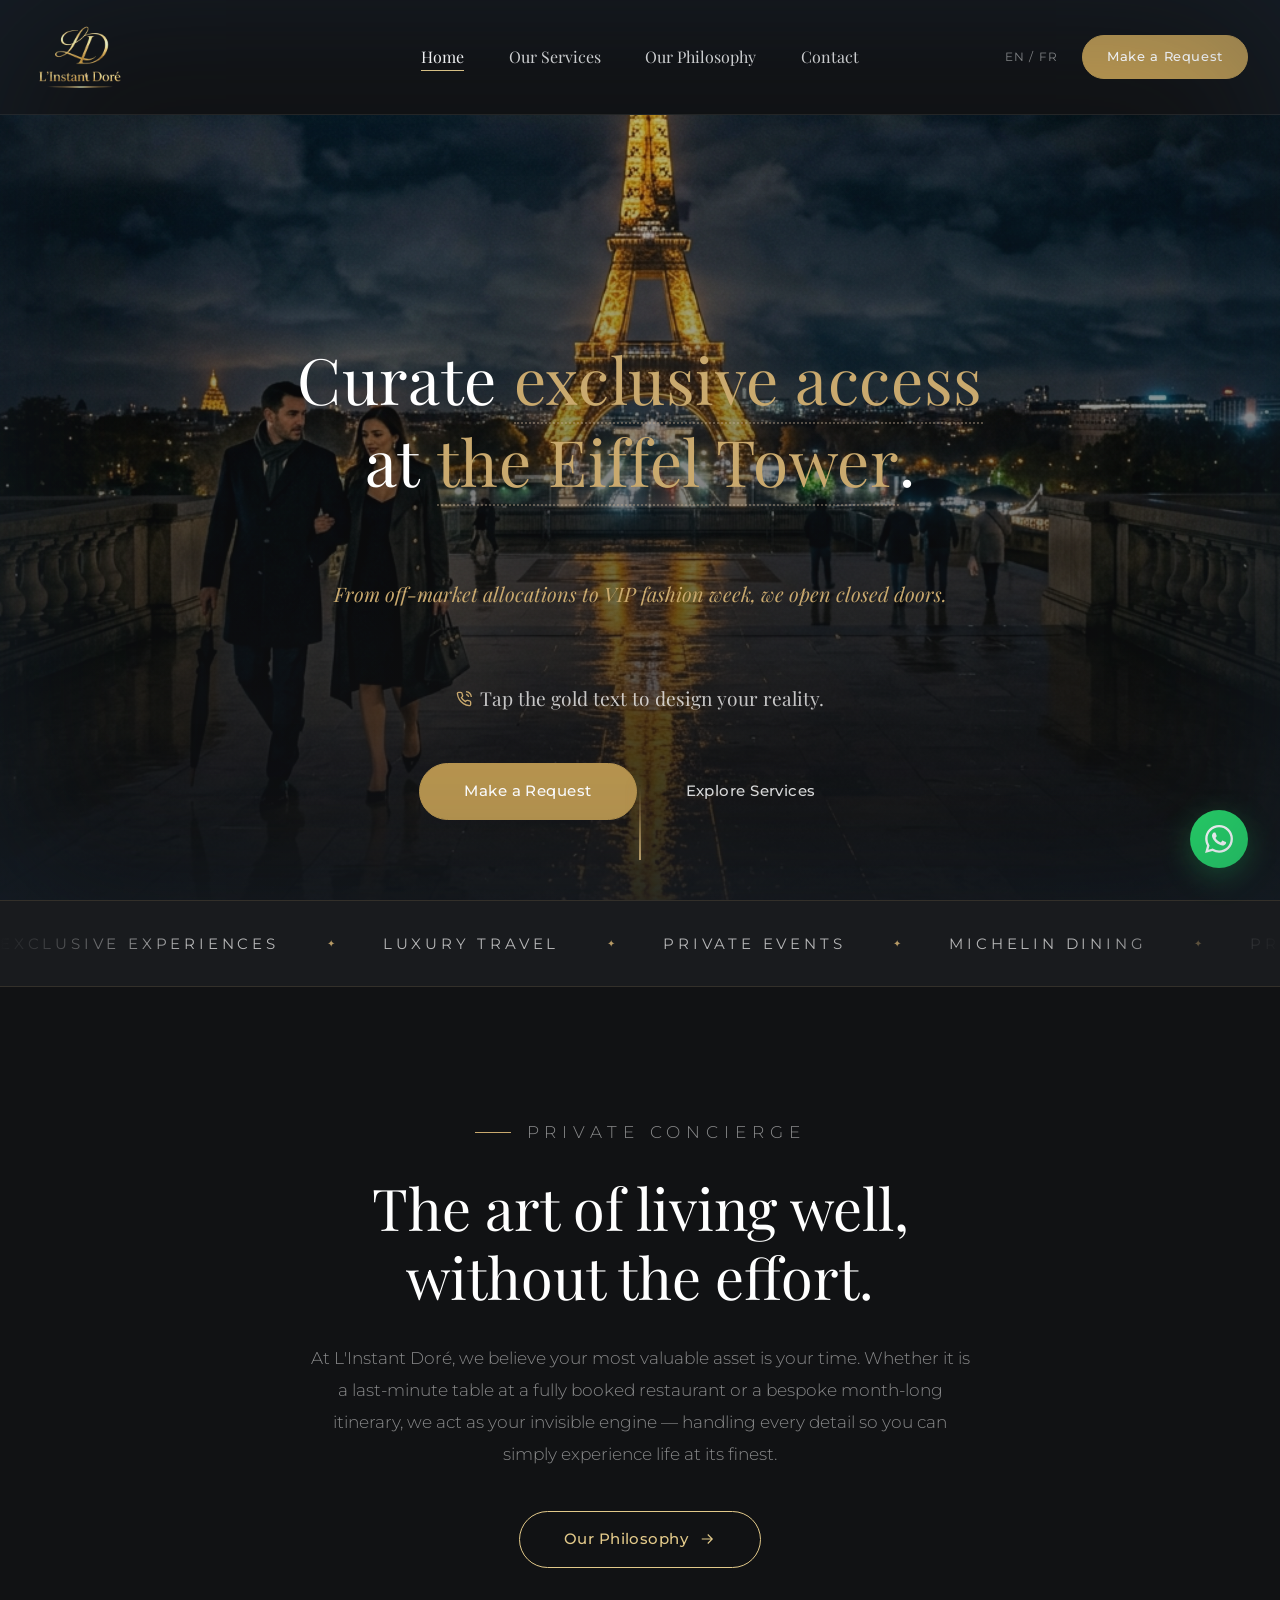
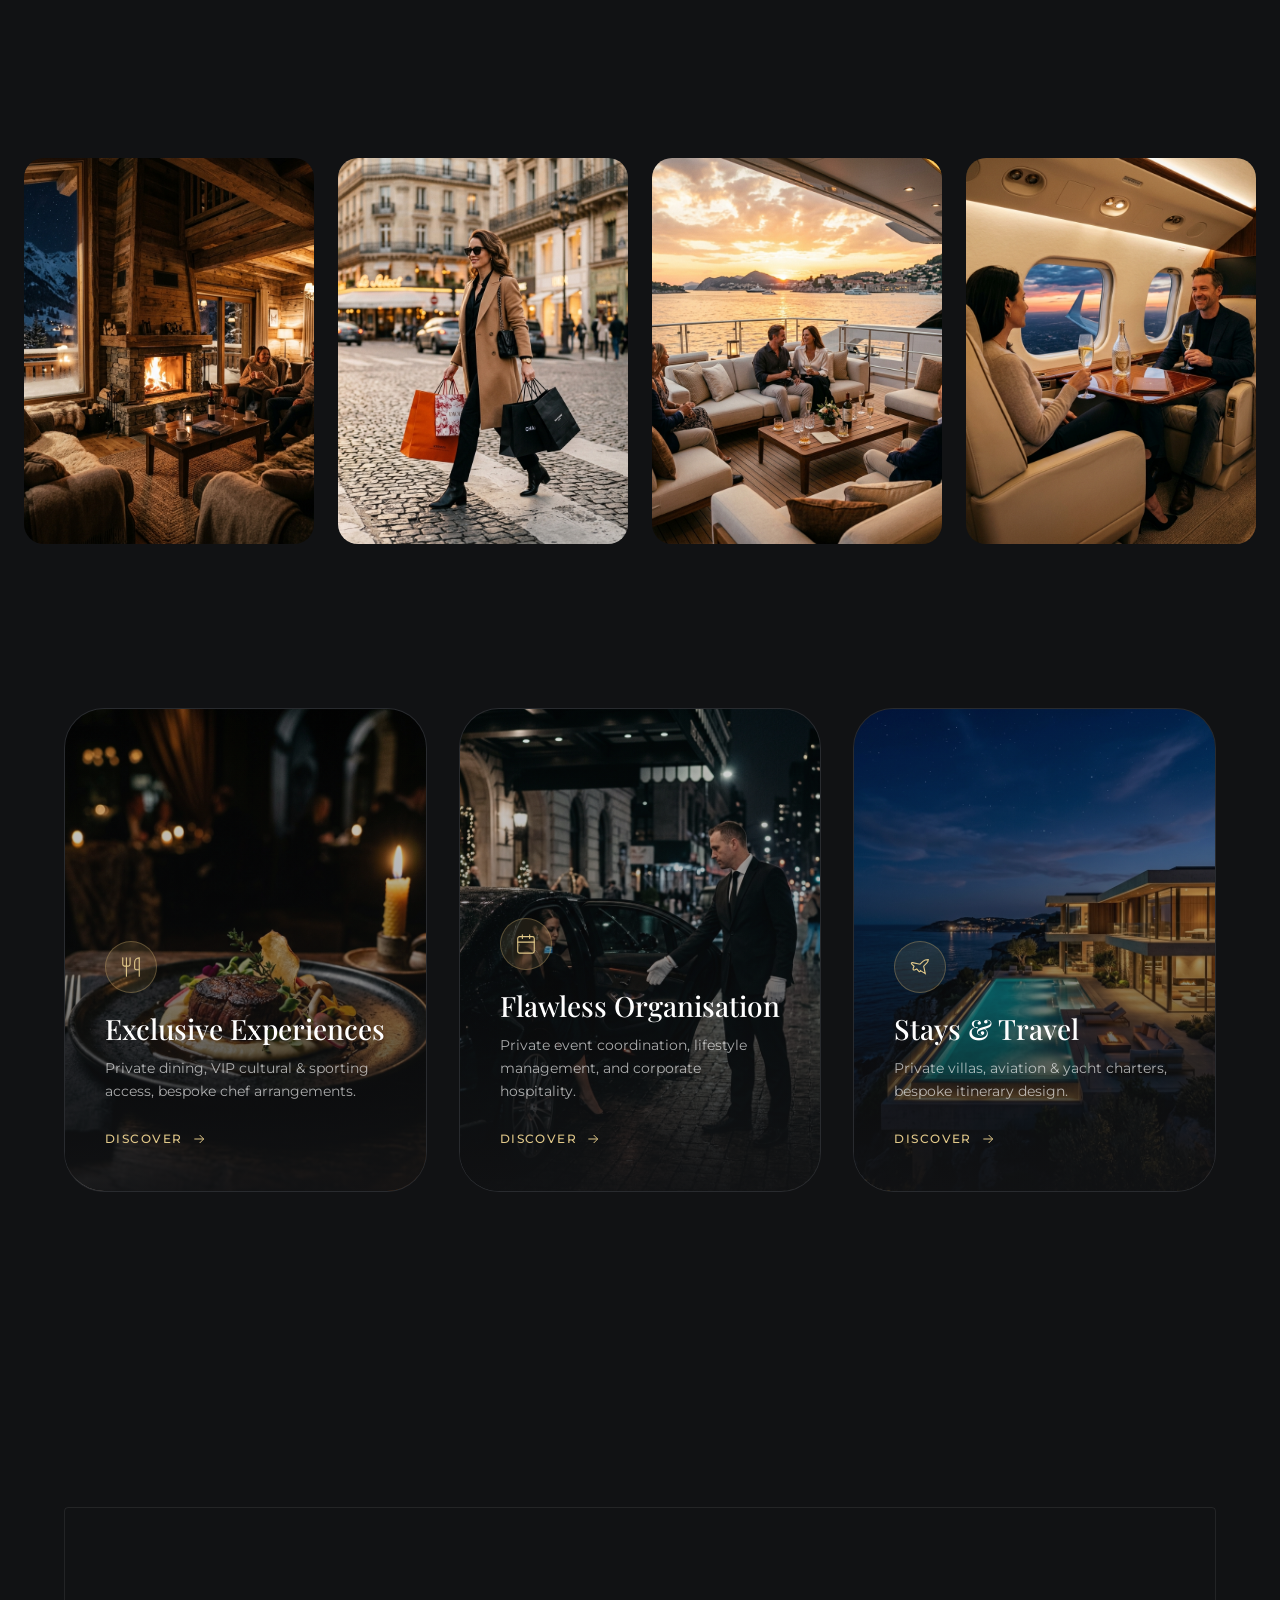
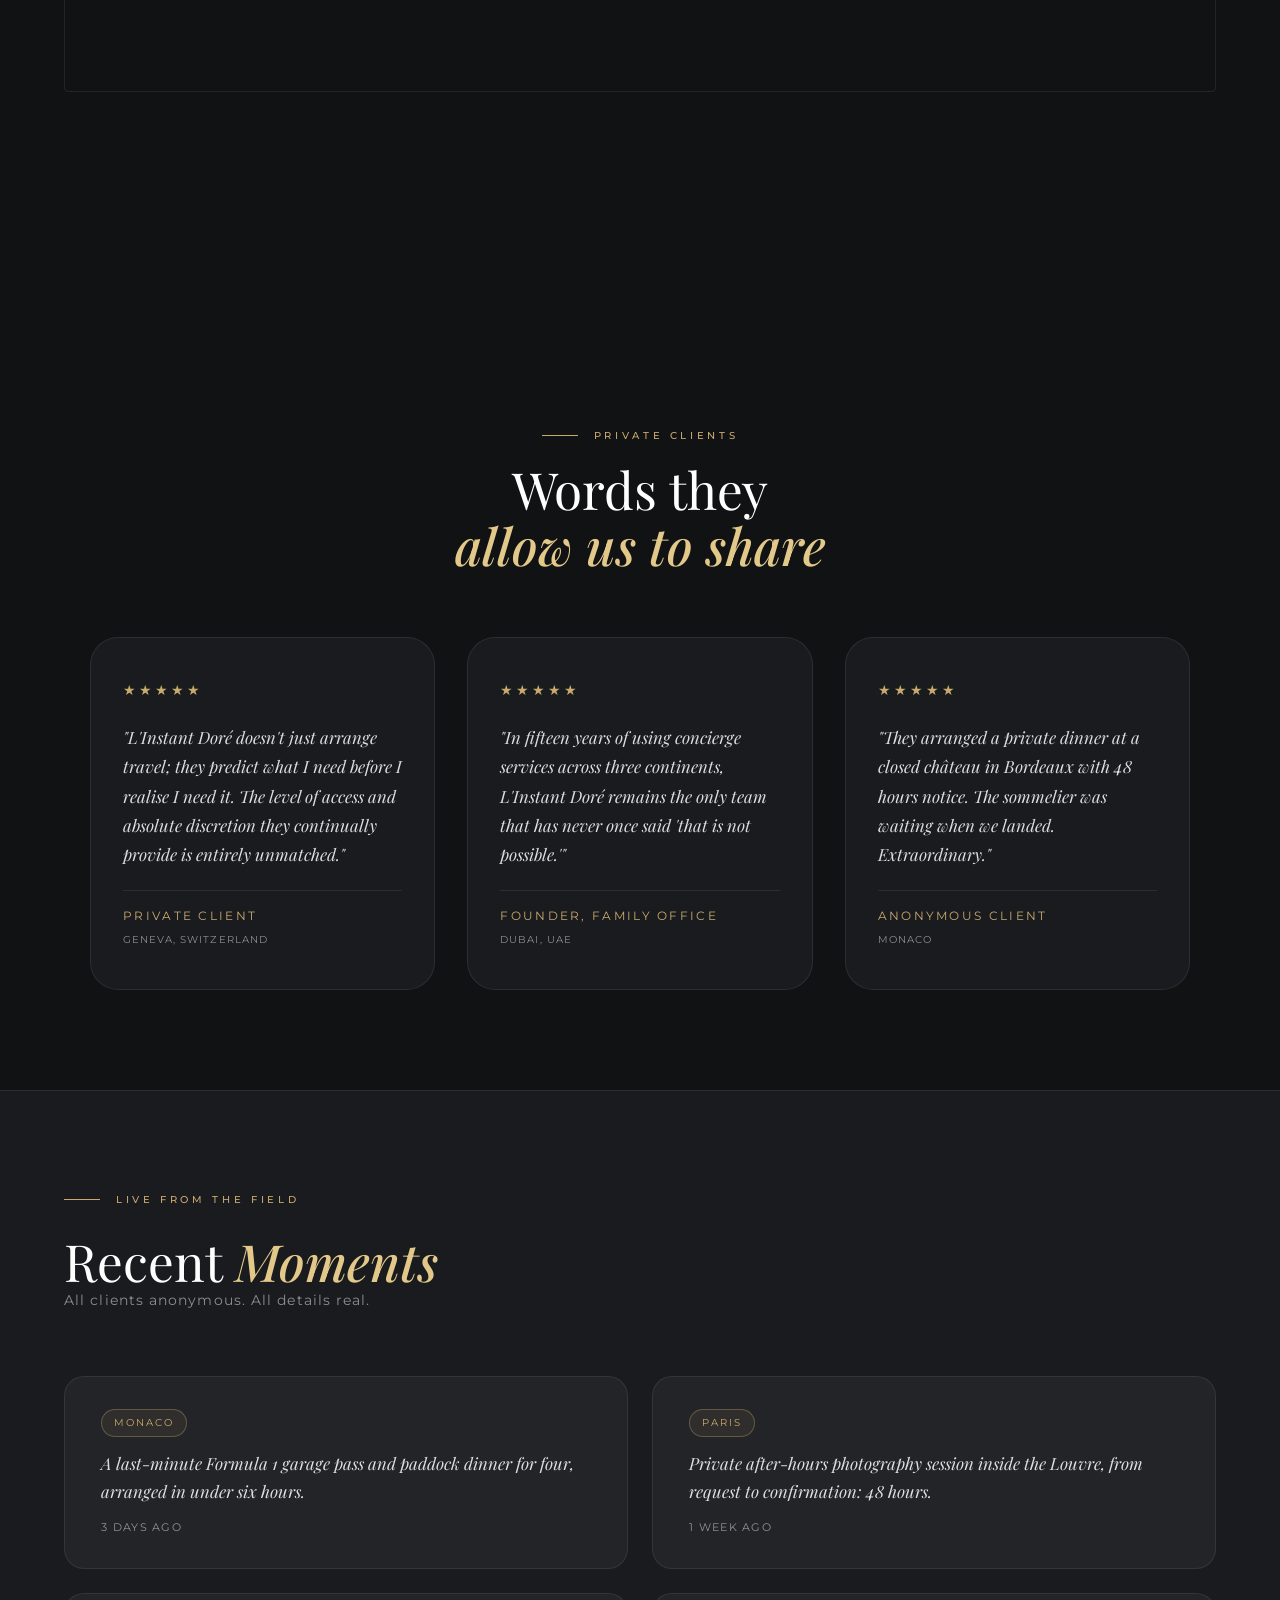
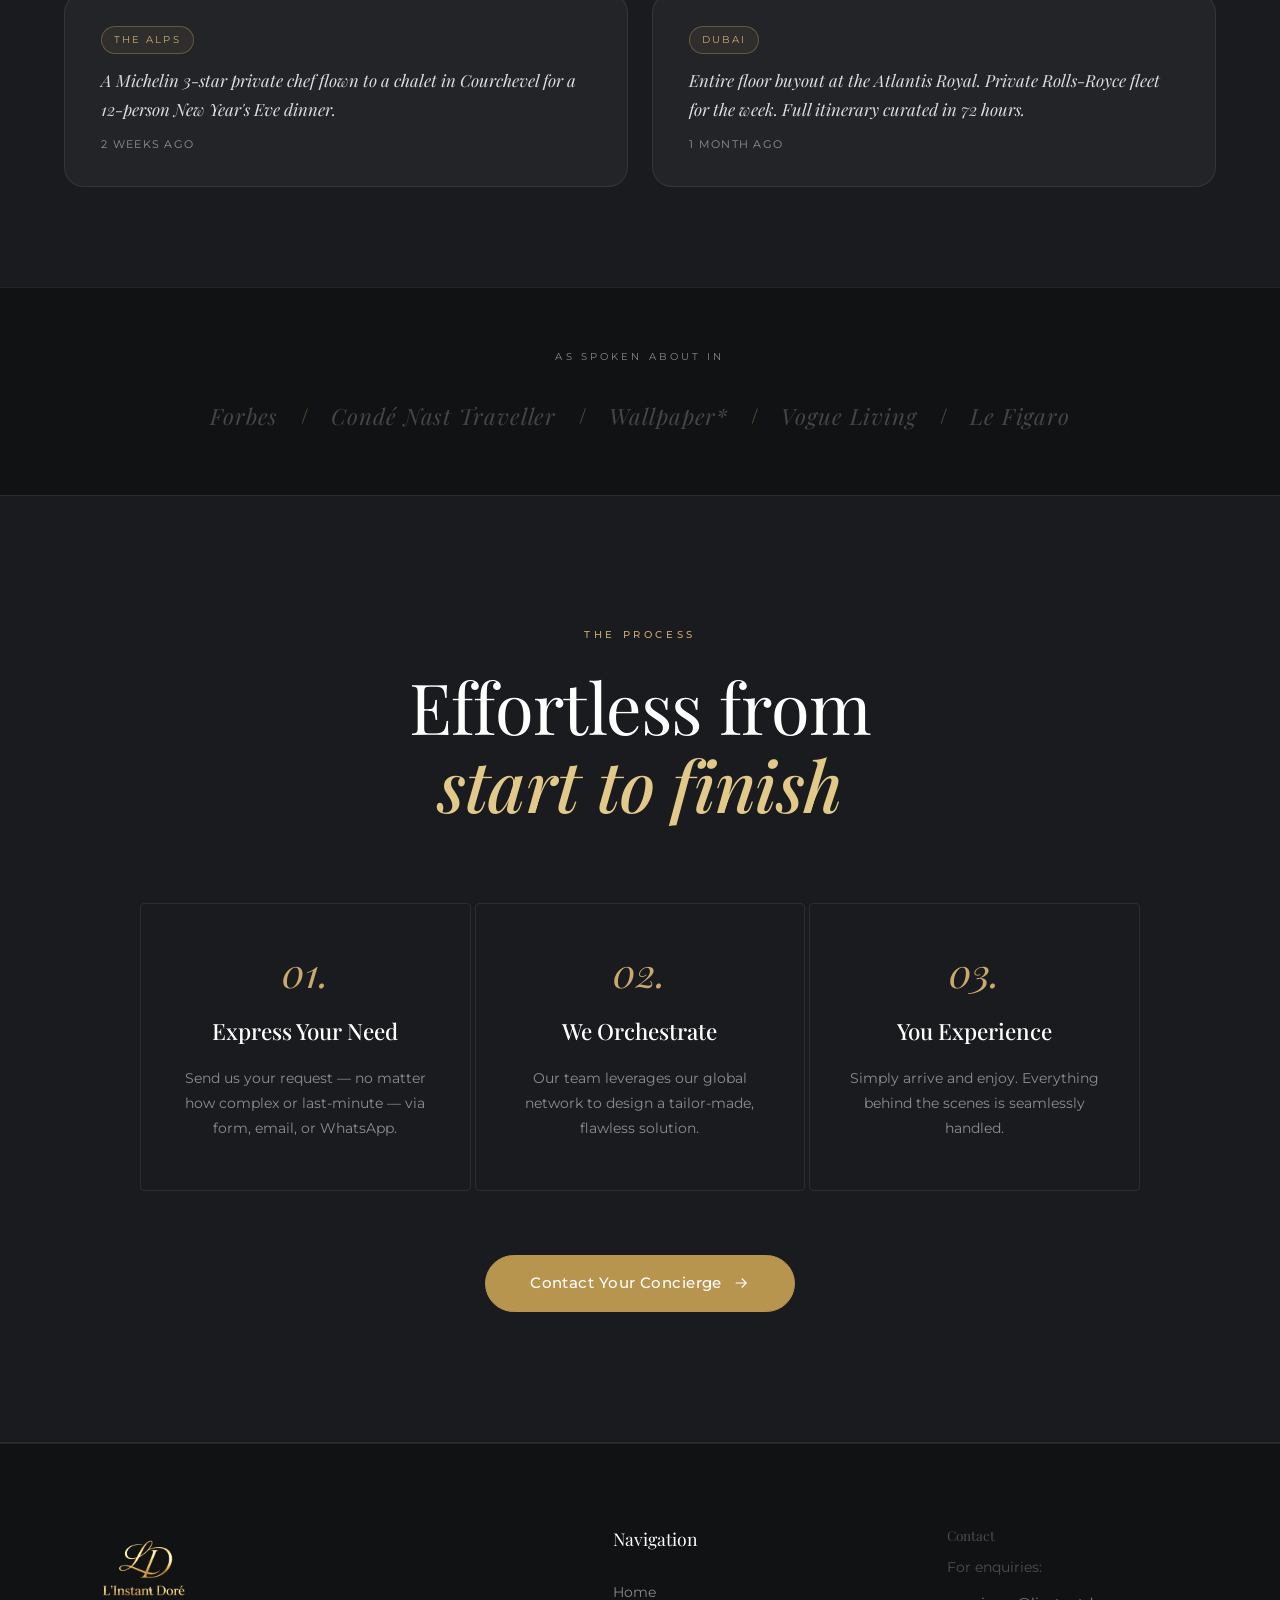
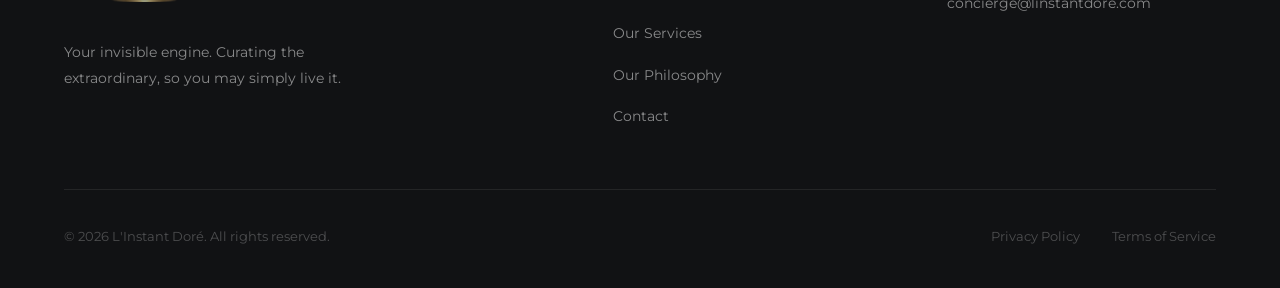
==== index.html @ 35e96eec "Refined L'Instant Dore project - Premium styling and stabilization" ====
<!DOCTYPE html>
<html lang="en">
<head>
  <meta charset="UTF-8"/>
  <meta name="viewport" content="width=device-width, initial-scale=1.0"/>
  <title>L'Instant Doré | Premium Lifestyle Concierge & Tailored Experiences</title>
  <meta name="description" content="Reclaim your time. L'Instant Doré is your private concierge for bespoke travel, exclusive events, and daily lifestyle management. Available 24/7."/>
  <meta name="robots" content="index, follow"/>
  <link rel="stylesheet" href="style.css"/>
  <link rel="stylesheet" href="home.css"/>
</head>
<body class="page-home">

<!-- ══ NAVIGATION ══════════════════════════════════════ -->
<nav class="nav " id="nav" aria-label="Main navigation">
  <div class="container nav__inner">
    <a href="index.html" class="nav__logo" aria-label="L'Instant Doré Home">
      <img src="images/logo.png" alt="L'Instant Doré" class="nav__logo-img">
    </a>
    <ul class="nav__links">
      <li><a href="index.html" class="active">Home</a></li>
      <li><a href="services.html">Our Services</a></li>
      <li><a href="philosophy.html">Our Philosophy</a></li>
      <li><a href="contact.html">Contact</a></li>
    </ul>
    <div class="nav__right">
      <a href="#" style="font-family:var(--font-sans);font-size:0.75rem;letter-spacing:0.1em;color:var(--muted);text-transform:uppercase;text-decoration:none;">EN / FR</a>
      <a href="contact.html" class="nav__cta">Make a Request</a>
    </div>
    <button class="nav__hamburger" id="hamburger" aria-label="Open menu" aria-expanded="false">
      <span></span><span></span><span></span>
    </button>
  </div>
</nav>

<!-- Mobile nav -->
<div class="nav__mobile" id="mobileNav" role="dialog" aria-label="Navigation menu">
  <a href="index.html">Home</a>
  <a href="services.html">Our Services</a>
  <a href="philosophy.html">Our Philosophy</a>
  <a href="contact.html">Contact</a>
  <a href="contact.html" class="nav__mobile-cta">Make a Request</a>
</div>

<!-- ══ HERO ══════════════════════════════════════════ -->
<header class="hero" id="home" aria-label="Introduction hero">
  <!-- Interactive Backgrounds — Paris only -->
  <div class="hero__media">
    <div class="hero-bg active" style="background-image: url('images/paris_eiffel_night.png');"></div>
    <div class="hero-bg" style="background-image: url('images/paris_marais.png');"></div>
    <div class="hero-bg" style="background-image: url('images/paris_saint_honore.png');"></div>
    <div class="hero-bg" style="background-image: url('images/paris_palace_hotel.png');"></div>
    <div class="hero__overlay"></div>
  </div>
  
  <div class="hero__content container text-center">
    <!-- The Interactive Mad-Lib Title -->
    <h1 class="hero__title hero-madlib">
      <span class="hero-static">Curate </span><br class="mobile-br">
      <span class="madlib-word" id="ml-action" data-idx="0">exclusive access</span><br class="desktop-br">
      <span class="hero-static">at </span><br class="mobile-br">
      <span class="hero-locale-wrap"><span class="madlib-word" id="ml-locale" data-idx="0">the Eiffel Tower</span>.</span>
    </h1>
    <p id="hero-explanation" style="font-family: var(--font-serif); font-size: 1.25rem; color: var(--gold); margin-bottom: 2.5rem; font-style: italic; min-height: 3.2em; max-width: 650px; margin-left: auto; margin-right: auto; line-height: 1.6;">
      From off-market allocations to VIP fashion week, we open closed doors.
    </p>
    <p class="hero__lead" style="display:flex; justify-content:center; align-items:center; gap:8px;">
      <svg width="16" height="16" viewBox="0 0 24 24" fill="none" stroke="var(--gold)" stroke-width="2"><path d="M15.05 5A5 5 0 0 1 19 8.95M15.05 1A9 9 0 0 1 23 8.94m-1 7.98v3a2 2 0 0 1-2.18 2 19.79 19.79 0 0 1-8.63-3.07 19.5 19.5 0 0 1-6-6 19.79 19.79 0 0 1-3.07-8.67A2 2 0 0 1 4.11 2h3a2 2 0 0 1 2 1.72 12.84 12.84 0 0 0 .7 2.81 2 2 0 0 1-.45 2.11L8.09 9.91a16 16 0 0 0 6 6l1.27-1.27a2 2 0 0 1 2.11-.45 12.84 12.84 0 0 0 2.81.7A2 2 0 0 1 22 16.92z"></path></svg>
      Tap the gold text to design your reality.
    </p>
    <div class="hero__actions" style="margin-top: 3rem;">
      <a href="contact.html" class="btn btn--gold">Make a Request</a>
      <a href="services.html" class="btn btn--outline">Explore Services</a>
    </div>
  </div>
  <div class="hero__scroll" aria-hidden="true">
    <div class="hero__scroll-line"></div>
  </div>
</header>

<!-- ══ MARQUEE STRIP ═══════════════════════════════════ -->
<div class="marquee-strip" aria-hidden="true">
  <div class="marquee-strip__track">
    <span>Exclusive Experiences</span><span class="dot">✦</span>
    <span>Luxury Travel</span><span class="dot">✦</span>
    <span>Private Events</span><span class="dot">✦</span>
    <span>Michelin Dining</span><span class="dot">✦</span>
    <span>Private Villas</span><span class="dot">✦</span>
    <span>24/7 Concierge</span><span class="dot">✦</span>
    <span>Exclusive Experiences</span><span class="dot">✦</span>
    <span>Luxury Travel</span><span class="dot">✦</span>
    <span>Private Events</span><span class="dot">✦</span>
    <span>Michelin Dining</span><span class="dot">✦</span>
    <span>Private Villas</span><span class="dot">✦</span>
    <span>24/7 Concierge</span><span class="dot">✦</span>
  </div>
</div>

<!-- ══ INTRO ═══════════════════════════════════════════ -->
<section class="intro-section" aria-label="Who we are">
  <div class="container intro-section__inner">
    <p class="section-eyebrow fade-up" style="justify-content:center; margin-bottom:1.5rem;">Private Concierge</p>
    <h2 class="fade-up delay-1">The art of living well,<br/>without the effort.</h2>
    <p class="fade-up delay-2">At L'Instant Doré, we believe your most valuable asset is your time. Whether it is a last-minute table at a fully booked restaurant or a bespoke month-long itinerary, we act as your invisible engine — handling every detail so you can simply experience life at its finest.</p>
    <a href="philosophy.html" class="btn btn--outline-gold fade-up delay-3" id="intro-philosophy-btn">
      Our Philosophy
      <svg class="btn-arrow" viewBox="0 0 24 24" fill="none" stroke="currentColor" stroke-width="1.5" aria-hidden="true"><path d="M5 12h14M13 6l6 6-6 6"/></svg>
    </a>
  </div>
</section>

<!-- ══ VISUAL ARCHIVE / GALLERY ════════════════════════ -->
<section class="visual-archive override-bg" aria-label="Visual Archive">
  <div class="archive-grid">
    <div class="archive-item fade-up">
      <img src="images/chalet_fire.png" loading="lazy" alt="Alpine Chalet">
    </div>
    <div class="archive-item fade-up delay-1">
      <img src="images/chic_shopping.png" loading="lazy" alt="Chic Shopping Paris">
    </div>
    <div class="archive-item fade-up delay-2">
      <img src="images/yacht_deck.png" loading="lazy" alt="Superyacht Deck">
    </div>
    <div class="archive-item fade-up delay-3">
      <img src="images/private_jet.png" loading="lazy" alt="Private Jet Interior">
    </div>
  </div>
</section>

<!-- ══ SERVICES GRID ════════════════════════════════════ -->
<section class="services-preview" aria-label="Our services">
  <div class="container">
    <div class="service-grid">
      <!-- Card 1 — Experiences -->
      <a href="services.html#experiences" class="service-card fade-up" id="home-experiences-card" aria-label="Exclusive Experiences">
        <div class="service-card__bg">
          <img src="images/dinner.png" alt="Michelin dining experience" loading="lazy"/>
        </div>
        <div class="service-card__content">
          <div class="service-card__icon">
            <svg viewBox="0 0 24 24" fill="none" stroke="currentColor" stroke-width="1.2" stroke-linecap="round"><path d="M3 2v7c0 1.1.9 2 2 2h4a2 2 0 0 0 2-2V2"/><path d="M7 2v20"/><path d="M21 15V2v0a5 5 0 0 0-5 5v6c0 1.1.9 2 2 2h3Zm0 0v7"/></svg>
          </div>
          <h3 class="service-card__title">Exclusive Experiences</h3>
          <p class="service-card__body">Private dining, VIP cultural & sporting access, bespoke chef arrangements.</p>
          <span class="service-card__link">
            Discover
            <svg viewBox="0 0 24 24" fill="none" stroke="currentColor" stroke-width="1.5"><path d="M5 12h14M13 6l6 6-6 6"/></svg>
          </span>
        </div>
      </a>

      <!-- Card 2 — Organisation -->
      <a href="services.html#organisation" class="service-card fade-up delay-1" id="home-organisation-card" aria-label="Flawless Organisation">
        <div class="service-card__bg">
          <img src="images/car.png" alt="Private chauffeur" loading="lazy"/>
        </div>
        <div class="service-card__content">
          <div class="service-card__icon">
            <svg viewBox="0 0 24 24" fill="none" stroke="currentColor" stroke-width="1.2" stroke-linecap="round"><rect x="3" y="4" width="18" height="18" rx="2" ry="2"></rect><line x1="16" y1="2" x2="16" y2="6"/><line x1="8" y1="2" x2="8" y2="6"/><line x1="3" y1="10" x2="21" y2="10"/></svg>
          </div>
          <h3 class="service-card__title">Flawless Organisation</h3>
          <p class="service-card__body">Private event coordination, lifestyle management, and corporate hospitality.</p>
          <span class="service-card__link">
            Discover
            <svg viewBox="0 0 24 24" fill="none" stroke="currentColor" stroke-width="1.5"><path d="M5 12h14M13 6l6 6-6 6"/></svg>
          </span>
        </div>
      </a>

      <!-- Card 3 — Stays -->
      <a href="services.html#stays" class="service-card fade-up delay-2" id="home-stays-card" aria-label="Luxury Stays and Travel">
        <div class="service-card__bg">
          <img src="images/villa.png" alt="Luxury villa pool" loading="lazy"/>
        </div>
        <div class="service-card__content">
          <div class="service-card__icon">
            <svg viewBox="0 0 24 24" fill="none" stroke="currentColor" stroke-width="1.2" stroke-linecap="round"><path d="M17.8 19.2 16 11l3.5-3.5C21 6 21 4 21 4c-2 0-4 0-5.5 1.5L12 9 3.8 7.2c-.5-.1-.9.1-1.1.5-.2.4-.1.9.3 1.2l2.5 2.3-1 2.5c-.2.5-.1 1 .2 1.3.3.3.8.4 1.3.2l2.5-1 2.3 2.5c.3.4.8.4 1.2.3.4-.2.6-.6.5-1.1z"/></svg>
          </div>
          <h3 class="service-card__title">Stays & Travel</h3>
          <p class="service-card__body">Private villas, aviation & yacht charters, bespoke itinerary design.</p>
          <span class="service-card__link">
            Discover
            <svg viewBox="0 0 24 24" fill="none" stroke="currentColor" stroke-width="1.5"><path d="M5 12h14M13 6l6 6-6 6"/></svg>
          </span>
        </div>
      </a>
    </div>

    <div class="section-cta fade-up">
      <a href="services.html" class="btn btn--outline-white" id="home-all-services-btn">
        View All Services
        <svg class="btn-arrow" viewBox="0 0 24 24" fill="none" stroke="currentColor" stroke-width="1.5" aria-hidden="true"><path d="M5 12h14M13 6l6 6-6 6"/></svg>
      </a>
    </div>
  </div>
</section>

<!-- ══ STATS ═══════════════════════════════════════════ -->
<section class="stats-row" aria-label="Our credentials">
  <div class="container">
    <div class="stats-row__inner">
      <div class="stat-item fade-up">
        <span class="stat-item__num">10+</span>
        <span class="stat-item__label">Years of Excellence</span>
      </div>
      <div class="stat-item fade-up delay-1">
        <span class="stat-item__num">500+</span>
        <span class="stat-item__label">Global Partners</span>
      </div>
      <div class="stat-item fade-up delay-2">
        <span class="stat-item__num">24/7</span>
        <span class="stat-item__label">At Your Service</span>
      </div>
    </div>
  </div>
</section>

<!-- ══ TRUST PARTNERS ══════════════════════════════════ -->
<section class="trust-row fade-up" aria-label="Our partners">
  <div class="container">
    <div class="trust-row__inner">
      <span class="trust-partner">Ritz Paris</span>
      <span class="trust-partner">Baccarat</span>
      <span class="trust-partner">Louis Vuitton</span>
      <span class="trust-partner">Péninsula</span>
      <span class="trust-partner">Rolex</span>
    </div>
  </div>
</section>

<section class="testimonials fade-up" aria-label="Client Testimonials">
  <div class="container testimonials__inner">
    <p class="section-eyebrow" style="justify-content:center; margin-bottom:1rem;">Private Clients</p>
    <h2 class="section-title section-title--md" style="text-align:center; margin-bottom:4rem;">Words they<br><em>allow us to share</em></h2>
    <div class="testimonials-grid">
      <div class="testimonial-card fade-up delay-1">
        <div class="testimonial-stars">★★★★★</div>
        <p class="testimonial-quote">"L'Instant Doré doesn't just arrange travel; they predict what I need before I realise I need it. The level of access and absolute discretion they continually provide is entirely unmatched."</p>
        <div class="testimonial-author">
          Private Client
          <span>Geneva, Switzerland</span>
        </div>
      </div>
      <div class="testimonial-card fade-up delay-2">
        <div class="testimonial-stars">★★★★★</div>
        <p class="testimonial-quote">"In fifteen years of using concierge services across three continents, L'Instant Doré remains the only team that has never once said 'that is not possible.'"</p>
        <div class="testimonial-author">
          Founder, Family Office
          <span>Dubai, UAE</span>
        </div>
      </div>
      <div class="testimonial-card fade-up delay-3">
        <div class="testimonial-stars">★★★★★</div>
        <p class="testimonial-quote">"They arranged a private dinner at a closed château in Bordeaux with 48 hours notice. The sommelier was waiting when we landed. Extraordinary."</p>
        <div class="testimonial-author">
          Anonymous Client
          <span>Monaco</span>
        </div>
      </div>
    </div>
  </div>
</section>

<!-- ══ RECENT MOMENTS ══════════════════════════════════════ -->
<section class="recent-moments" aria-label="Recent Moments">
  <div class="container">
    <div class="recent-moments__header fade-up">
      <p class="section-eyebrow">Live from the field</p>
      <h2 class="section-title section-title--md">Recent <em>Moments</em></h2>
      <p style="color:var(--muted); font-size:0.85rem; letter-spacing:0.08em;">All clients anonymous. All details real.</p>
    </div>
    <div class="moments-grid">
      <div class="moment-item fade-up">
        <span class="moment-tag">Monaco</span>
        <p class="moment-text">A last-minute Formula 1 garage pass and paddock dinner for four, arranged in under six hours.</p>
        <span class="moment-date">3 days ago</span>
      </div>
      <div class="moment-item fade-up delay-1">
        <span class="moment-tag">Paris</span>
        <p class="moment-text">Private after-hours photography session inside the Louvre, from request to confirmation: 48 hours.</p>
        <span class="moment-date">1 week ago</span>
      </div>
      <div class="moment-item fade-up delay-2">
        <span class="moment-tag">The Alps</span>
        <p class="moment-text">A Michelin 3-star private chef flown to a chalet in Courchevel for a 12-person New Year's Eve dinner.</p>
        <span class="moment-date">2 weeks ago</span>
      </div>
      <div class="moment-item fade-up delay-3">
        <span class="moment-tag">Dubai</span>
        <p class="moment-text">Entire floor buyout at the Atlantis Royal. Private Rolls-Royce fleet for the week. Full itinerary curated in 72 hours.</p>
        <span class="moment-date">1 month ago</span>
      </div>
    </div>
  </div>
</section>

<!-- ══ AS FEATURED IN ════════════════════════════════════════ -->
<section class="press-bar fade-up" aria-label="Press mentions">
  <div class="container">
    <p class="press-bar__label">As spoken about in</p>
    <div class="press-bar__logos">
      <span class="press-name">Forbes</span>
      <span class="press-sep">/</span>
      <span class="press-name">Condé Nast Traveller</span>
      <span class="press-sep">/</span>
      <span class="press-name">Wallpaper*</span>
      <span class="press-sep">/</span>
      <span class="press-name">Vogue Living</span>
      <span class="press-sep">/</span>
      <span class="press-name">Le Figaro</span>
    </div>
  </div>
</section>

<!-- ══ HOW IT WORKS ═════════════════════════════════════ -->
<section class="how-it-works" aria-label="How it works">
  <div class="container">
    <div class="how-it-works__header fade-up">
      <p class="section-eyebrow">The Process</p>
      <h2 class="section-title section-title--lg">Effortless from<br/><em>start to finish</em></h2>
    </div>
    <div class="steps-grid">
      <div class="step fade-up delay-1">
        <span class="step__num">01.</span>
        <h3 class="step__title">Express Your Need</h3>
        <p class="step__body">Send us your request — no matter how complex or last-minute — via form, email, or WhatsApp.</p>
      </div>
      <div class="step fade-up delay-2">
        <span class="step__num">02.</span>
        <h3 class="step__title">We Orchestrate</h3>
        <p class="step__body">Our team leverages our global network to design a tailor-made, flawless solution.</p>
      </div>
      <div class="step fade-up delay-3">
        <span class="step__num">03.</span>
        <h3 class="step__title">You Experience</h3>
        <p class="step__body">Simply arrive and enjoy. Everything behind the scenes is seamlessly handled.</p>
      </div>
    </div>
    <div class="how-it-works__cta fade-up">
      <a href="contact.html" class="btn btn--gold" id="hiw-contact-btn">
        Contact Your Concierge
        <svg class="btn-arrow" viewBox="0 0 24 24" fill="none" stroke="currentColor" stroke-width="1.5" aria-hidden="true"><path d="M5 12h14M13 6l6 6-6 6"/></svg>
      </a>
    </div>
  </div>
</section>

<!-- ══ FOOTER ══════════════════════════════════════════ -->
<footer class="footer" aria-label="Site footer">
  <div class="container">
    <div class="footer__inner">
      <div class="footer__brand">
        <a href="index.html" class="nav__logo" style="margin-bottom:1rem;">
          <img src="images/logo.png" alt="L'Instant Doré" class="nav__logo-img">
        </a>
        <p class="footer__tagline">Your invisible engine. Curating the extraordinary, so you may simply live it.</p>
      </div>
      <div>
        <p class="footer__col-title">Navigation</p>
        <ul class="footer__links">
          <li><a href="index.html">Home</a></li>
          <li><a href="services.html">Our Services</a></li>
          <li><a href="philosophy.html">Our Philosophy</a></li>
          <li><a href="contact.html">Contact</a></li>
        </ul>
      </div>
      <div class="footer__contact">
        <p class="footer__col-title">Contact</p>
        <p>For enquiries:</p>
        <a href="mailto:concierge@linstantdore.com">concierge@linstantdore.com</a>
      </div>
    </div>
    <div class="footer__bottom">
      <p class="footer__copy">© 2026 L'Instant Doré. All rights reserved.</p>
      <div class="footer__legal">
        <a href="#">Privacy Policy</a>
        <a href="#">Terms of Service</a>
      </div>
    </div>
  </div>
</footer>

<!-- WhatsApp FAB (desktop) -->
<a href="https://wa.me/1234567890" class="whatsapp-fab" target="_blank" rel="noopener noreferrer" aria-label="Chat on WhatsApp">
  <svg viewBox="0 0 24 24" fill="white" xmlns="http://www.w3.org/2000/svg" aria-hidden="true">
    <path d="M17.472 14.382c-.297-.149-1.758-.867-2.03-.967-.273-.099-.471-.148-.67.15-.197.297-.767.966-.94 1.164-.173.199-.347.223-.644.075-.297-.15-1.255-.463-2.39-1.475-.883-.788-1.48-1.761-1.653-2.059-.173-.297-.018-.458.13-.606.134-.133.298-.347.446-.52.149-.174.198-.298.298-.497.099-.198.05-.371-.025-.52-.075-.149-.669-1.612-.916-2.207-.242-.579-.487-.5-.669-.51-.173-.008-.371-.01-.57-.01-.198 0-.52.074-.792.372-.272.297-1.04 1.016-1.04 2.479 0 1.462 1.065 2.875 1.213 3.074.149.198 2.096 3.2 5.077 4.487.709.306 1.262.489 1.694.625.712.227 1.36.195 1.871.118.571-.085 1.758-.719 2.006-1.413.248-.694.248-1.289.173-1.413-.074-.124-.272-.198-.57-.347m-5.421 7.403h-.004a9.87 9.87 0 0 1-5.031-1.378l-.361-.214-3.741.982.998-3.648-.235-.374a9.86 9.86 0 0 1-1.51-5.26c.001-5.45 4.436-9.884 9.888-9.884 2.64 0 5.122 1.03 6.988 2.898a9.825 9.825 0 0 1 2.893 6.994c-.003 5.45-4.437 9.884-9.885 9.884m8.413-18.297A11.815 11.815 0 0 0 12.05 0C5.495 0 .16 5.335.157 11.892c0 2.096.547 4.142 1.588 5.945L.057 24l6.305-1.654a11.882 11.882 0 0 0 5.683 1.448h.005c6.554 0 11.89-5.335 11.893-11.893a11.821 11.821 0 0 0-3.48-8.413z"/>
  </svg>
</a>

<!-- Mobile sticky bar -->
<div class="mobile-bar" role="navigation" aria-label="Quick actions">
  <a href="contact.html" class="mobile-bar__request" id="mobile-request-btn">Make a Request</a>
  <a href="https://wa.me/1234567890" class="mobile-bar__whatsapp" target="_blank" rel="noopener noreferrer" id="mobile-whatsapp-btn">WhatsApp</a>
</div>

<script src="app.js"></script>
</body>
</html>
---- style.css ----
/* =====================================================
   MAISON ÉLITE — Global Design System
   Dark Luxury / Paris-VIP inspired
   ===================================================== */

@import url('https://fonts.googleapis.com/css2?family=Playfair+Display:ital,wght@0,400;0,500;0,600;0,700;1,400;1,500&family=Montserrat:wght@300;400;500;600&display=swap');

/* ── Variables ─────────────────────────────────────── */
:root {
  --bg:           #111214;
  --bg-2:         #191B1E;
  --bg-3:         #222428;
  --white:        #FFFFFF;
  --off-white:    rgba(255,255,255,0.85);
  --muted:        rgba(255,255,255,0.50);
  --faint:        rgba(255,255,255,0.25);

  --gold:         #C9A96E;    /* true champagne gold */
  --gold-light:   #E2C98A;    /* highlight shimmer */
  --gold-dark:    #9A7A4A;    /* shadow depth */
  --gold-btn:     #B8954F;    /* pill button fill */
  --gold-grad:    linear-gradient(135deg, #C9A96E 0%, #E2C98A 50%, #C9A96E 100%);

  --border:       rgba(255,255,255,0.08);
  --border-gold:  rgba(201,169,110,0.35);

  --font-serif:   'Playfair Display', Georgia, serif;
  --font-sans:    'Montserrat', sans-serif;
  --ease:         cubic-bezier(0.25, 0.46, 0.45, 0.94);
  --ease-out:     cubic-bezier(0.16, 1, 0.3, 1);

  --nav-h: 115px; /* Taller, more luxurious header */
}

/* ── Reset ──────────────────────────────────────────── */
*, *::before, *::after { box-sizing: border-box; margin: 0; padding: 0; }
html { scroll-behavior: smooth; font-size: 16px; }
body {
  font-family: var(--font-sans);
  background: var(--bg);
  color: var(--off-white);
  line-height: 1.7;
  -webkit-font-smoothing: antialiased;
  overflow-x: hidden;
}

/* Paris-VIP Aura Effect */
body::after {
  content: '';
  position: fixed;
  inset: 0;
  pointer-events: none;
  z-index: 9000;
  box-shadow: inset 0 0 160px rgba(32, 54, 76, 0.35);
}

img { display: block; max-width: 100%; }
a { text-decoration: none; color: inherit; }
ul { list-style: none; }
button { cursor: pointer; border: none; background: none; font-family: inherit; }

/* ── Containers ─────────────────────────────────────── */
.container { width: 90%; max-width: 1240px; margin: 0 auto; }
.mt-lg { margin-top: 2.5rem; }

/* ══════════════════════════════════════════════════════
   NAVIGATION  (dark bar = matches Paris VIP exactly)
══════════════════════════════════════════════════════ */
.nav {
  position: fixed;
  top: 0; left: 0; right: 0;
  height: var(--nav-h);
  z-index: 1000;
  background: var(--bg);
  border-bottom: 1px solid var(--border);
  display: flex;
  align-items: center;
  transition: height 0.3s var(--ease), background 0.3s var(--ease);
}
.nav.scrolled {
  height: 85px; /* Stay slightly taller than before */
  background: rgba(17,18,20,0.97);
  backdrop-filter: blur(12px);
  -webkit-backdrop-filter: blur(12px);
}
.nav__inner {
  display: grid;
  grid-template-columns: 1fr auto 1fr;
  align-items: center;
  width: 100%;
  max-width: 1400px; /* Allow nav to stretch wider than default container */
  margin: 0 auto;
}
.nav__right {
  display: flex;
  align-items: center;
  gap: 1.5rem;
  justify-self: end;
  margin-right: 2rem; /* Balance the left margin */
}

/* Logo — Simple serif text + monogram circle */
.nav__logo {
  font-family: var(--font-serif);
  font-size: 1.35rem;
  font-weight: 500;
  color: var(--white);
  display: flex;
  align-items: center;
  gap: 12px;
  letter-spacing: 0.05em;
  flex-shrink: 0;
  justify-self: start;
  margin-left: 2rem; /* Add generous space from the left side */
}
.nav__logo-mark {
  width: 36px; height: 36px;
  border: 1px solid rgba(255,255,255,0.5);
  border-radius: 50%;
  display: flex; align-items: center; justify-content: center;
}
.nav__logo-mark span {
  font-family: var(--font-serif);
  font-size: 1rem;
  color: var(--white);
  line-height: 1;
}

/* Nav links — serif, medium size, matching Paris VIP */
.nav__links {
  display: flex;
  align-items: center;
  gap: 2.8rem;
  justify-self: center;
}
.nav__links a {
  font-family: var(--font-serif);
  font-size: 1rem;
  font-weight: 400;
  color: var(--off-white);
  position: relative;
  padding-bottom: 4px;
  transition: color 0.25s;
}
.nav__links a::after {
  content: '';
  position: absolute; bottom: 0; left: 0; width: 0;
  height: 1px;
  background: var(--gold-light);
  transition: width 0.3s var(--ease);
}
.nav__links a:hover,
.nav__links a.active { color: var(--white); }
.nav__links a:hover::after,
.nav__links a.active::after { width: 100%; }

/* Right-side CTA button */
.nav__cta {
  font-family: var(--font-sans);
  font-size: 0.8rem;
  font-weight: 500;
  letter-spacing: 0.05em;
  padding: 10px 24px;
  border-radius: 40px;
  background: var(--gold-btn);
  color: var(--white);
  border: 1px solid var(--gold-btn);
  transition: background 0.25s, color 0.25s;
  white-space: nowrap;
}
.nav__cta:hover { background: transparent; color: var(--gold-light); }

/* Hamburger */
.nav__hamburger {
  display: none;
  flex-direction: column;
  gap: 5px;
  padding: 8px;
}
.nav__hamburger span {
  display: block; width: 26px; height: 1.5px;
  background: var(--white);
  transition: transform 0.3s var(--ease), opacity 0.3s var(--ease);
}

/* Full-screen mobile nav */
.nav__mobile {
  display: none;
  position: fixed; inset: 0;
  background: var(--bg);
  z-index: 999;
  flex-direction: column; align-items: center; justify-content: center;
  gap: 2.5rem;
  opacity: 0; pointer-events: none;
  transition: opacity 0.35s var(--ease);
}
.nav__mobile.open { pointer-events: all; opacity: 1; }
.nav__mobile a {
  font-family: var(--font-serif);
  font-size: 2.4rem;
  font-weight: 400;
  color: var(--white);
  transition: color 0.25s;
}
.nav__mobile a:hover { color: var(--gold-light); }
.nav__mobile-cta {
  font-family: var(--font-sans) !important;
  font-size: 0.9rem !important;
  text-transform: uppercase;
  letter-spacing: 0.08em;
  padding: 14px 36px;
  border-radius: 40px;
  background: var(--gold-btn);
  color: var(--white) !important;
  margin-top: 1rem;
}

.nav.menu-open .nav__hamburger span:nth-child(1) { transform: translateY(6.5px) rotate(45deg); }
.nav.menu-open .nav__hamburger span:nth-child(2) { opacity: 0; }
.nav.menu-open .nav__hamburger span:nth-child(3) { transform: translateY(-6.5px) rotate(-45deg); }


/* ══════════════════════════════════════════════════════
   BUTTONS  (pill-shaped like Paris VIP)
══════════════════════════════════════════════════════ */
.btn {
  display: inline-flex;
  align-items: center;
  justify-content: center;
  gap: 10px;
  font-family: var(--font-sans);
  font-size: 0.92rem;
  font-weight: 500;
  letter-spacing: 0.03em;
  padding: 15px 44px;
  border-radius: 50px;
  transition: all 0.3s var(--ease);
  cursor: pointer;
  border: 1px solid transparent;
}
.btn--gold {
  background: var(--gold-btn);
  color: var(--white);
  border-color: var(--gold-btn);
}
.btn--gold:hover {
  background: transparent;
  color: var(--gold-light);
  border-color: var(--gold-light);
}
.btn--outline-white {
  background: transparent;
  color: var(--white);
  border-color: rgba(255,255,255,0.4);
}
.btn--outline-white:hover { background: var(--white); color: var(--bg); }
.btn--outline-gold {
  background: transparent;
  color: var(--gold-light);
  border-color: var(--gold-light);
}
.btn--outline-gold:hover { background: var(--gold-btn); color: var(--white); border-color: var(--gold-btn); }
.btn--dark {
  background: var(--bg-2);
  color: var(--white);
  border-color: var(--border);
}
.btn--dark:hover { background: var(--bg-3); }

.btn-arrow {
  width: 18px; height: 18px;
  stroke: currentColor;
  transition: transform 0.3s var(--ease);
  flex-shrink: 0;
}
.btn:hover .btn-arrow { transform: translateX(5px); }


/* ══════════════════════════════════════════════════════
   TYPOGRAPHY HELPERS
══════════════════════════════════════════════════════ */
.section-eyebrow {
  font-family: var(--font-sans);
  font-size: 0.65rem;
  font-weight: 500;
  letter-spacing: 0.35em;
  text-transform: uppercase;
  color: var(--gold);
  display: flex;
  align-items: center;
  gap: 16px;
  margin-bottom: 1.5rem;
}
.section-eyebrow::before {
  content: '';
  width: 36px; height: 1px;
  background: var(--gold);
  flex-shrink: 0;
}

.section-title {
  font-family: var(--font-serif);
  line-height: 1.1;
  font-weight: 400; /* Made slightly lighter for elegance */
  color: var(--white);
}
.section-title--xl  { font-size: clamp(3rem, 7vw, 6.5rem); letter-spacing: -0.02em; }
.section-title--lg  { font-size: clamp(2.5rem, 5.5vw, 4.5rem); letter-spacing: -0.01em; }
.section-title--md  { font-size: clamp(1.8rem, 4vw, 3.5rem); }
.section-title em   { font-style: italic; color: var(--gold-light); font-weight: 500; }

.section-lead {
  font-size: clamp(0.95rem, 1.3vw, 1.1rem);
  font-weight: 300;
  color: var(--muted);
  max-width: 680px;
  line-height: 2;
}
.section-lead--center { text-align: center; margin: 0 auto; }

.gold-rule {
  width: 48px; height: 1px;
  background: var(--gold);
  margin: 1.5rem 0;
}
.gold-rule--center { margin: 1.5rem auto; }

/* ══════════════════════════════════════════════════════
   PAGE HERO  (shared — used by services, philosophy, contact)
══════════════════════════════════════════════════════ */
.page-hero {
  padding: calc(var(--nav-h) + 100px) 0 100px;
  background: var(--bg-2);
  position: relative;
  overflow: hidden;
}
.page-hero::before {
  content: '';
  position: absolute;
  top: -40px; right: -80px;
  width: 600px; height: 600px;
  border-radius: 50%;
  background: radial-gradient(closest-side, rgba(158,140,119,0.05), transparent);
  pointer-events: none;
}
.page-hero::after {
  content: '';
  position: absolute;
  bottom: 0; left: 0; right: 0;
  height: 1px;
  background: var(--border);
}
.page-hero__inner { max-width: 780px; }
.page-hero__title { color: var(--white); margin-bottom: 1.5rem; }
.page-hero__title em { font-style: italic; color: var(--gold-light); }
.page-hero .section-lead { color: var(--muted); }


/* ══════════════════════════════════════════════════════
   FOOTER
══════════════════════════════════════════════════════ */
.footer {
  background: var(--bg);
  padding: 80px 0 40px;
  border-top: 1px solid var(--border);
}
.footer__inner {
  display: grid;
  grid-template-columns: 1.8fr 1fr 1fr;
  gap: 4rem;
  padding-bottom: 60px;
  border-bottom: 1px solid var(--border);
  margin-bottom: 36px;
}
.footer__tagline {
  font-size: 0.9rem;
  color: var(--muted);
  line-height: 1.85;
  max-width: 300px;
  margin-top: 1.25rem;
}
.footer__col-title {
  font-family: var(--font-serif);
  font-size: 1.1rem;
  color: var(--white);
  margin-bottom: 1.5rem;
}
.footer__links { display: flex; flex-direction: column; gap: 0.9rem; }
.footer__links a { font-size: 0.9rem; color: var(--muted); transition: color 0.25s; }
.footer__links a:hover { color: var(--gold-light); }
.footer__contact a { font-size: 0.9rem; color: var(--muted); transition: color 0.25s; }
.footer__contact a:hover { color: var(--gold-light); }
.footer__contact p { font-size: 0.85rem; color: var(--faint); margin-bottom: 0.6rem; }
.footer__bottom {
  display: flex; align-items: center; justify-content: space-between; flex-wrap: wrap; gap: 1rem;
}
.footer__copy { font-size: 0.8rem; color: var(--faint); }
.footer__legal { display: flex; gap: 2rem; }
.footer__legal a { font-size: 0.8rem; color: var(--faint); transition: color 0.25s; }
.footer__legal a:hover { color: var(--white); }

/* ══════════════════════════════════════════════════════
   WHATSAPP FAB
══════════════════════════════════════════════════════ */
.whatsapp-fab {
  position: fixed; bottom: 32px; right: 32px; z-index: 900;
  width: 58px; height: 58px; background: #25D366; border-radius: 50%;
  display: flex; align-items: center; justify-content: center;
  box-shadow: 0 8px 30px rgba(37,211,102,0.3);
  transition: transform 0.3s, box-shadow 0.3s;
}
.whatsapp-fab:hover { transform: scale(1.1); box-shadow: 0 12px 40px rgba(37,211,102,0.45); }
.whatsapp-fab svg { width: 28px; height: 28px; }

/* ══════════════════════════════════════════════════════
   STICKY MOBILE BAR
══════════════════════════════════════════════════════ */
.mobile-bar {
  display: none;
  position: fixed; bottom: 0; left: 0; right: 0;
  background: rgba(17,18,20,0.97);
  backdrop-filter: blur(16px);
  border-top: 1px solid var(--border);
  z-index: 900; padding: 12px 16px; gap: 10px;
}
.mobile-bar a {
  flex: 1; text-align: center;
  font-size: 0.72rem; font-weight: 500;
  text-transform: uppercase; letter-spacing: 0.1em;
  padding: 14px 8px; border-radius: 30px;
  transition: all 0.25s;
}
.mobile-bar__request { background: var(--gold-btn); color: var(--white) !important; }
.mobile-bar__whatsapp { border: 1px solid #25D366; color: #25D366 !important; }

/* ══════════════════════════════════════════════════════
   SCROLL ANIMATIONS
══════════════════════════════════════════════════════ */
.fade-up {
  opacity: 0; transform: translateY(36px);
  transition: opacity 0.9s var(--ease-out), transform 0.9s var(--ease-out);
}
.fade-up.visible { opacity: 1; transform: translateY(0); }
.fade-up.delay-1 { transition-delay: 0.12s; }
.fade-up.delay-2 { transition-delay: 0.24s; }
.fade-up.delay-3 { transition-delay: 0.36s; }
.fade-up.delay-4 { transition-delay: 0.48s; }

/* ══════════════════════════════════════════════════════
   KEYFRAMES
══════════════════════════════════════════════════════ */
@keyframes fadeUp {
  from { opacity: 0; transform: translateY(30px); }
  to   { opacity: 1; transform: translateY(0); }
}
@keyframes fadeIn {
  from { opacity: 0; }
  to   { opacity: 1; }
}

/* ══════════════════════════════════════════════════════
   RESPONSIVE
══════════════════════════════════════════════════════ */
@media (max-width: 940px) {
  .nav__links, .nav__right, .nav__cta { display: none; }
  .nav__inner { display: flex; justify-content: space-between; }
  .nav__hamburger { display: flex; }
  .nav__mobile { display: flex; }
  .footer__inner { grid-template-columns: 1fr 1fr; }
  .footer__brand { grid-column: 1/-1; }
  .whatsapp-fab { display: none; }
  .mobile-bar { display: flex; }
  body { padding-bottom: 80px; }
}
@media (max-width: 600px) {
  :root { --nav-h: 80px; }
  .footer__inner { grid-template-columns: 1fr; }
  .footer__legal { flex-direction: column; gap: 0.75rem; }
}

.nav__logo-img {
  height: 95px; /* Vastly bigger native size */
  width: auto;
  object-fit: contain;
  transition: transform 0.4s var(--ease), height 0.4s var(--ease), opacity 0.3s var(--ease);
  display: block;
  mix-blend-mode: lighten;
  filter: brightness(1.15); /* Make it pop */
}
.nav.scrolled .nav__logo-img {
  height: 62px; /* Scales down elegantly when scrolling */
}
.nav__logo:hover .nav__logo-img {
  transform: scale(1.04);
  opacity: 0.85;
}
@media (max-width: 600px) {
  .nav__logo-img { height: 60px; }
}
---- home.css ----
/* =====================================================
   HOME PAGE — Paris-VIP Inspired
   ===================================================== */

/* ══════════════════════════════════════════════════════
   HERO  (full viewport, centered, cinematic)
══════════════════════════════════════════════════════ */
.hero {
  position: relative;
  height: 100vh;
  min-height: 680px;
  display: flex;
  align-items: flex-end; /* Text sits low like Paris VIP */
  justify-content: center;
  overflow: hidden;
  text-align: center;
  padding-bottom: 80px;
}

.hero__media {
  position: absolute; inset: 0; z-index: 0;
  background: var(--bg);
}
.hero-bg {
  position: absolute; inset: 0;
  background-size: cover;
  background-position: center;
  opacity: 0;
  visibility: hidden;
  transition: opacity 1.5s var(--ease-out), visibility 1.5s;
  transform: scale(1.06);
}
.hero-bg.active {
  opacity: 1;
  visibility: visible;
  animation: heroZoom 18s ease-out forwards;
}
@keyframes heroZoom {
  from { transform: scale(1.06); }
  to   { transform: scale(1.0); }
}
.hero__overlay {
  position: absolute; inset: 0;
  background: linear-gradient(
    to top,
    rgba(17,18,20,0.88) 0%,
    rgba(17,18,20,0.45) 55%,
    rgba(17,18,20,0.20) 100%
  );
}

.hero__content {
  position: relative; z-index: 1;
  max-width: 1100px;
  padding: 0 2rem;
  animation: fadeUp 1s var(--ease) 0.2s both;
}
.hero__title {
  font-family: var(--font-serif);
  font-size: clamp(2.2rem, 5vw, 4.5rem);
  font-weight: 400; /* refined elegance */
  color: var(--white);
  line-height: 1.15;
  margin-bottom: 2rem;
  letter-spacing: 0.01em;
  /* Reserve enough height so that wrapping into three lines doesn't push down the content below */
  min-height: 3.2em; 
}
.mobile-br { display: none; }

/* ── Interactive Mad-Libs ────────────── */
.madlib-word {
  color: var(--gold);
  border-bottom: 2px dotted rgba(197, 175, 150, 0.4);
  cursor: pointer;
  position: relative;
  transition: color 0.3s var(--ease), border-color 0.3s var(--ease);
  display: inline-block;
  padding-bottom: 0.1em;
}
.madlib-word:hover {
  color: var(--white);
  border-bottom-color: var(--white);
}
.hero__lead {
  font-family: var(--font-serif);
  font-size: clamp(1rem, 1.5vw, 1.2rem);
  font-weight: 400;
  color: rgba(255,255,255,0.75);
  line-height: 1.7;
  margin-bottom: 2.5rem;
  max-width: 620px;
  margin-left: auto;
  margin-right: auto;
}

/* Scroll indicator */
.hero__scroll {
  position: absolute;
  bottom: 40px; left: 50%;
  transform: translateX(-50%);
  z-index: 1;
  display: flex; flex-direction: column; align-items: center; gap: 8px;
  animation: fadeIn 1s var(--ease) 1.8s both;
}
.hero__scroll-line {
  width: 2px; height: 75px;
  background: linear-gradient(to bottom, transparent, var(--gold));
  animation: scrollPulse 2.5s cubic-bezier(0.4, 0, 0.2, 1) infinite;
  box-shadow: 0 0 12px rgba(201,169,110,0.5); /* Premium liquid gold glow */
}
@keyframes scrollPulse {
  0%, 100% { opacity: 0.2; transform: scaleY(0.7) translateY(-20%); }
  50% { opacity: 1; transform: scaleY(1) translateY(0); }
}


/* ══════════════════════════════════════════════════════
   MARQUEE STRIP  (services ticker between hero and content)
══════════════════════════════════════════════════════ */
.marquee-strip {
  background: var(--bg-2);
  border-top: 1px solid rgba(201,169,110,0.15); /* Crisp faint gold */
  border-bottom: 1px solid rgba(201,169,110,0.15);
  padding: 1.8rem 0;
  overflow: hidden;
  white-space: nowrap;
  position: relative;
}
/* Beautiful seamless fade effects on the left and right edges */
.marquee-strip::before,
.marquee-strip::after {
  content: '';
  position: absolute;
  top: 0; bottom: 0;
  width: 15vw;
  z-index: 2;
  pointer-events: none;
}
.marquee-strip::before { left: 0; background: linear-gradient(to right, var(--bg-2) 0%, transparent 100%); }
.marquee-strip::after { right: 0; background: linear-gradient(to left, var(--bg-2) 0%, transparent 100%); }

.marquee-strip__track {
  display: inline-flex;
  gap: 3rem;
  align-items: center;
  animation: marquee 35s linear infinite;
}
.marquee-strip__track span {
  font-family: var(--font-sans);
  font-size: 0.95rem;
  font-style: normal;
  text-transform: uppercase;
  color: var(--off-white);
  letter-spacing: 0.25em; /* Extreme luxury tracking */
  opacity: 0.8;
  transition: color 0.5s var(--ease), text-shadow 0.5s var(--ease);
}
.marquee-strip:hover .marquee-strip__track span {
  color: var(--gold-light);
  text-shadow: 0 0 15px rgba(226,201,138,0.4);
}
.marquee-strip__track span.dot {
  color: var(--gold);
  font-size: 0.65rem;
  opacity: 0.9;
  letter-spacing: 0;
}
@keyframes marquee {
  from { transform: translateX(0); }
  to   { transform: translateX(-50%); }
}


/* ══════════════════════════════════════════════════════
   INTRO STATEMENT  (Big headline + body text)
══════════════════════════════════════════════════════ */
.intro-section {
  padding: 130px 0;
  background: var(--bg);
  text-align: center;
}
.intro-section__inner {
  max-width: 860px;
  margin: 0 auto;
}
.intro-section h2 {
  font-family: var(--font-serif);
  font-size: clamp(2.2rem, 4.5vw, 4rem);
  font-weight: 400;
  color: var(--white);
  line-height: 1.2;
  margin-bottom: 2rem;
}
.intro-section p {
  font-size: 1.05rem;
  font-weight: 300;
  color: var(--muted);
  line-height: 1.9;
  max-width: 660px;
  margin: 0 auto 2.5rem;
}


/* ══════════════════════════════════════════════════════
   SERVICES GRID  (Rounded image cards like Paris VIP)
══════════════════════════════════════════════════════ */
.services-preview {
  padding: 0 0 130px;
  background: var(--bg);
}

.service-grid {
  display: grid;
  grid-template-columns: repeat(3, 1fr);
  gap: 2rem;
  margin-top: 4rem;
}

/* ══════════════════════════════════════════════════════
   VISUAL ARCHIVE  (Photo Gallery)
══════════════════════════════════════════════════════ */
.visual-archive {
  padding: 60px 0 100px;
  width: 100%;
}
.archive-grid {
  display: grid;
  grid-template-columns: repeat(4, 1fr);
  gap: 1.5rem;
  padding: 0 1.5rem;
}
.archive-item {
  position: relative;
  overflow: hidden;
  border-radius: 20px;
  aspect-ratio: 3/4;
}
.archive-item img {
  width: 100%; height: 100%;
  object-fit: cover;
  transition: transform 1.2s var(--ease);
}
.archive-item:hover img {
  transform: scale(1.05);
}

/* Card */
.service-card {
  position: relative;
  border-radius: 40px; /* Massive border radius like Paris-VIP */
  overflow: hidden;
  aspect-ratio: 3/4;
  display: block;
  text-decoration: none;
  background: var(--bg-3);
  cursor: pointer;
  border: 1px solid rgba(255,255,255,0.03);
  transition: transform 0.4s var(--ease), box-shadow 0.4s var(--ease);
}
.service-card:hover { 
  transform: translateY(-5px); 
  box-shadow: 0 20px 40px rgba(0,0,0,0.4);
}
.service-card__bg {
  position: absolute; inset: 0; z-index: 0;
}
.service-card__bg img {
  width: 100%; height: 100%;
  object-fit: cover;
  transition: transform 1.2s var(--ease), filter 1.2s var(--ease);
  display: block;
}
/* Gradient overlay from bottom */
.service-card__bg::after {
  content: '';
  position: absolute; inset: 0;
  background: linear-gradient(
    to top,
    rgba(17,18,20,0.95) 0%,
    rgba(17,18,20,0.4) 50%,
    rgba(17,18,20,0.1) 100%
  );
  transition: opacity 0.6s var(--ease);
}
.service-card:hover .service-card__bg img { 
  transform: scale(1.08); 
  filter: brightness(1.1);
}
.service-card:hover .service-card__bg::after {
  opacity: 0.8;
}

.service-card__content {
  position: absolute; bottom: 0; left: 0; right: 0;
  z-index: 1;
  padding: 2.5rem;
}
.service-card__num {
  display: block;
  font-family: var(--font-serif);
  font-style: italic;
  font-size: 1rem;
  color: var(--gold);
  margin-bottom: 0.6rem;
}

/* Premium SVG Icon Badge on Cards */
.service-card__icon {
  display: inline-flex;
  align-items: center;
  justify-content: center;
  width: 52px;
  height: 52px;
  border-radius: 50%;
  background: rgba(201, 169, 110, 0.12);
  border: 1px solid rgba(201, 169, 110, 0.35);
  margin-bottom: 1.25rem;
  transition: background 0.4s var(--ease), transform 0.4s var(--ease);
}
.service-card:hover .service-card__icon {
  background: rgba(201, 169, 110, 0.25);
  transform: scale(1.1);
}
.service-card__icon svg {
  width: 22px;
  height: 22px;
  stroke: var(--gold-light);
}
.service-card__title {
  font-family: var(--font-serif);
  font-size: 1.75rem;
  font-weight: 500;
  color: var(--white);
  line-height: 1.15;
  margin-bottom: 0.75rem;
}
.service-card__body {
  font-size: 0.88rem;
  color: rgba(255,255,255,0.65);
  line-height: 1.65;
  margin-bottom: 1.25rem;
}
.service-card__link {
  display: inline-flex;
  align-items: center;
  gap: 8px;
  font-family: var(--font-sans);
  font-size: 0.75rem;
  font-weight: 500;
  letter-spacing: 0.12em;
  text-transform: uppercase;
  color: var(--gold-light);
  transition: gap 0.3s var(--ease);
}
.service-card:hover .service-card__link { gap: 14px; }
.service-card__link svg { width: 16px; height: 16px; stroke: currentColor; }

.section-cta { text-align: center; margin-top: 3rem; }


/* ══════════════════════════════════════════════════════
   TESTIMONIALS (Private Clients)
══════════════════════════════════════════════════════ */
.testimonials {
  padding: 100px 0;
  background: var(--bg);
}
.testimonials__inner {
  max-width: 1100px;
  margin: 0 auto;
  text-align: center;
}
.testimonials-grid {
  display: grid;
  grid-template-columns: repeat(3, 1fr);
  gap: 2rem;
  text-align: left;
}
.testimonial-card {
  background: var(--bg-2);
  border: 1px solid var(--border);
  border-radius: 28px;
  padding: 2.5rem 2rem;
  display: flex;
  flex-direction: column;
  gap: 1.25rem;
  transition: border-color 0.4s var(--ease), transform 0.4s var(--ease);
}
.testimonial-card:hover {
  border-color: var(--border-gold);
  transform: translateY(-4px);
}
.testimonial-stars {
  color: var(--gold);
  font-size: 0.9rem;
  letter-spacing: 3px;
}
.testimonial-quote {
  font-family: var(--font-serif);
  font-size: 1.05rem;
  font-style: italic;
  color: var(--off-white);
  line-height: 1.75;
  flex: 1;
}
.testimonial-author {
  display: block;
  font-family: var(--font-sans);
  font-size: 0.72rem;
  letter-spacing: 0.2em;
  text-transform: uppercase;
  color: var(--gold);
  padding-top: 1rem;
  border-top: 1px solid var(--border);
}
.testimonial-author span {
  display: block;
  font-size: 0.65rem;
  color: var(--muted);
  margin-top: 5px;
  letter-spacing: 0.1em;
}
@media (max-width: 800px) {
  .testimonials-grid { grid-template-columns: 1fr; }
}

/* ══════════════════════════════════════════════════════
   RECENT MOMENTS  (anonymized activity feed)
══════════════════════════════════════════════════════ */
.recent-moments {
  padding: 100px 0;
  background: var(--bg-2);
  border-top: 1px solid var(--border);
}
.recent-moments__header {
  margin-bottom: 4rem;
}
.moments-grid {
  display: grid;
  grid-template-columns: repeat(2, 1fr);
  gap: 1.5rem;
}
.moment-item {
  background: var(--bg-3);
  border: 1px solid var(--border);
  border-radius: 20px;
  padding: 2rem 2.25rem;
  display: flex;
  flex-direction: column;
  gap: 0.75rem;
  position: relative;
  overflow: hidden;
  transition: border-color 0.4s var(--ease);
}
.moment-item::before {
  content: '';
  position: absolute;
  top: 0; left: 0;
  width: 3px; height: 100%;
  background: var(--gold-grad);
  opacity: 0;
  transition: opacity 0.4s var(--ease);
}
.moment-item:hover {
  border-color: var(--border-gold);
}
.moment-item:hover::before {
  opacity: 1;
}
.moment-tag {
  font-family: var(--font-sans);
  font-size: 0.65rem;
  letter-spacing: 0.2em;
  text-transform: uppercase;
  color: var(--gold);
  background: rgba(201,169,110,0.08);
  border: 1px solid var(--border-gold);
  padding: 4px 12px;
  border-radius: 100px;
  width: fit-content;
}
.moment-text {
  font-family: var(--font-serif);
  font-size: 1.05rem;
  color: var(--off-white);
  line-height: 1.7;
  font-style: italic;
}
.moment-date {
  font-family: var(--font-sans);
  font-size: 0.68rem;
  letter-spacing: 0.12em;
  color: var(--muted);
  text-transform: uppercase;
}
@media (max-width: 700px) {
  .moments-grid { grid-template-columns: 1fr; }
}

/* ══════════════════════════════════════════════════════
   PRESS BAR  (editorial credibility)
══════════════════════════════════════════════════════ */
.press-bar {
  padding: 60px 0;
  border-top: 1px solid var(--border);
  text-align: center;
}
.press-bar__label {
  font-family: var(--font-sans);
  font-size: 0.65rem;
  letter-spacing: 0.3em;
  text-transform: uppercase;
  color: var(--muted);
  margin-bottom: 2rem;
}
.press-bar__logos {
  display: flex;
  justify-content: center;
  align-items: center;
  gap: 1.5rem;
  flex-wrap: wrap;
}
.press-name {
  font-family: 'Playfair Display', serif;
  font-size: 1.4rem;
  font-style: italic;
  color: rgba(255,255,255,0.22);
  letter-spacing: 0.04em;
  transition: color 0.4s var(--ease);
}
.press-name:hover {
  color: rgba(201,169,110,0.7);
}
.press-sep {
  color: var(--border-gold);
  font-size: 1rem;
}

/* ══════════════════════════════════════════════════════
   HOW IT WORKS  (3 steps, minimal, dark panel)
══════════════════════════════════════════════════════ */
.how-it-works {
  padding: 130px 0;
  background: var(--bg-2);
  border-top: 1px solid var(--border);
  border-bottom: 1px solid var(--border);
}
.how-it-works__header {
  text-align: center;
  margin-bottom: 5rem;
}
.how-it-works__header .section-eyebrow { justify-content: center; }
.how-it-works__header .section-eyebrow::before { display: none; }

.steps-grid {
  display: grid;
  grid-template-columns: repeat(3, 1fr);
  gap: 4px;
  max-width: 1000px;
  margin: 0 auto;
}
.step {
  text-align: center;
  padding: 3rem 2rem;
  border: 1px solid var(--border);
  border-radius: 4px;
  transition: border-color 0.3s;
}
.step:hover { border-color: var(--border-gold); }
.step__num {
  display: block;
  font-family: var(--font-serif);
  font-style: italic;
  font-size: 2.5rem;
  color: var(--gold);
  margin-bottom: 1.25rem;
  line-height: 1;
}
.step__title {
  font-family: var(--font-serif);
  font-size: 1.4rem;
  font-weight: 500;
  color: var(--white);
  margin-bottom: 1rem;
}
.step__body {
  font-size: 0.9rem;
  color: var(--muted);
  line-height: 1.75;
}
.how-it-works__cta {
  text-align: center;
  margin-top: 4rem;
}

/* ══════════════════════════════════════════════════════
   STAT ROW  (trust signals — numbers)
══════════════════════════════════════════════════════ */
.stats-row {
  padding: 80px 0;
  background: var(--bg);
}
.stats-row__inner {
  display: grid;
  grid-template-columns: repeat(3, 1fr);
  gap: 2px;
  border: 1px solid var(--border);
  border-radius: 4px;
  overflow: hidden;
}
.stat-item {
  padding: 3rem 2rem;
  text-align: center;
  background: var(--bg-2);
  border-right: 1px solid var(--border);
  transition: background 0.3s;
}
.stat-item:last-child { border-right: none; }
.stat-item:hover { background: var(--bg-3); }
.stat-item__num {
  display: block;
  font-family: var(--font-serif);
  font-size: 3rem;
  font-weight: 500;
  color: var(--white);
  line-height: 1;
  margin-bottom: 0.75rem;
}
.stat-item__label {
  font-size: 0.75rem;
  font-weight: 500;
  letter-spacing: 0.14em;
  text-transform: uppercase;
  color: var(--gold);
}

/* ══════════════════════════════════════════════════════
   TRUST PARTNERS
══════════════════════════════════════════════════════ */
.trust-row {
  padding: 60px 0;
  background: var(--bg);
  border-top: 1px solid var(--border);
  text-align: center;
}
.trust-row__inner {
  display: flex;
  align-items: center;
  justify-content: space-around;
  flex-wrap: wrap;
  gap: 2rem;
  opacity: 0.4;
  filter: grayscale(100%);
  transition: opacity 0.5s var(--ease);
}
.trust-row:hover .trust-row__inner { opacity: 0.7; }
.trust-partner {
  font-family: var(--font-sans);
  font-size: 1.25rem;
  font-weight: 300;
  letter-spacing: 0.15em;
  color: var(--white);
  text-transform: uppercase;
}

/* ══════════════════════════════════════════════════════
   RESPONSIVE
══════════════════════════════════════════════════════ */
@media (max-width: 900px) {
  .service-grid { grid-template-columns: 1fr 1fr; gap: 16px; }
  .archive-grid { grid-template-columns: repeat(2, 1fr); gap: 1.5rem; }
  .steps-grid { grid-template-columns: 1fr; }
  .stats-row__inner { grid-template-columns: 1fr; }
  .stat-item { border-right: none; border-bottom: 1px solid var(--border); }
  .stat-item:last-child { border-bottom: none; }
}
@media (max-width: 600px) {
  .service-grid { grid-template-columns: 1fr; }
  .service-card { aspect-ratio: 4/5; }
  .hero { 
    height: auto; 
    min-height: 100vh;
    padding-top: 130px; 
    padding-bottom: 50px; 
    justify-content: center;
  }
  .hero__title { font-size: 2.1rem; display: block; }
  .desktop-br { display: none; }
  .mobile-br { display: block; content: ""; }
  .hero-locale-wrap { display: inline; }
  .intro-section { padding: 80px 0; }
  .services-preview { padding: 0 0 80px; }
  .how-it-works { padding: 80px 0; }
}
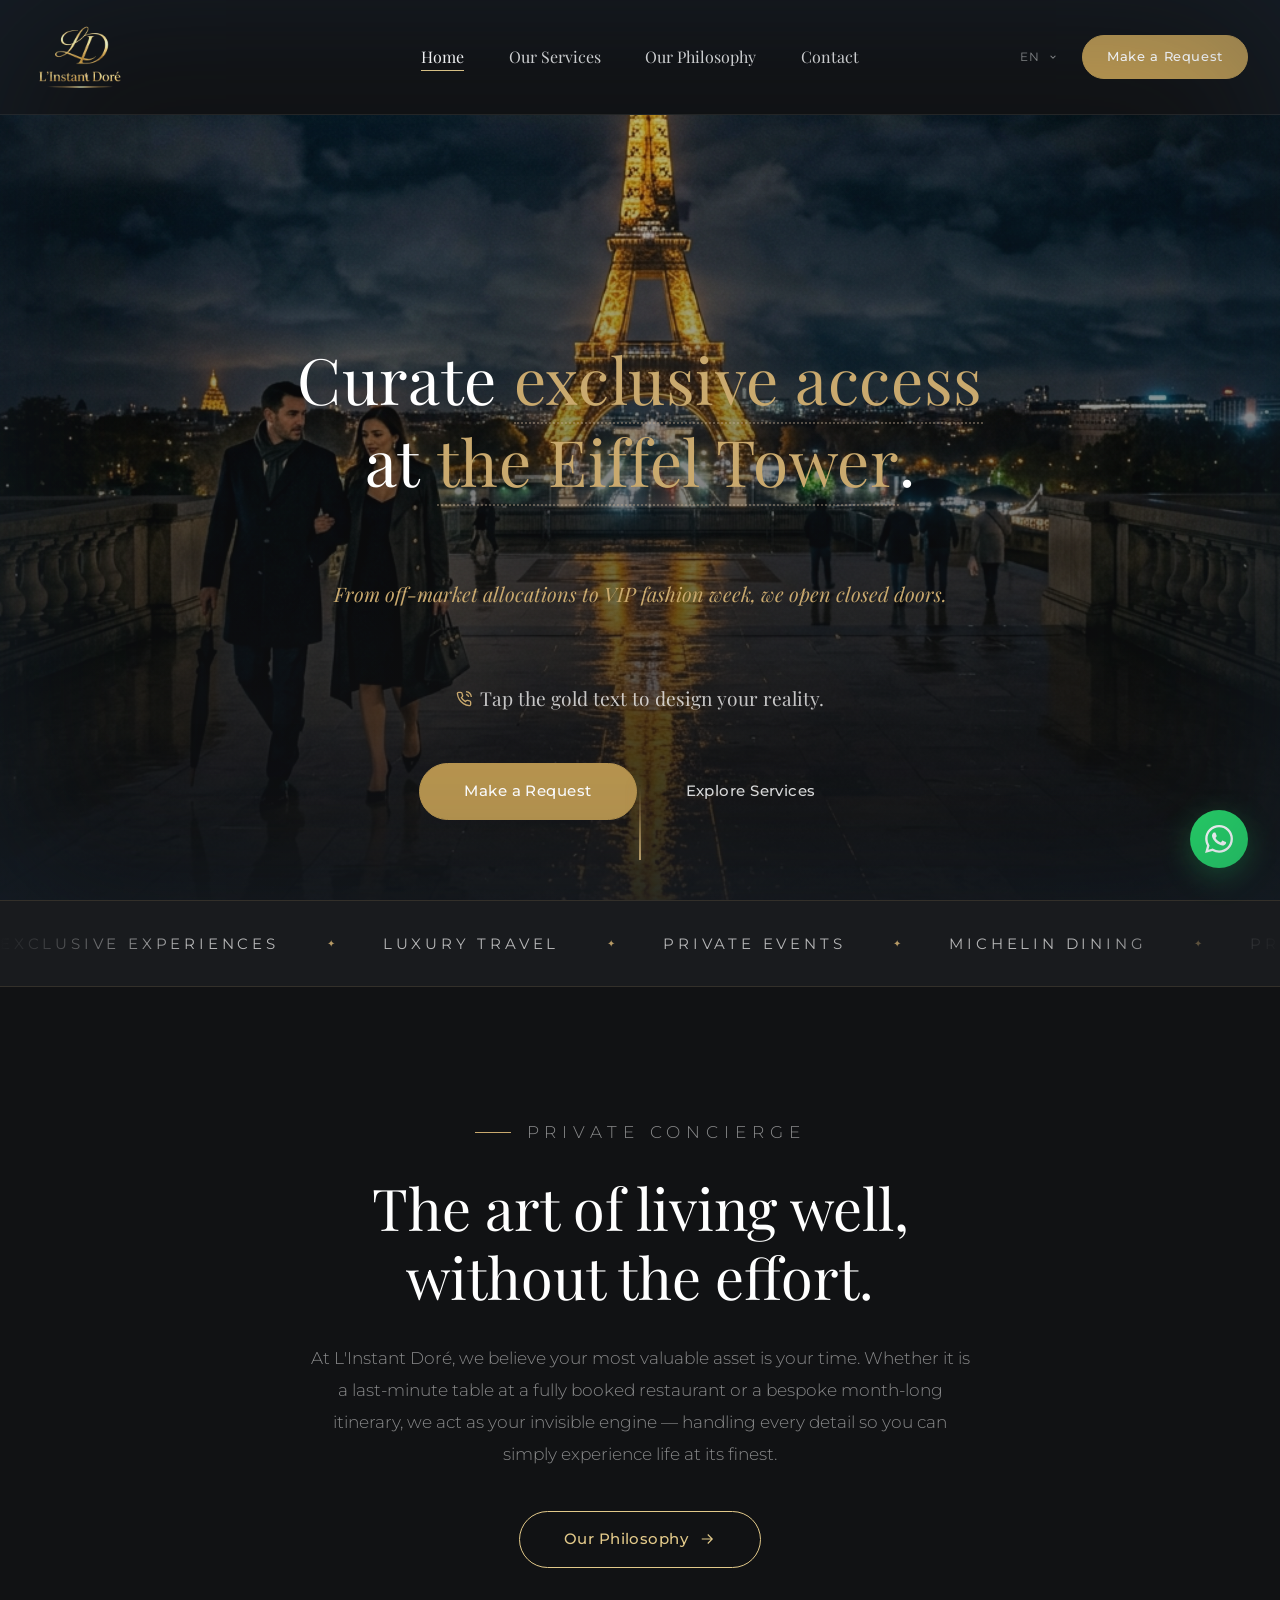
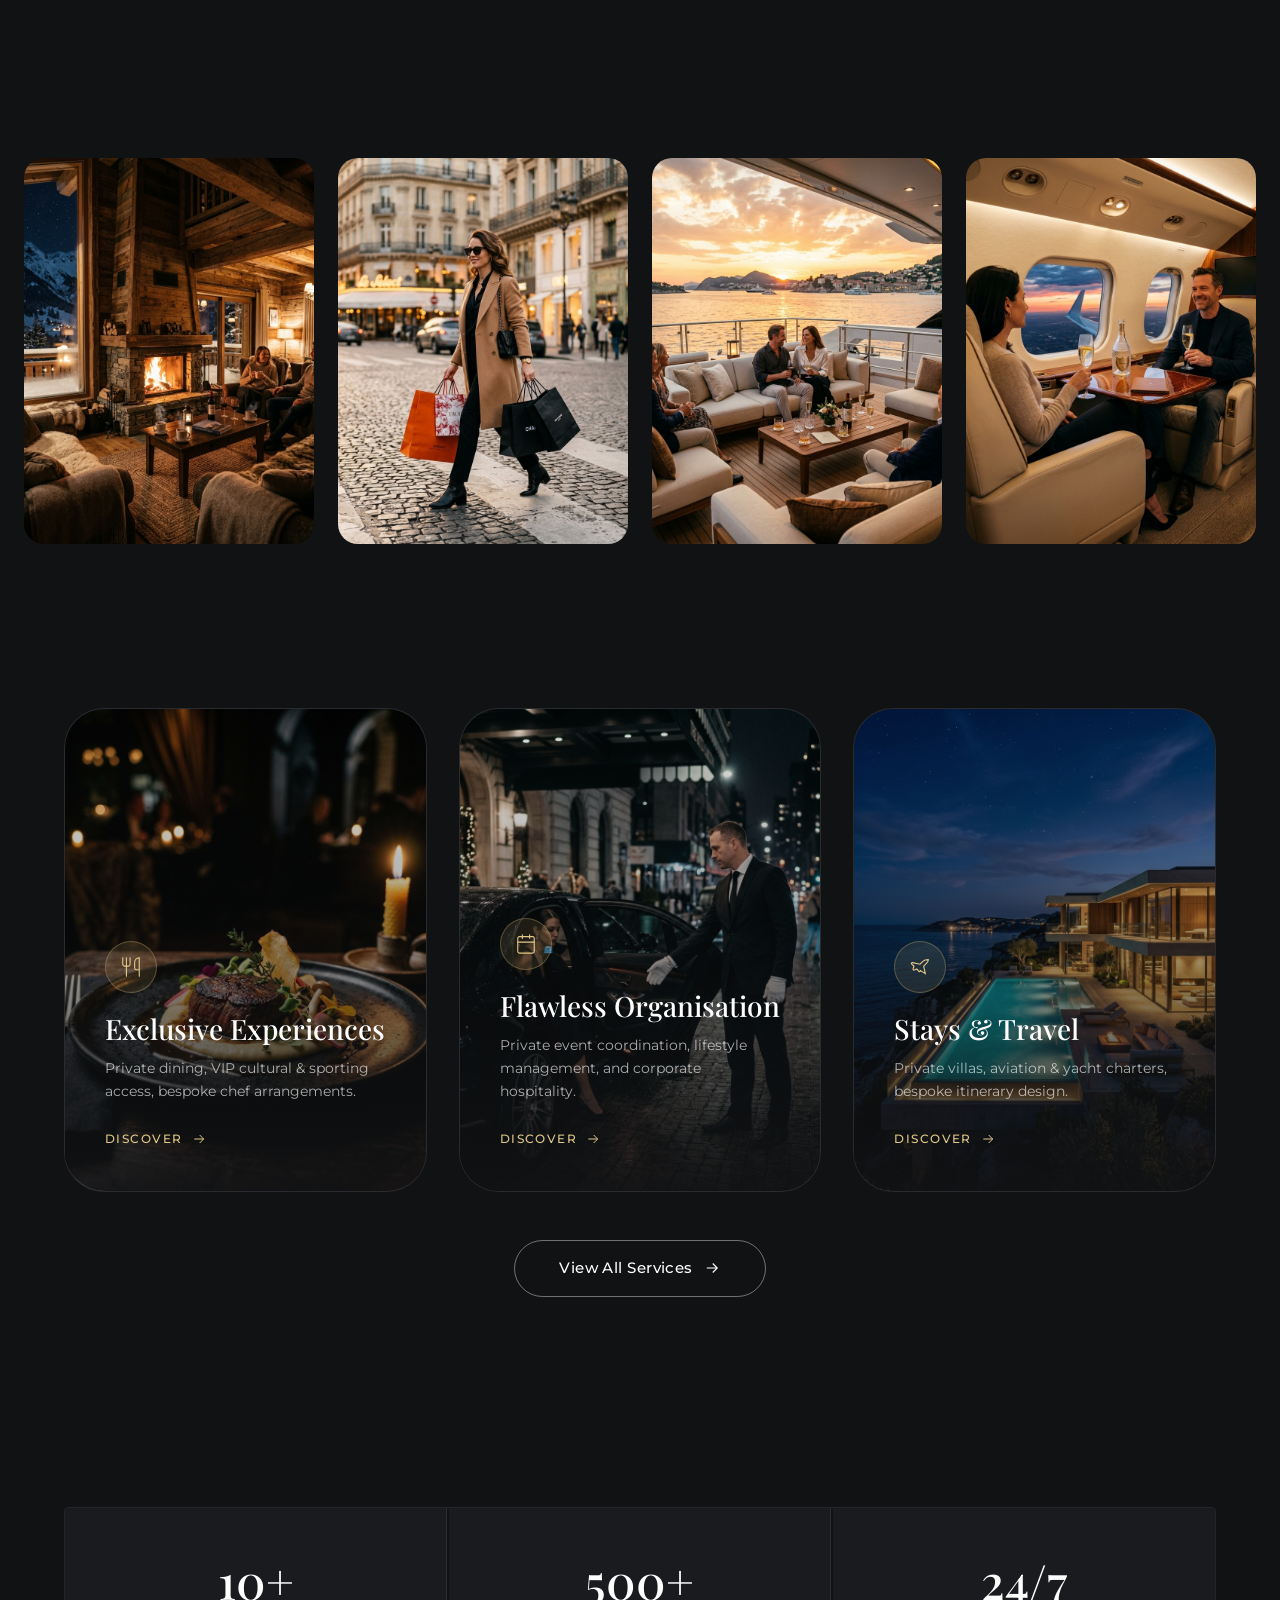
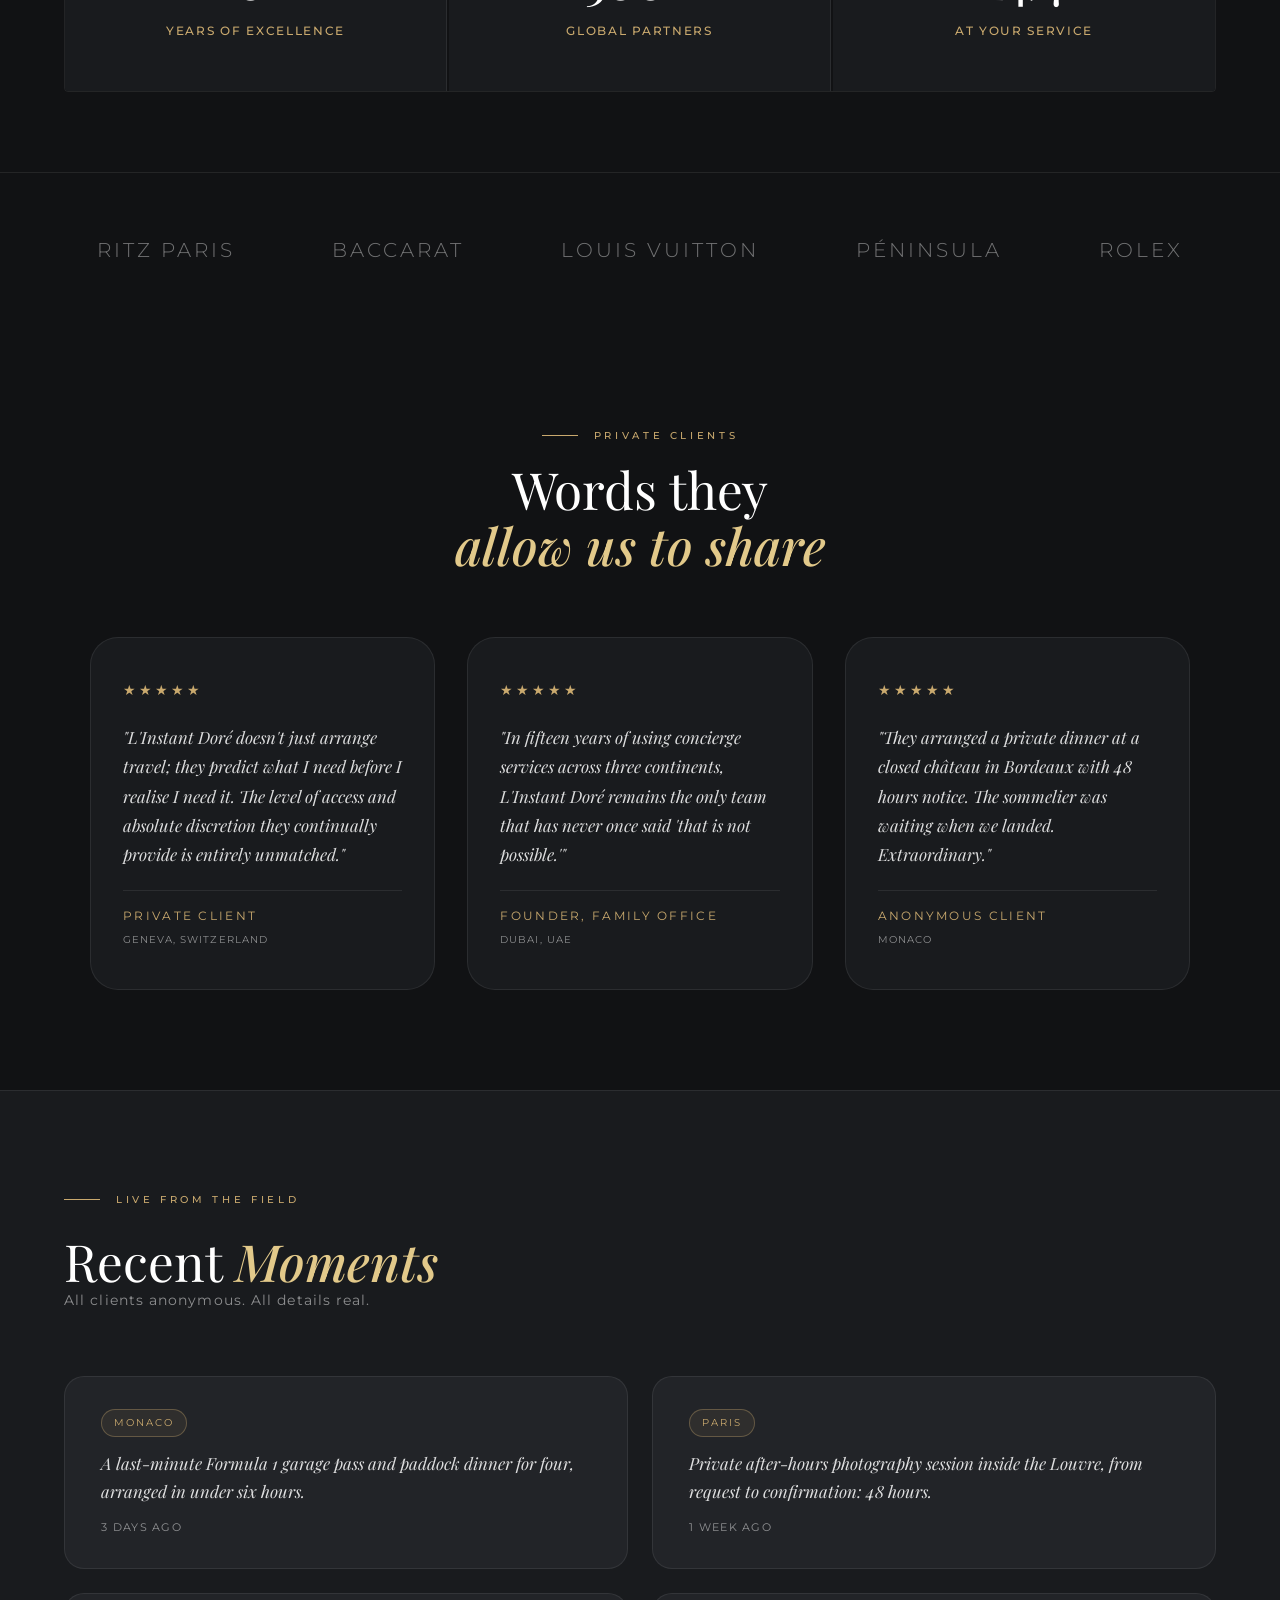
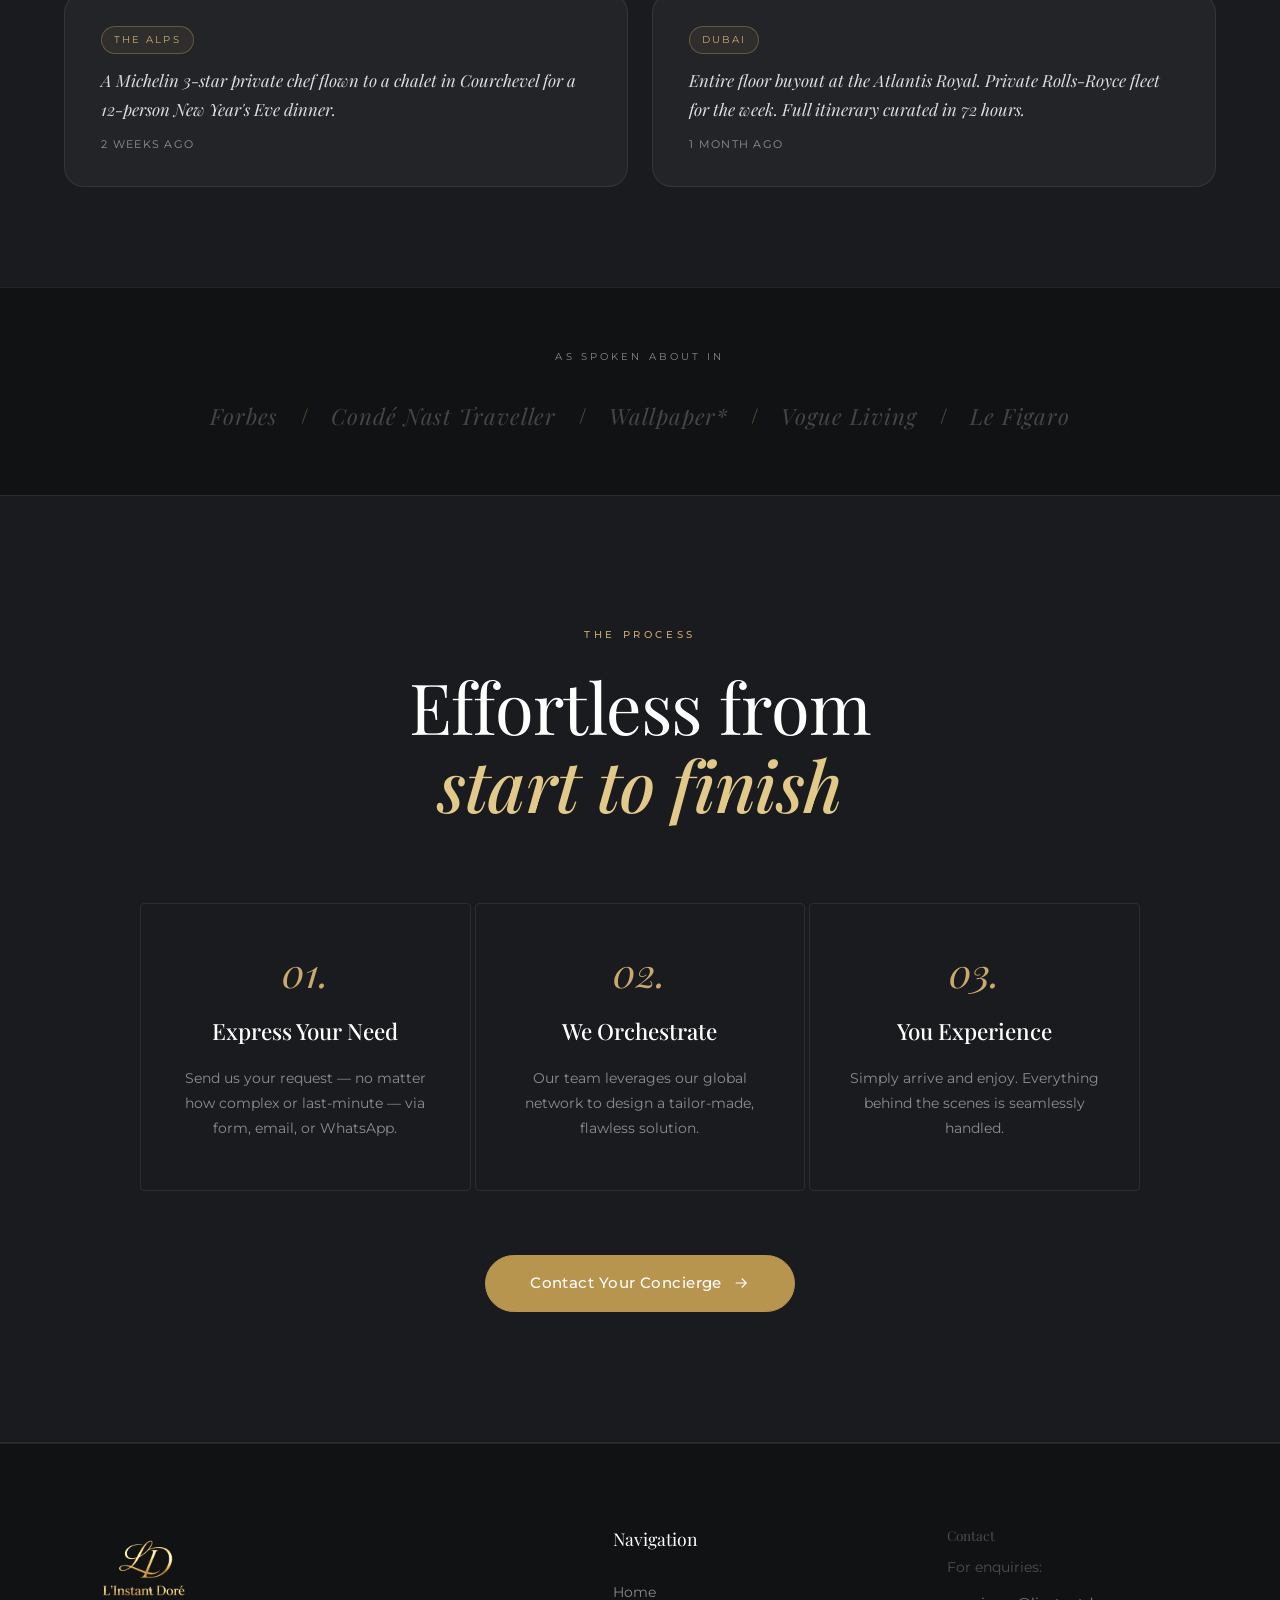
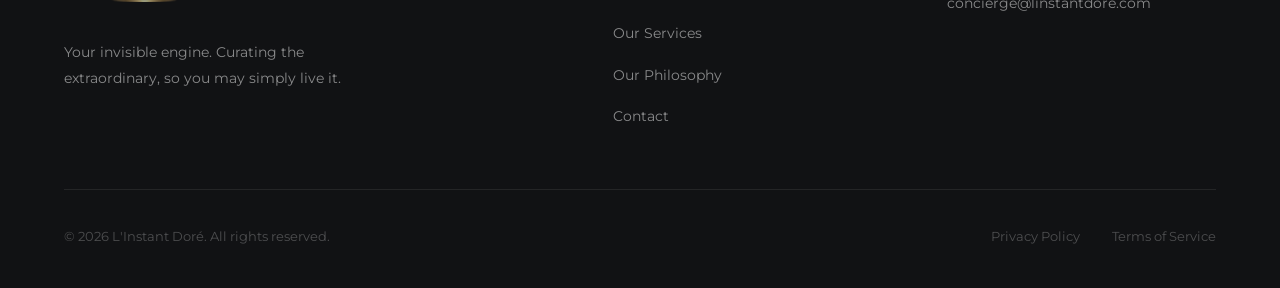
==== commit 237b894e: "Implement premium language dropdown" ====
--- a/index.html
+++ b/index.html
@@ -24,7 +24,16 @@
       <li><a href="contact.html">Contact</a></li>
     </ul>
     <div class="nav__right">
-      <a href="#" style="font-family:var(--font-sans);font-size:0.75rem;letter-spacing:0.1em;color:var(--muted);text-transform:uppercase;text-decoration:none;">EN / FR</a>
+      <div class="nav__lang-dropdown">
+      <div class="nav__lang-trigger">
+        <span>EN</span>
+        <svg viewBox="0 0 24 24"><path d="M7 10l5 5 5-5" stroke-linecap="round" stroke-linejoin="round"/></svg>
+      </div>
+      <div class="nav__lang-menu">
+        <a href="#" class="active">English</a>
+        <a href="#">Français</a>
+      </div>
+    </div>
       <a href="contact.html" class="nav__cta">Make a Request</a>
     </div>
     <button class="nav__hamburger" id="hamburger" aria-label="Open menu" aria-expanded="false">
@@ -39,6 +48,7 @@
   <a href="services.html">Our Services</a>
   <a href="philosophy.html">Our Philosophy</a>
   <a href="contact.html">Contact</a>
+  <div class="nav__mobile-lang"><a href="#" class="active">English</a><span class="nav__mobile-lang-sep">/</span><a href="#">Français</a></div>
   <a href="contact.html" class="nav__mobile-cta">Make a Request</a>
 </div>
 
--- a/style.css
+++ b/style.css
@@ -34,7 +34,7 @@
 
 /* ── Reset ──────────────────────────────────────────── */
 *, *::before, *::after { box-sizing: border-box; margin: 0; padding: 0; }
-html { scroll-behavior: smooth; font-size: 16px; }
+html { scroll-behavior: smooth; font-size: 16px; overflow-x: hidden; }
 body {
   font-family: var(--font-sans);
   background: var(--bg);
@@ -79,9 +79,10 @@
 }
 .nav.scrolled {
   height: 85px; /* Stay slightly taller than before */
-  background: rgba(17,18,20,0.97);
-  backdrop-filter: blur(12px);
-  -webkit-backdrop-filter: blur(12px);
+  background: var(--bg);
+  box-shadow: 0 15px 40px rgba(0,0,0,0.6); /* Cast a deep luxury shadow to separate from content */
+  transform: translateZ(0); /* Hardware acceleration to prevent iOS fixed-position rendering glitches */
+  -webkit-transform: translateZ(0);
 }
 .nav__inner {
   display: grid;
@@ -97,6 +98,89 @@
   gap: 1.5rem;
   justify-self: end;
   margin-right: 2rem; /* Balance the left margin */
+}
+
+/* Language Dropdown */
+.nav__lang-dropdown {
+  position: relative;
+  font-family: var(--font-sans);
+  font-size: 0.75rem;
+  letter-spacing: 0.1em;
+  text-transform: uppercase;
+  height: 100%;
+  display: flex;
+  align-items: center;
+}
+
+.nav__lang-trigger {
+  display: flex;
+  align-items: center;
+  gap: 8px;
+  color: var(--muted);
+  transition: color 0.3s;
+  cursor: pointer;
+}
+
+.nav__lang-trigger:hover {
+  color: var(--white);
+}
+
+.nav__lang-trigger svg {
+  width: 10px;
+  height: 10px;
+  stroke: currentColor;
+  stroke-width: 2.5;
+  fill: none;
+  transition: transform 0.3s;
+}
+
+.nav__lang-menu {
+  position: absolute;
+  top: calc(100% - 20px);
+  right: -10px;
+  background: var(--bg-2);
+  border: 1px solid var(--border);
+  padding: 0.75rem 0;
+  min-width: 140px;
+  opacity: 0;
+  visibility: hidden;
+  transform: translateY(10px);
+  transition: all 0.3s var(--ease);
+  z-index: 100;
+  box-shadow: 0 15px 40px rgba(0,0,0,0.6);
+  border-radius: 8px;
+}
+
+.nav__lang-dropdown:hover .nav__lang-menu,
+.nav__lang-dropdown.active .nav__lang-menu {
+  opacity: 1;
+  visibility: visible;
+  transform: translateY(0);
+}
+
+.nav__lang-dropdown:hover .nav__lang-trigger svg,
+.nav__lang-dropdown.active .nav__lang-trigger svg {
+  transform: rotate(180deg);
+}
+
+.nav__lang-menu a {
+  display: flex;
+  justify-content: space-between;
+  align-items: center;
+  padding: 0.7rem 1.25rem;
+  color: var(--muted);
+  font-size: 0.7rem;
+  transition: all 0.3s;
+}
+
+.nav__lang-menu a:hover {
+  color: var(--white);
+  background: rgba(255,255,255,0.03);
+}
+
+.nav__lang-menu a.active {
+  color: var(--gold);
+  pointer-events: none;
 }
 
 /* Logo — Simple serif text + monogram circle */
@@ -174,12 +258,18 @@
 .nav__hamburger {
   display: none;
   flex-direction: column;
-  gap: 5px;
-  padding: 8px;
+  gap: 6px; /* Slightly more gap for elegance */
+  padding: 10px; /* Bigger touch target */
+  margin-right: 1.5rem; /* Space it safely away from the right edge */
+  border-radius: 50%;
+  transition: background 0.3s var(--ease);
+}
+.nav__hamburger:hover {
+  background: rgba(255,255,255,0.05); /* Slight luxury hover on the icon */
 }
 .nav__hamburger span {
-  display: block; width: 26px; height: 1.5px;
-  background: var(--white);
+  display: block; width: 28px; height: 1.5px;
+  background: var(--gold); /* Change from white to gold for a premium touch */
   transition: transform 0.3s var(--ease), opacity 0.3s var(--ease);
 }
 
@@ -208,11 +298,38 @@
   font-size: 0.9rem !important;
   text-transform: uppercase;
   letter-spacing: 0.08em;
-  padding: 14px 36px;
+  padding: 16px 40px !important;
+  background: var(--gold-btn) !important;
+  color: var(--white) !important;
   border-radius: 40px;
-  background: var(--gold-btn);
+  margin-top: 1rem;
+}
+
+.nav__mobile-lang {
+  display: flex;
+  align-items: center;
+  gap: 1.5rem;
+  margin-top: 2rem;
+  font-family: var(--font-sans);
+  font-size: 0.85rem;
+  letter-spacing: 0.15em;
+  text-transform: uppercase;
+}
+
+.nav__mobile-lang a {
+  color: var(--muted) !important;
+  font-size: 0.85rem !important;
+  font-family: var(--font-sans) !important;
+}
+
+.nav__mobile-lang a.active {
   color: var(--white) !important;
-  margin-top: 1rem;
+  font-weight: 600;
+}
+
+.nav__mobile-lang-sep {
+  color: rgba(255,255,255,0.1);
+  font-size: 1rem;
 }
 
 .nav.menu-open .nav__hamburger span:nth-child(1) { transform: translateY(6.5px) rotate(45deg); }
@@ -418,9 +535,11 @@
 .mobile-bar {
   display: none;
   position: fixed; bottom: 0; left: 0; right: 0;
-  background: rgba(17,18,20,0.97);
-  backdrop-filter: blur(16px);
+  background: var(--bg);
   border-top: 1px solid var(--border);
+  box-shadow: 0 -10px 40px rgba(0,0,0,0.8);
+  transform: translateZ(0);
+  -webkit-transform: translateZ(0);
   z-index: 900; padding: 12px 16px; gap: 10px;
 }
 .mobile-bar a {
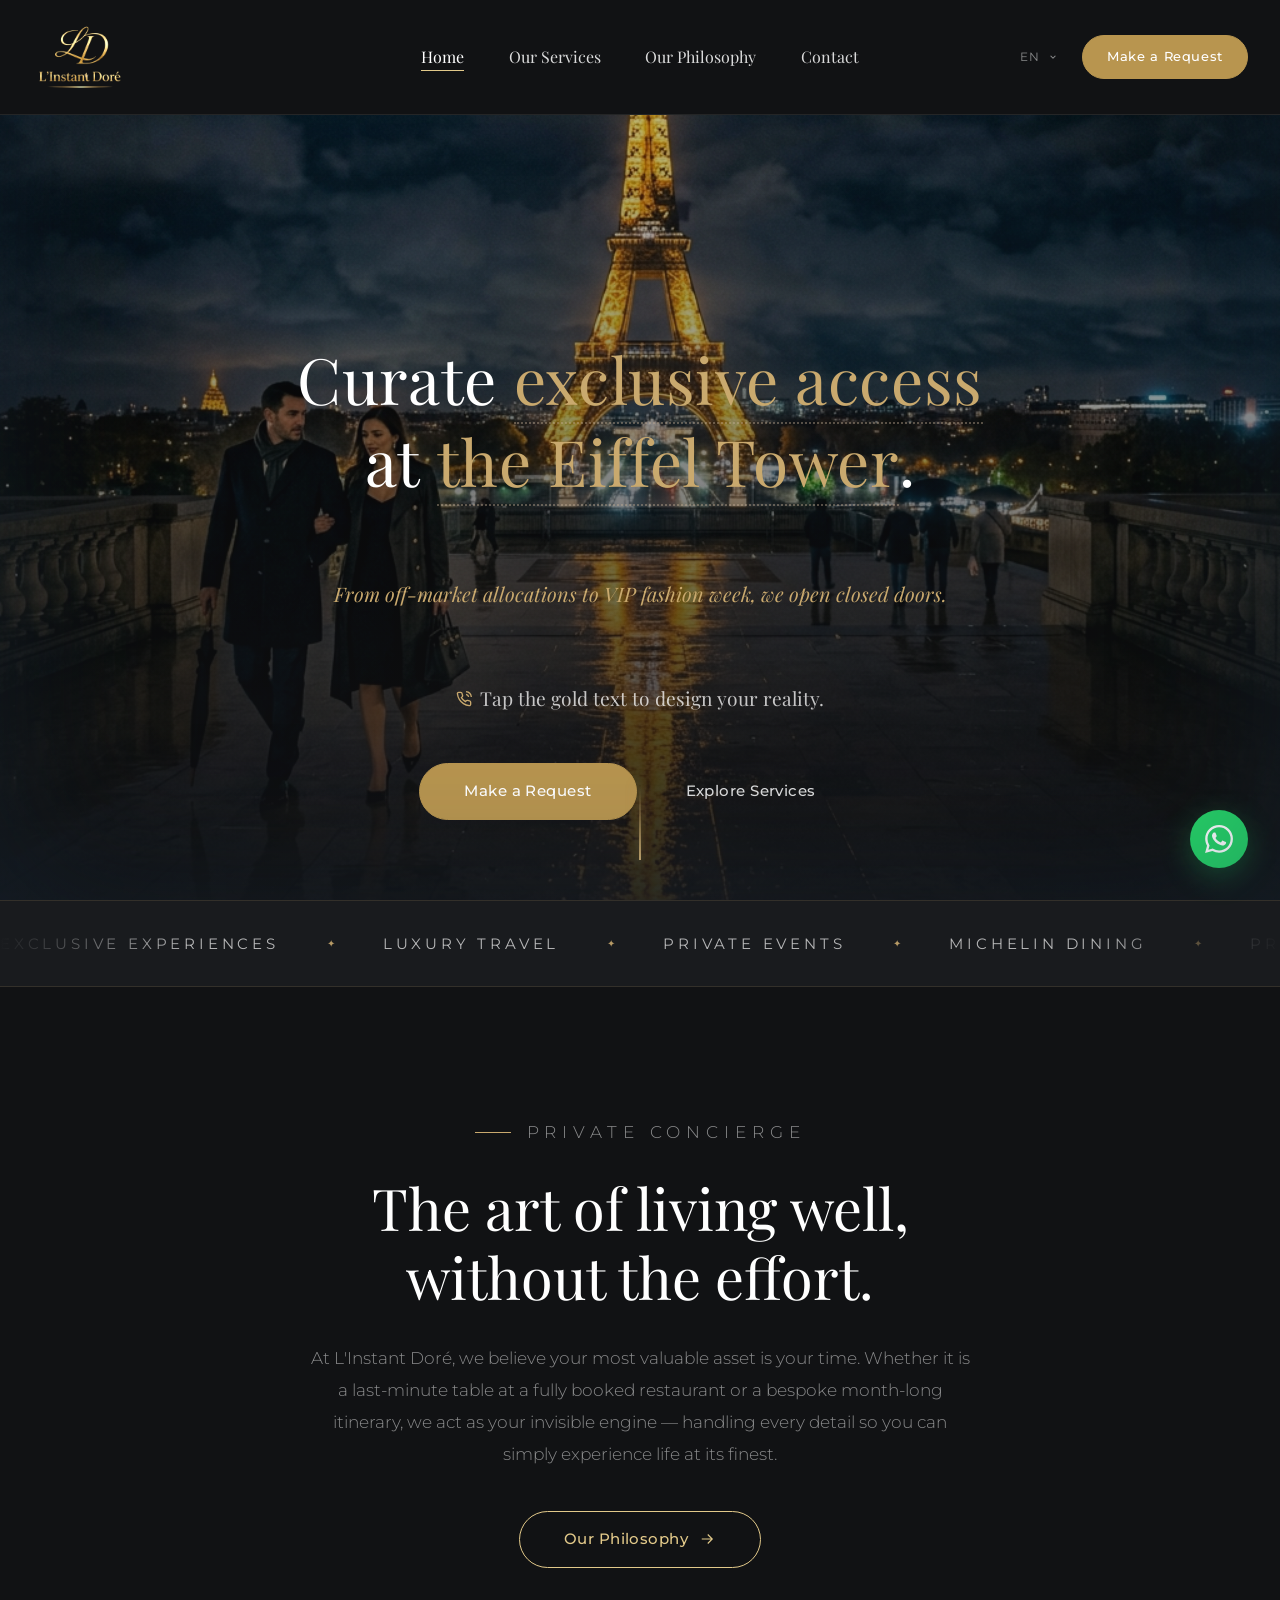
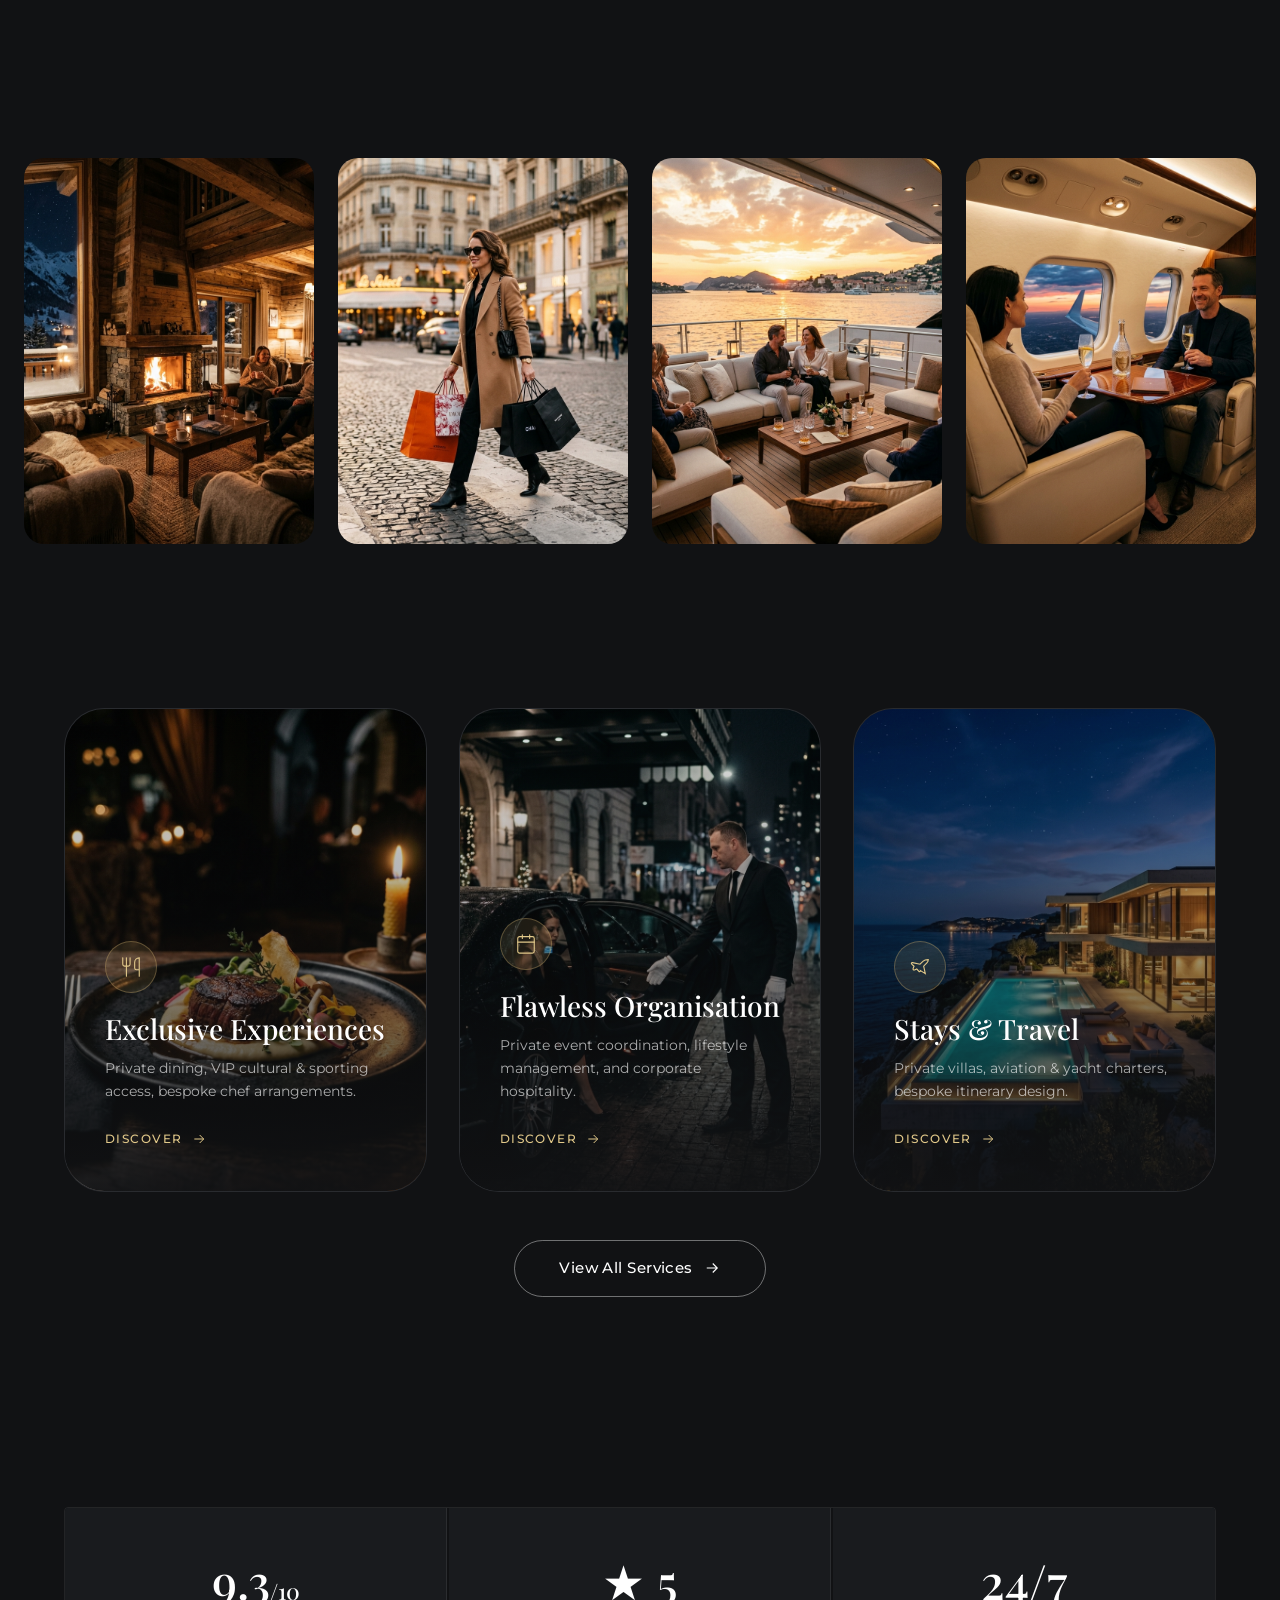
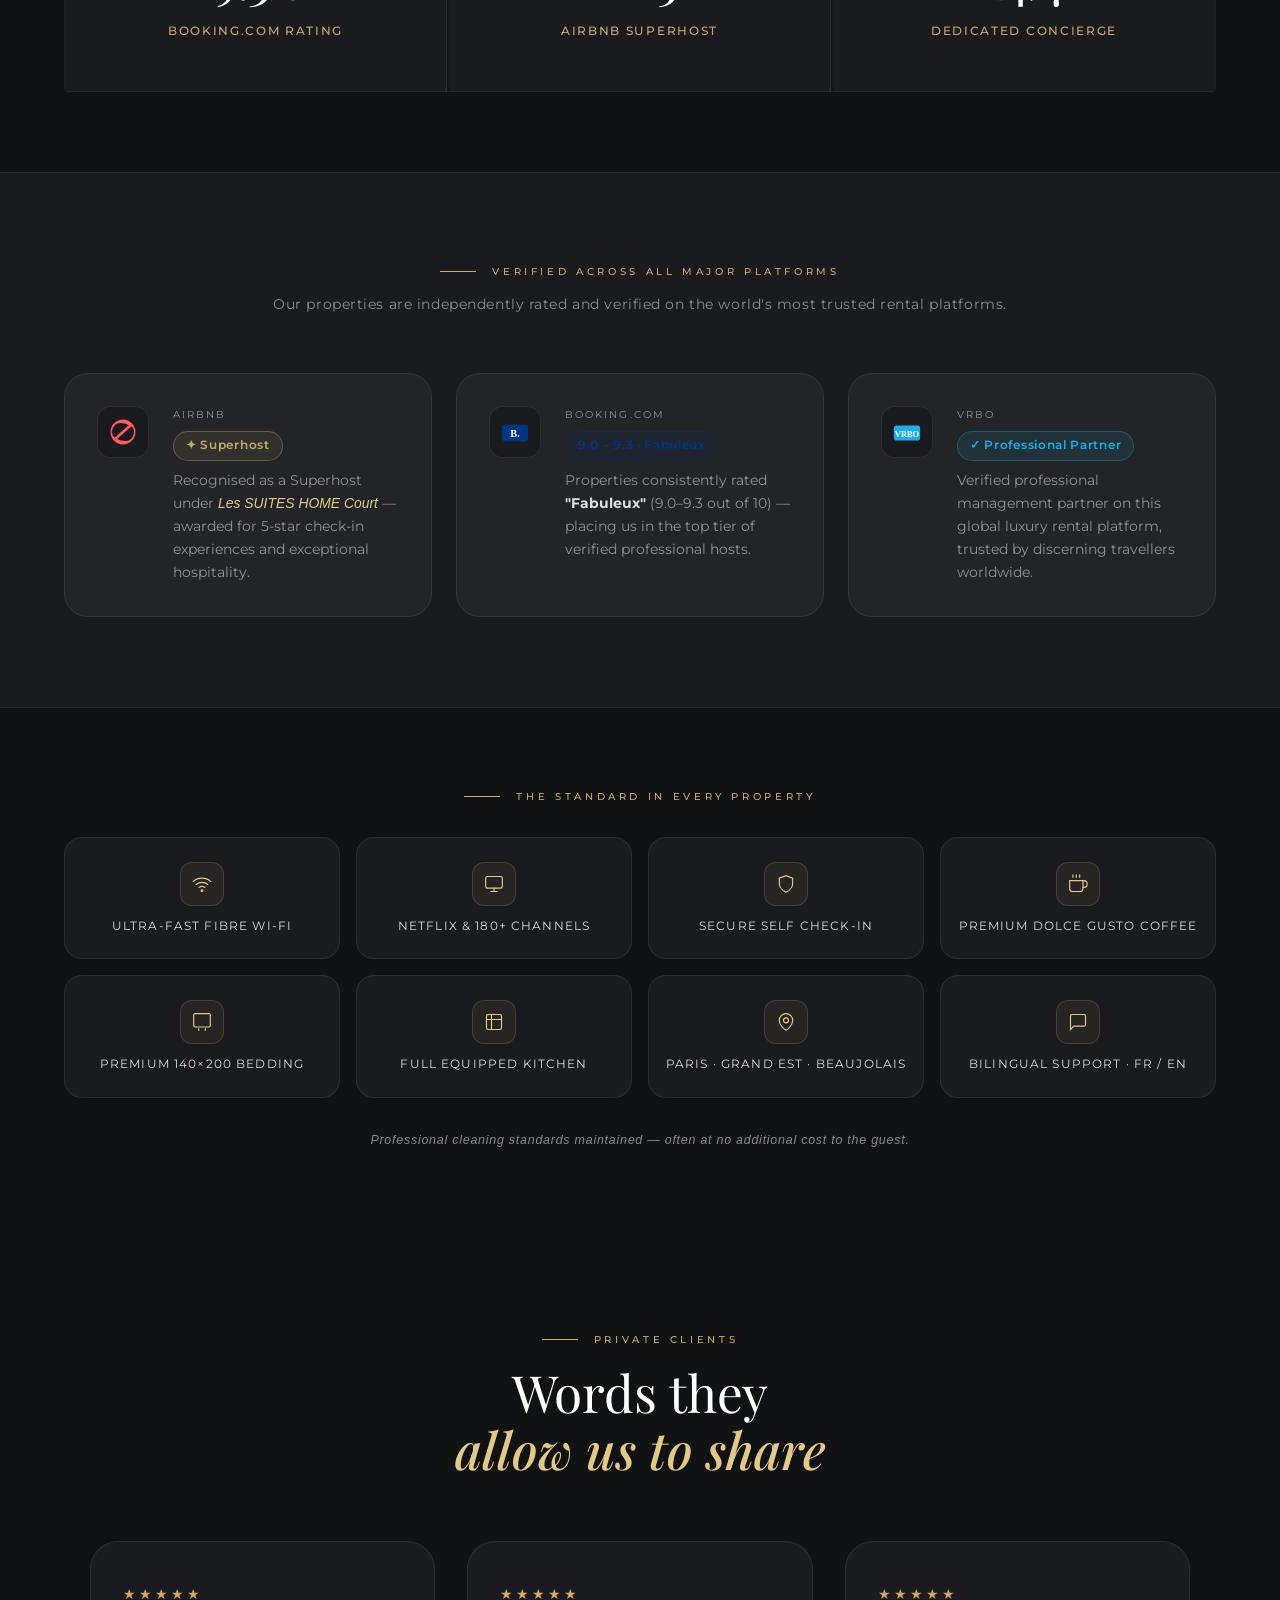
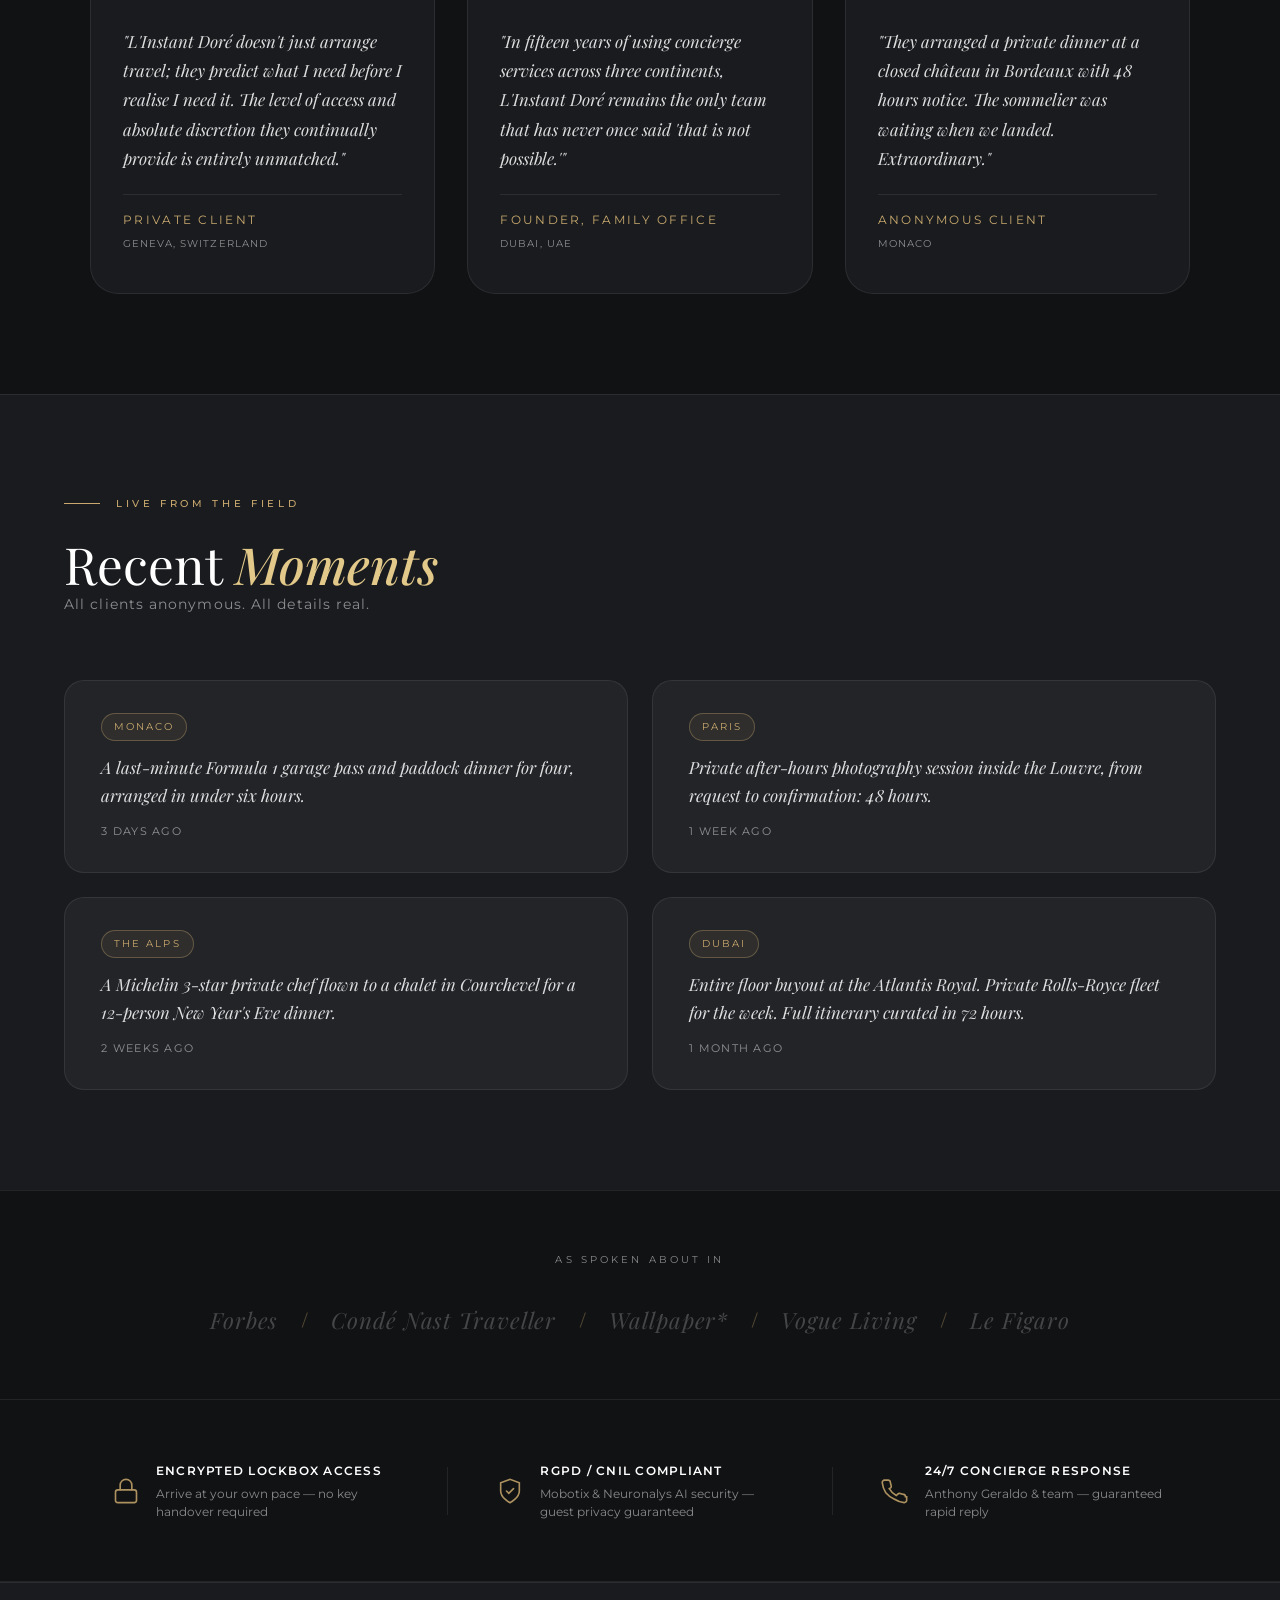
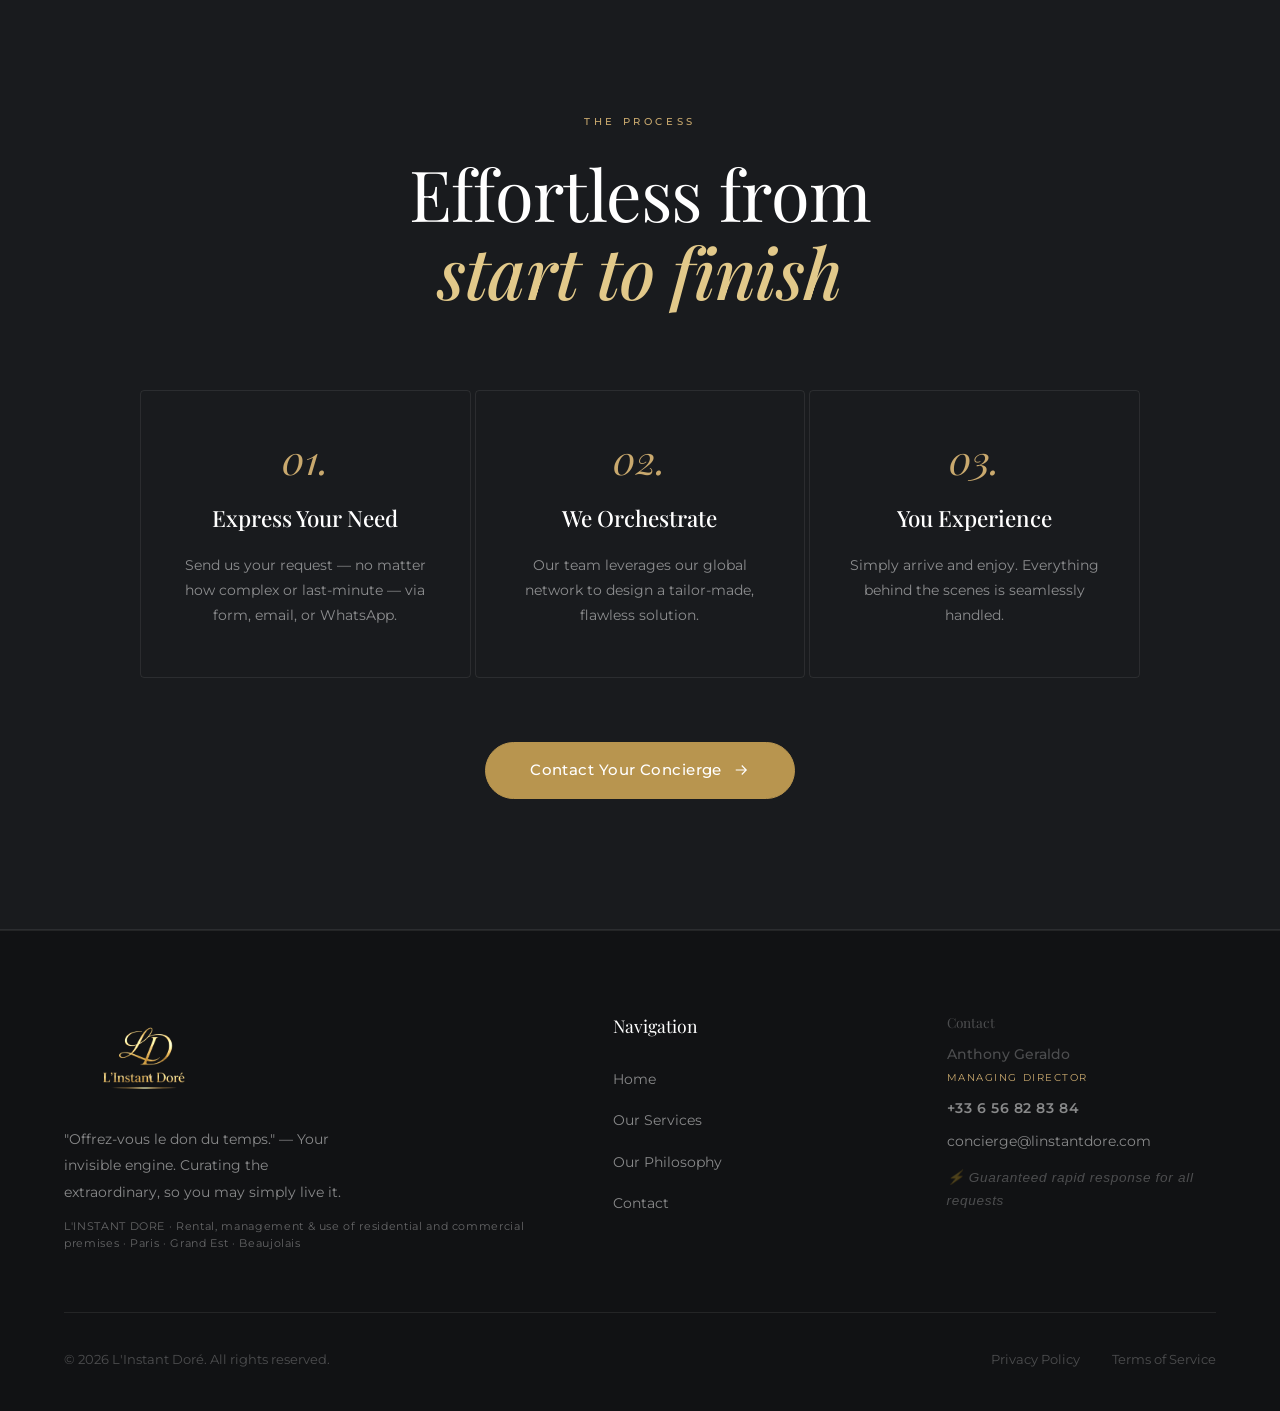
==== commit 193ad001: "Add trust/confidence signals: platform certs, amenities grid, security strip, real footer details" ====
--- a/index.html
+++ b/index.html
@@ -30,8 +30,8 @@
         <svg viewBox="0 0 24 24"><path d="M7 10l5 5 5-5" stroke-linecap="round" stroke-linejoin="round"/></svg>
       </div>
       <div class="nav__lang-menu">
-        <a href="#" class="active">English</a>
-        <a href="#">Français</a>
+        <a href="index.html" class="active">English</a>
+        <a href="index_fr.html">Français</a>
       </div>
     </div>
       <a href="contact.html" class="nav__cta">Make a Request</a>
@@ -48,7 +48,7 @@
   <a href="services.html">Our Services</a>
   <a href="philosophy.html">Our Philosophy</a>
   <a href="contact.html">Contact</a>
-  <div class="nav__mobile-lang"><a href="#" class="active">English</a><span class="nav__mobile-lang-sep">/</span><a href="#">Français</a></div>
+  <div class="nav__mobile-lang"><a href="index.html" class="active">English</a><span class="nav__mobile-lang-sep">/</span><a href="index_fr.html">Français</a></div>
   <a href="contact.html" class="nav__mobile-cta">Make a Request</a>
 </div>
 
@@ -210,31 +210,120 @@
   <div class="container">
     <div class="stats-row__inner">
       <div class="stat-item fade-up">
-        <span class="stat-item__num">10+</span>
-        <span class="stat-item__label">Years of Excellence</span>
+        <span class="stat-item__num">9.3<span style="font-size:1.4rem">/10</span></span>
+        <span class="stat-item__label">Booking.com Rating</span>
       </div>
       <div class="stat-item fade-up delay-1">
-        <span class="stat-item__num">500+</span>
-        <span class="stat-item__label">Global Partners</span>
+        <span class="stat-item__num">★ 5</span>
+        <span class="stat-item__label">Airbnb Superhost</span>
       </div>
       <div class="stat-item fade-up delay-2">
         <span class="stat-item__num">24/7</span>
-        <span class="stat-item__label">At Your Service</span>
-      </div>
+        <span class="stat-item__label">Dedicated Concierge</span>
+      </div>
+    </div>
+  </div>
+</section>
+
+<!-- ══ PLATFORM CERTIFICATIONS ══════════════════════════ -->
+<section class="platform-certs fade-up" aria-label="Platform certifications">
+  <div class="container">
+    <p class="section-eyebrow" style="justify-content:center; margin-bottom:0.75rem;">Verified Across All Major Platforms</p>
+    <p class="platform-certs__sub">Our properties are independently rated and verified on the world's most trusted rental platforms.</p>
+    <div class="platform-certs__grid">
+
+      <div class="cert-card fade-up delay-1">
+        <div class="cert-card__icon">
+          <svg viewBox="0 0 32 32" fill="none" xmlns="http://www.w3.org/2000/svg" aria-hidden="true"><path d="M16 2.667C8.636 2.667 2.667 8.636 2.667 16S8.636 29.333 16 29.333 29.333 23.364 29.333 16 23.364 2.667 16 2.667zm0 4a9.312 9.312 0 0 1 6.04 2.215L6.882 22.04A9.333 9.333 0 0 1 16 6.667zm0 18.666a9.312 9.312 0 0 1-6.04-2.215L25.118 9.96A9.333 9.333 0 0 1 16 25.333z" fill="#FF5A5F"/></svg>
+        </div>
+        <div class="cert-card__body">
+          <span class="cert-card__platform">Airbnb</span>
+          <span class="cert-card__badge">✦ Superhost</span>
+          <p class="cert-card__desc">Recognised as a Superhost under <em>Les SUITES HOME Court</em> — awarded for 5-star check-in experiences and exceptional hospitality.</p>
+        </div>
+      </div>
+
+      <div class="cert-card fade-up delay-2">
+        <div class="cert-card__icon">
+          <svg viewBox="0 0 32 32" fill="none" xmlns="http://www.w3.org/2000/svg" aria-hidden="true"><rect x="2" y="8" width="28" height="18" rx="4" fill="#003580"/><text x="16" y="21" text-anchor="middle" font-family="Georgia,serif" font-size="11" font-weight="bold" fill="white">B.</text></svg>
+        </div>
+        <div class="cert-card__body">
+          <span class="cert-card__platform">Booking.com</span>
+          <span class="cert-card__badge" style="color:#003580; background:rgba(0,53,128,0.1); border-color:rgba(0,53,128,0.3);">9.0 – 9.3 · Fabuleux</span>
+          <p class="cert-card__desc">Properties consistently rated <strong>"Fabuleux"</strong> (9.0–9.3 out of 10) — placing us in the top tier of verified professional hosts.</p>
+        </div>
+      </div>
+
+      <div class="cert-card fade-up delay-3">
+        <div class="cert-card__icon">
+          <svg viewBox="0 0 32 32" fill="none" xmlns="http://www.w3.org/2000/svg" aria-hidden="true"><rect x="2" y="9" width="28" height="16" rx="3" fill="#1DAEE9"/><text x="16" y="21" text-anchor="middle" font-family="Georgia,serif" font-size="9" font-weight="bold" fill="white">VRBO</text></svg>
+        </div>
+        <div class="cert-card__body">
+          <span class="cert-card__platform">VRBO</span>
+          <span class="cert-card__badge" style="color:#1DAEE9; background:rgba(29,174,233,0.1); border-color:rgba(29,174,233,0.3);">✓ Professional Partner</span>
+          <p class="cert-card__desc">Verified professional management partner on this global luxury rental platform, trusted by discerning travellers worldwide.</p>
+        </div>
+      </div>
+
     </div>
   </div>
 </section>
 
 <!-- ══ TRUST PARTNERS ══════════════════════════════════ -->
-<section class="trust-row fade-up" aria-label="Our partners">
-  <div class="container">
-    <div class="trust-row__inner">
-      <span class="trust-partner">Ritz Paris</span>
-      <span class="trust-partner">Baccarat</span>
-      <span class="trust-partner">Louis Vuitton</span>
-      <span class="trust-partner">Péninsula</span>
-      <span class="trust-partner">Rolex</span>
-    </div>
+<section class="trust-row fade-up" aria-label="Standard amenities">
+  <div class="container">
+    <p class="section-eyebrow" style="justify-content:center; margin-bottom:2rem;">The Standard in Every Property</p>
+    <div class="amenities-grid">
+      <div class="amenity-item">
+        <div class="amenity-item__icon">
+          <svg viewBox="0 0 24 24" fill="none" stroke="currentColor" stroke-width="1.4" stroke-linecap="round"><path d="M5 12.55a11 11 0 0 1 14.08 0"/><path d="M1.42 9a16 16 0 0 1 21.16 0"/><path d="M8.53 16.11a6 6 0 0 1 6.95 0"/><circle cx="12" cy="20" r="1"/></svg>
+        </div>
+        <span class="amenity-item__label">Ultra-Fast Fibre Wi-Fi</span>
+      </div>
+      <div class="amenity-item">
+        <div class="amenity-item__icon">
+          <svg viewBox="0 0 24 24" fill="none" stroke="currentColor" stroke-width="1.4" stroke-linecap="round"><rect x="2" y="3" width="20" height="14" rx="2"/><line x1="8" y1="21" x2="16" y2="21"/><line x1="12" y1="17" x2="12" y2="21"/></svg>
+        </div>
+        <span class="amenity-item__label">Netflix &amp; 180+ Channels</span>
+      </div>
+      <div class="amenity-item">
+        <div class="amenity-item__icon">
+          <svg viewBox="0 0 24 24" fill="none" stroke="currentColor" stroke-width="1.4" stroke-linecap="round"><path d="M12 22s8-4 8-10V5l-8-3-8 3v7c0 6 8 10 8 10z"/></svg>
+        </div>
+        <span class="amenity-item__label">Secure Self Check-In</span>
+      </div>
+      <div class="amenity-item">
+        <div class="amenity-item__icon">
+          <svg viewBox="0 0 24 24" fill="none" stroke="currentColor" stroke-width="1.4" stroke-linecap="round"><path d="M18 8h1a4 4 0 0 1 0 8h-1"/><path d="M2 8h16v9a4 4 0 0 1-4 4H6a4 4 0 0 1-4-4V8z"/><line x1="6" y1="1" x2="6" y2="4"/><line x1="10" y1="1" x2="10" y2="4"/><line x1="14" y1="1" x2="14" y2="4"/></svg>
+        </div>
+        <span class="amenity-item__label">Premium Dolce Gusto Coffee</span>
+      </div>
+      <div class="amenity-item">
+        <div class="amenity-item__icon">
+          <svg viewBox="0 0 24 24" fill="none" stroke="currentColor" stroke-width="1.4" stroke-linecap="round"><path d="M2 4a2 2 0 0 1 2-2h16a2 2 0 0 1 2 2v12a2 2 0 0 1-2 2H4a2 2 0 0 1-2-2V4z"/><path d="M8 22v-2"/><path d="M16 22v-2"/></svg>
+        </div>
+        <span class="amenity-item__label">Premium 140×200 Bedding</span>
+      </div>
+      <div class="amenity-item">
+        <div class="amenity-item__icon">
+          <svg viewBox="0 0 24 24" fill="none" stroke="currentColor" stroke-width="1.4" stroke-linecap="round"><path d="M9 3H5a2 2 0 0 0-2 2v4m6-6h10a2 2 0 0 1 2 2v4M9 3v18m0 0h10a2 2 0 0 0 2-2V9M9 21H5a2 2 0 0 1-2-2V9m0 0h18"/></svg>
+        </div>
+        <span class="amenity-item__label">Full Equipped Kitchen</span>
+      </div>
+      <div class="amenity-item">
+        <div class="amenity-item__icon">
+          <svg viewBox="0 0 24 24" fill="none" stroke="currentColor" stroke-width="1.4" stroke-linecap="round"><path d="M12 22s-8-4.5-8-11.8A8 8 0 0 1 12 2a8 8 0 0 1 8 8.2c0 7.3-8 11.8-8 11.8z"/><circle cx="12" cy="10" r="3"/></svg>
+        </div>
+        <span class="amenity-item__label">Paris · Grand Est · Beaujolais</span>
+      </div>
+      <div class="amenity-item">
+        <div class="amenity-item__icon">
+          <svg viewBox="0 0 24 24" fill="none" stroke="currentColor" stroke-width="1.4" stroke-linecap="round"><path d="M21 15a2 2 0 0 1-2 2H7l-4 4V5a2 2 0 0 1 2-2h14a2 2 0 0 1 2 2z"/></svg>
+        </div>
+        <span class="amenity-item__label">Bilingual Support · FR / EN</span>
+      </div>
+    </div>
+    <p class="amenities-note">Professional cleaning standards maintained — often at no additional cost to the guest.</p>
   </div>
 </section>
 
@@ -322,6 +411,37 @@
   </div>
 </section>
 
+<!-- ══ SECURITY TRUST STRIP ════════════════════════════ -->
+<section class="security-strip fade-up" aria-label="Security and technology">
+  <div class="container">
+    <div class="security-strip__inner">
+      <div class="security-item">
+        <svg viewBox="0 0 24 24" fill="none" stroke="currentColor" stroke-width="1.4" stroke-linecap="round" aria-hidden="true"><rect x="3" y="11" width="18" height="11" rx="2" ry="2"/><path d="M7 11V7a5 5 0 0 1 10 0v4"/></svg>
+        <div>
+          <span class="security-item__title">Encrypted Lockbox Access</span>
+          <span class="security-item__sub">Arrive at your own pace — no key handover required</span>
+        </div>
+      </div>
+      <div class="security-sep"></div>
+      <div class="security-item">
+        <svg viewBox="0 0 24 24" fill="none" stroke="currentColor" stroke-width="1.4" stroke-linecap="round" aria-hidden="true"><path d="M12 22s8-4 8-10V5l-8-3-8 3v7c0 6 8 10 8 10z"/><path d="M9 12l2 2 4-4"/></svg>
+        <div>
+          <span class="security-item__title">RGPD / CNIL Compliant</span>
+          <span class="security-item__sub">Mobotix &amp; Neuronalys AI security — guest privacy guaranteed</span>
+        </div>
+      </div>
+      <div class="security-sep"></div>
+      <div class="security-item">
+        <svg viewBox="0 0 24 24" fill="none" stroke="currentColor" stroke-width="1.4" stroke-linecap="round" aria-hidden="true"><path d="M22 16.92v3a2 2 0 0 1-2.18 2 19.79 19.79 0 0 1-8.63-3.07A19.5 19.5 0 0 1 4.13 13.5 19.79 19.79 0 0 1 1.06 4.87 2 2 0 0 1 3 2.69h3a2 2 0 0 1 2 1.72c.127.96.361 1.903.7 2.81a2 2 0 0 1-.45 2.11L7.09 9.91a16 16 0 0 0 5.99 5.99l1.27-1.27a2 2 0 0 1 2.11-.45c.907.339 1.85.573 2.81.7A2 2 0 0 1 21 16.92z"/></svg>
+        <div>
+          <span class="security-item__title">24/7 Concierge Response</span>
+          <span class="security-item__sub">Anthony Geraldo &amp; team — guaranteed rapid reply</span>
+        </div>
+      </div>
+    </div>
+  </div>
+</section>
+
 <!-- ══ HOW IT WORKS ═════════════════════════════════════ -->
 <section class="how-it-works" aria-label="How it works">
   <div class="container">
@@ -363,7 +483,8 @@
         <a href="index.html" class="nav__logo" style="margin-bottom:1rem;">
           <img src="images/logo.png" alt="L'Instant Doré" class="nav__logo-img">
         </a>
-        <p class="footer__tagline">Your invisible engine. Curating the extraordinary, so you may simply live it.</p>
+        <p class="footer__tagline">"Offrez-vous le don du temps." — Your invisible engine. Curating the extraordinary, so you may simply live it.</p>
+        <p class="footer__legal-info">L'INSTANT DORE · Rental, management &amp; use of residential and commercial premises · Paris · Grand Est · Beaujolais</p>
       </div>
       <div>
         <p class="footer__col-title">Navigation</p>
@@ -376,8 +497,10 @@
       </div>
       <div class="footer__contact">
         <p class="footer__col-title">Contact</p>
-        <p>For enquiries:</p>
+        <p class="footer__director">Anthony Geraldo<span>Managing Director</span></p>
+        <a href="tel:+33656828384" class="footer__phone">+33 6 56 82 83 84</a>
         <a href="mailto:concierge@linstantdore.com">concierge@linstantdore.com</a>
+        <p class="footer__response">⚡ Guaranteed rapid response for all requests</p>
       </div>
     </div>
     <div class="footer__bottom">
--- a/style.css
+++ b/style.css
@@ -70,12 +70,18 @@
   position: fixed;
   top: 0; left: 0; right: 0;
   height: var(--nav-h);
-  z-index: 1000;
+  z-index: 10000; /* Ultra high to stay above all content */
   background: var(--bg);
   border-bottom: 1px solid var(--border);
   display: flex;
   align-items: center;
   transition: height 0.3s var(--ease), background 0.3s var(--ease);
+}
+/* Ensure the nav bar blends into the mobile menu when open */
+.nav.menu-open {
+  background: transparent !important;
+  border-bottom-color: transparent !important;
+  box-shadow: none !important;
 }
 .nav.scrolled {
   height: 85px; /* Stay slightly taller than before */
@@ -258,11 +264,13 @@
 .nav__hamburger {
   display: none;
   flex-direction: column;
-  gap: 6px; /* Slightly more gap for elegance */
-  padding: 10px; /* Bigger touch target */
-  margin-right: 1.5rem; /* Space it safely away from the right edge */
+  gap: 6px;
+  padding: 10px;
+  margin-right: 1.5rem;
   border-radius: 50%;
   transition: background 0.3s var(--ease);
+  position: relative;
+  z-index: 10000; /* Ensure button stays on top of menu */
 }
 .nav__hamburger:hover {
   background: rgba(255,255,255,0.05); /* Slight luxury hover on the icon */
@@ -273,26 +281,36 @@
   transition: transform 0.3s var(--ease), opacity 0.3s var(--ease);
 }
 
-/* Full-screen mobile nav */
+/* Full-screen mobile nav - Premium Overhaul */
 .nav__mobile {
-  display: none;
+  display: flex;
+  visibility: hidden;
   position: fixed; inset: 0;
-  background: var(--bg);
-  z-index: 999;
-  flex-direction: column; align-items: center; justify-content: center;
-  gap: 2.5rem;
+  background: #0d0d0e; /* Deepest black for zero bleed-through */
+  z-index: 9999;
+  flex-direction: column; align-items: center; justify-content: flex-start;
+  padding-top: 15vh; /* Push links down from the notch/logo area */
+  gap: 2rem;
   opacity: 0; pointer-events: none;
-  transition: opacity 0.35s var(--ease);
-}
-.nav__mobile.open { pointer-events: all; opacity: 1; }
-.nav__mobile a {
+  transition: all 0.4s var(--ease);
+  transform: translateY(-10px);
+  will-change: opacity, transform;
+}
+.nav__mobile.open { 
+  visibility: visible;
+  pointer-events: all; 
+  opacity: 1; 
+  transform: translateY(0);
+}
+.nav__mobile > a:not(.nav__mobile-cta) {
   font-family: var(--font-serif);
-  font-size: 2.4rem;
+  font-size: 1.6rem; /* More elegant refined size */
   font-weight: 400;
   color: var(--white);
-  transition: color 0.25s;
-}
-.nav__mobile a:hover { color: var(--gold-light); }
+  letter-spacing: 0.03em;
+  transition: color 0.3s;
+}
+.nav__mobile > a:hover { color: var(--gold-light); }
 .nav__mobile-cta {
   font-family: var(--font-sans) !important;
   font-size: 0.9rem !important;
@@ -308,28 +326,29 @@
 .nav__mobile-lang {
   display: flex;
   align-items: center;
-  gap: 1.5rem;
-  margin-top: 2rem;
-  font-family: var(--font-sans);
-  font-size: 0.85rem;
-  letter-spacing: 0.15em;
-  text-transform: uppercase;
+  gap: 1.25rem;
+  margin-top: 1rem;
+  padding: 12px 24px;
+  border-top: 1px solid rgba(255,255,255,0.05); /* Faint luxury line */
 }
 
 .nav__mobile-lang a {
   color: var(--muted) !important;
-  font-size: 0.85rem !important;
+  font-size: 0.8rem !important; /* Elegant and small */
   font-family: var(--font-sans) !important;
+  text-transform: uppercase;
+  letter-spacing: 0.15em;
+  font-weight: 400 !important;
 }
 
 .nav__mobile-lang a.active {
-  color: var(--white) !important;
-  font-weight: 600;
+  color: var(--gold) !important;
+  font-weight: 600 !important;
 }
 
 .nav__mobile-lang-sep {
   color: rgba(255,255,255,0.1);
-  font-size: 1rem;
+  font-size: 0.9rem;
 }
 
 .nav.menu-open .nav__hamburger span:nth-child(1) { transform: translateY(6.5px) rotate(45deg); }
@@ -614,5 +633,19 @@
   opacity: 0.85;
 }
 @media (max-width: 600px) {
-  .nav__logo-img { height: 60px; }
-}
+  .nav__logo-img { height: 45px; }
+}
+/* ── PAGE TRANSITION ────────────────────────────── */
+#page-loader {
+  position: fixed;
+  inset: 0;
+  background: #0d0d0e; /* Match the deepest background */
+  z-index: 100000;
+  pointer-events: none;
+  opacity: 0;
+  transition: opacity 0.5s var(--ease);
+}
+#page-loader.active {
+  opacity: 1;
+  pointer-events: all;
+}
--- a/home.css
+++ b/home.css
@@ -665,6 +665,251 @@
 }
 
 /* ══════════════════════════════════════════════════════
+   PLATFORM CERTIFICATIONS
+══════════════════════════════════════════════════════ */
+.platform-certs {
+  padding: 90px 0;
+  background: var(--bg-2);
+  border-top: 1px solid var(--border);
+  text-align: center;
+}
+.platform-certs__sub {
+  font-size: 0.88rem;
+  color: var(--muted);
+  letter-spacing: 0.04em;
+  margin-bottom: 3.5rem;
+  margin-top: 0.5rem;
+}
+.platform-certs__grid {
+  display: grid;
+  grid-template-columns: repeat(3, 1fr);
+  gap: 1.5rem;
+  text-align: left;
+}
+.cert-card {
+  background: var(--bg-3);
+  border: 1px solid var(--border);
+  border-radius: 24px;
+  padding: 2rem 2rem 2rem;
+  display: flex;
+  align-items: flex-start;
+  gap: 1.5rem;
+  transition: border-color 0.4s var(--ease), transform 0.4s var(--ease);
+}
+.cert-card:hover {
+  border-color: var(--border-gold);
+  transform: translateY(-4px);
+}
+.cert-card__icon {
+  flex-shrink: 0;
+  width: 52px;
+  height: 52px;
+  display: flex;
+  align-items: center;
+  justify-content: center;
+  background: var(--bg-2);
+  border: 1px solid var(--border);
+  border-radius: 14px;
+  padding: 10px;
+}
+.cert-card__icon svg {
+  width: 32px;
+  height: 32px;
+}
+.cert-card__body {
+  display: flex;
+  flex-direction: column;
+  gap: 0.5rem;
+}
+.cert-card__platform {
+  font-family: var(--font-sans);
+  font-size: 0.65rem;
+  letter-spacing: 0.2em;
+  text-transform: uppercase;
+  color: var(--muted);
+}
+.cert-card__badge {
+  display: inline-block;
+  font-family: var(--font-sans);
+  font-size: 0.72rem;
+  font-weight: 600;
+  letter-spacing: 0.06em;
+  color: var(--gold);
+  background: rgba(201,169,110,0.1);
+  border: 1px solid var(--border-gold);
+  padding: 4px 12px;
+  border-radius: 100px;
+  width: fit-content;
+}
+.cert-card__desc {
+  font-size: 0.87rem;
+  color: var(--muted);
+  line-height: 1.65;
+}
+.cert-card__desc strong { color: var(--off-white); }
+.cert-card__desc em { color: var(--gold-light); font-style: italic; }
+
+/* ══════════════════════════════════════════════════════
+   AMENITIES GRID  (replaces old trust-row)
+══════════════════════════════════════════════════════ */
+.trust-row.fade-up {
+  padding: 80px 0;
+}
+.amenities-grid {
+  display: grid;
+  grid-template-columns: repeat(4, 1fr);
+  gap: 1rem;
+  margin-bottom: 2rem;
+}
+.amenity-item {
+  display: flex;
+  flex-direction: column;
+  align-items: center;
+  gap: 0.75rem;
+  padding: 1.5rem 1rem;
+  background: var(--bg-2);
+  border: 1px solid var(--border);
+  border-radius: 18px;
+  text-align: center;
+  transition: border-color 0.3s var(--ease), transform 0.3s var(--ease);
+}
+.amenity-item:hover {
+  border-color: var(--border-gold);
+  transform: translateY(-3px);
+}
+.amenity-item__icon {
+  width: 44px;
+  height: 44px;
+  display: flex;
+  align-items: center;
+  justify-content: center;
+  background: rgba(201,169,110,0.08);
+  border: 1px solid rgba(201,169,110,0.2);
+  border-radius: 12px;
+}
+.amenity-item__icon svg {
+  width: 20px;
+  height: 20px;
+  stroke: var(--gold-light);
+}
+.amenity-item__label {
+  font-family: var(--font-sans);
+  font-size: 0.72rem;
+  letter-spacing: 0.1em;
+  color: var(--off-white);
+  text-transform: uppercase;
+  line-height: 1.4;
+}
+.amenities-note {
+  text-align: center;
+  font-size: 0.78rem;
+  color: var(--muted);
+  letter-spacing: 0.06em;
+  font-style: italic;
+}
+
+/* ══════════════════════════════════════════════════════
+   SECURITY TRUST STRIP
+══════════════════════════════════════════════════════ */
+.security-strip {
+  padding: 60px 0;
+  background: var(--bg);
+  border-top: 1px solid var(--border);
+  border-bottom: 1px solid var(--border);
+}
+.security-strip__inner {
+  display: flex;
+  align-items: center;
+  justify-content: center;
+  gap: 0;
+  flex-wrap: wrap;
+}
+.security-item {
+  display: flex;
+  align-items: center;
+  gap: 1rem;
+  padding: 0 3rem;
+  flex: 1;
+  min-width: 220px;
+}
+.security-item svg {
+  width: 28px;
+  height: 28px;
+  flex-shrink: 0;
+  stroke: var(--gold);
+  opacity: 0.85;
+}
+.security-item__title {
+  display: block;
+  font-family: var(--font-sans);
+  font-size: 0.78rem;
+  font-weight: 600;
+  letter-spacing: 0.1em;
+  text-transform: uppercase;
+  color: var(--white);
+  margin-bottom: 4px;
+}
+.security-item__sub {
+  display: block;
+  font-size: 0.75rem;
+  color: var(--muted);
+  line-height: 1.5;
+}
+.security-sep {
+  width: 1px;
+  height: 48px;
+  background: var(--border);
+  flex-shrink: 0;
+}
+
+/* ══════════════════════════════════════════════════════
+   FOOTER ADDITIONS
+══════════════════════════════════════════════════════ */
+.footer__legal-info {
+  font-size: 0.68rem;
+  color: var(--muted);
+  letter-spacing: 0.06em;
+  line-height: 1.6;
+  margin-top: 0.75rem;
+  opacity: 0.7;
+}
+.footer__director {
+  font-family: var(--font-sans);
+  font-size: 0.85rem;
+  font-weight: 500;
+  color: var(--white);
+  margin-bottom: 0.25rem;
+}
+.footer__director span {
+  display: block;
+  font-size: 0.65rem;
+  letter-spacing: 0.15em;
+  text-transform: uppercase;
+  color: var(--gold);
+  margin-top: 2px;
+  font-weight: 400;
+}
+.footer__phone {
+  display: block;
+  font-family: var(--font-sans);
+  font-size: 1rem;
+  font-weight: 600;
+  color: var(--gold-light);
+  letter-spacing: 0.04em;
+  margin-bottom: 0.4rem;
+  text-decoration: none;
+  transition: color 0.3s;
+}
+.footer__phone:hover { color: var(--white); }
+.footer__response {
+  font-size: 0.72rem;
+  color: var(--muted);
+  letter-spacing: 0.05em;
+  margin-top: 0.75rem;
+  font-style: italic;
+}
+
+/* ══════════════════════════════════════════════════════
    RESPONSIVE
 ══════════════════════════════════════════════════════ */
 @media (max-width: 900px) {
@@ -674,6 +919,11 @@
   .stats-row__inner { grid-template-columns: 1fr; }
   .stat-item { border-right: none; border-bottom: 1px solid var(--border); }
   .stat-item:last-child { border-bottom: none; }
+  .platform-certs__grid { grid-template-columns: 1fr; }
+  .amenities-grid { grid-template-columns: repeat(2, 1fr); }
+  .security-strip__inner { flex-direction: column; gap: 2rem; }
+  .security-sep { width: 80px; height: 1px; }
+  .security-item { padding: 0 1rem; justify-content: center; }
 }
 @media (max-width: 600px) {
   .service-grid { grid-template-columns: 1fr; }
@@ -685,11 +935,15 @@
     padding-bottom: 50px; 
     justify-content: center;
   }
-  .hero__title { font-size: 2.1rem; display: block; }
+  .nav__logo-img { height: 38px; }
+  .hero__title { font-size: 1.85rem; display: block; min-height: auto; }
+  .hero__lead { font-size: 0.95rem; margin-bottom: 2rem; }
   .desktop-br { display: none; }
   .mobile-br { display: block; content: ""; }
   .hero-locale-wrap { display: inline; }
   .intro-section { padding: 80px 0; }
   .services-preview { padding: 0 0 80px; }
   .how-it-works { padding: 80px 0; }
-}
+  .amenities-grid { grid-template-columns: repeat(2, 1fr); }
+  .cert-card { flex-direction: column; }
+}
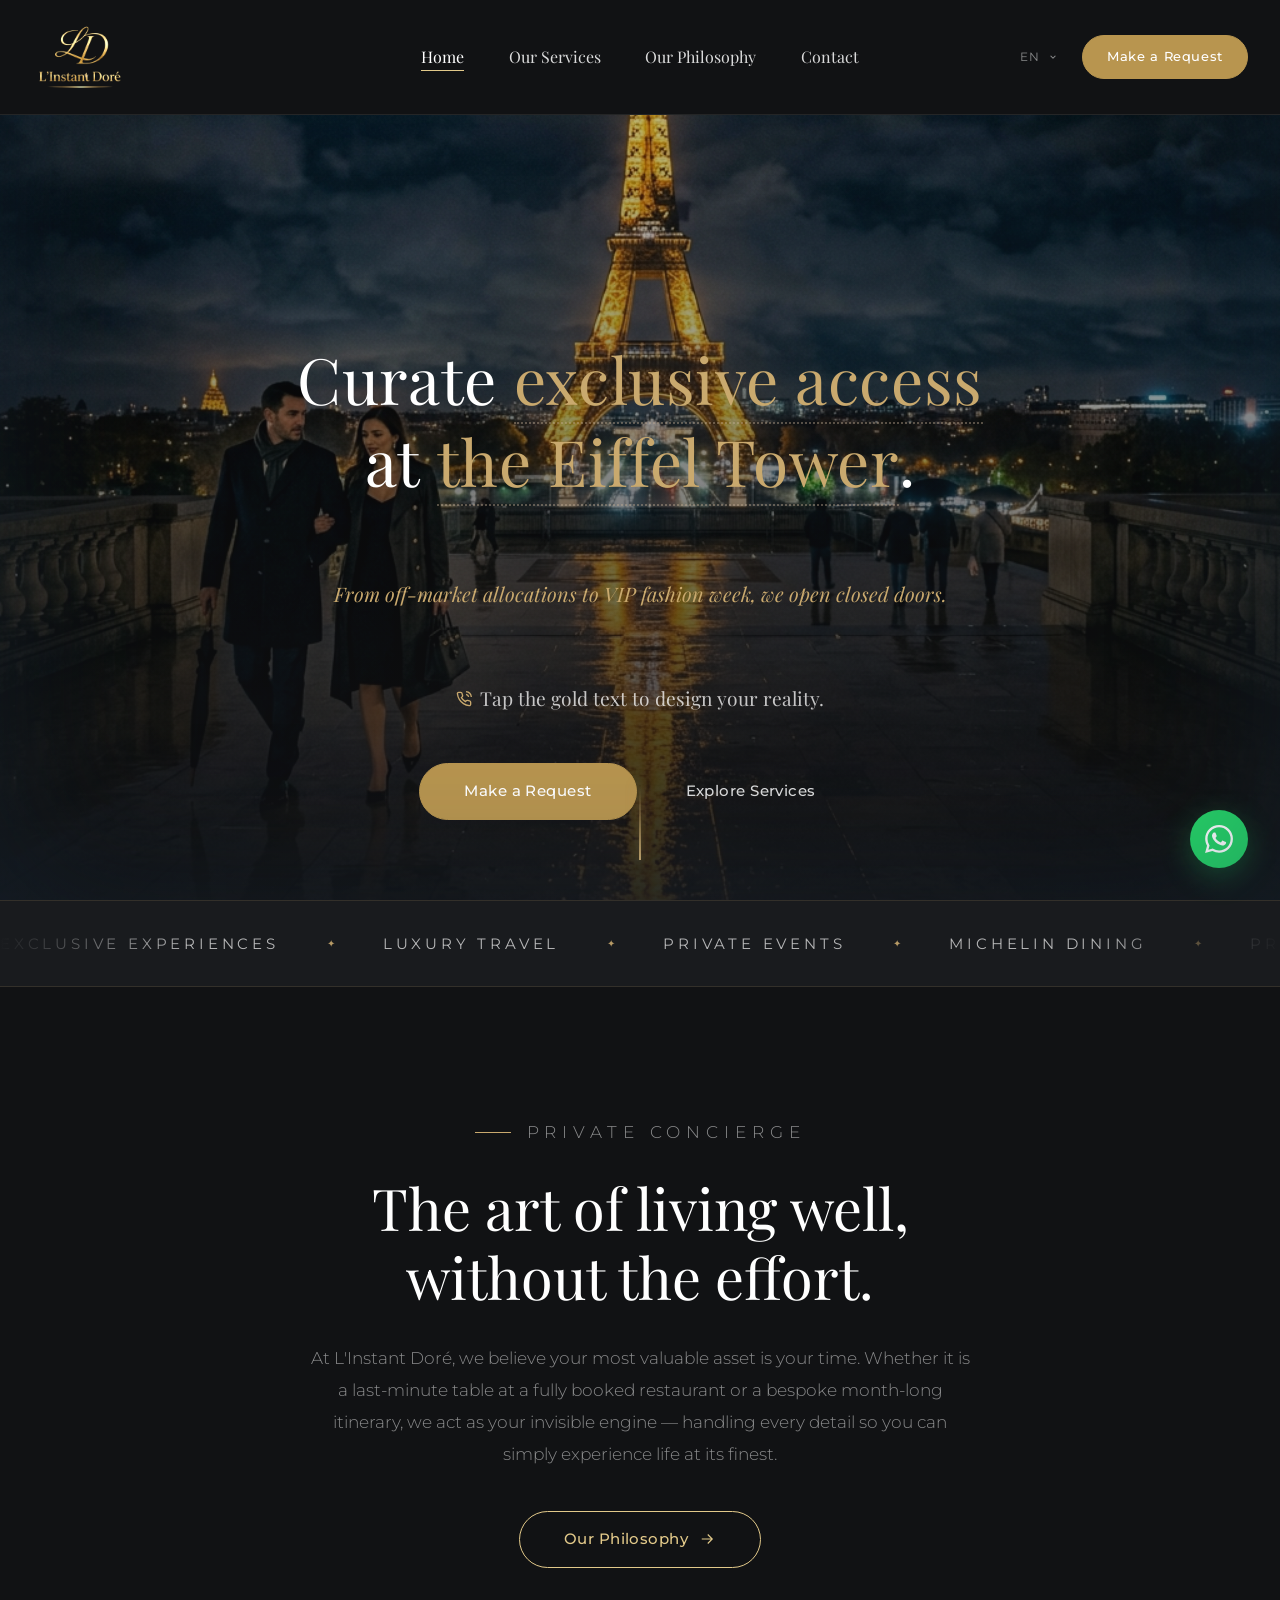
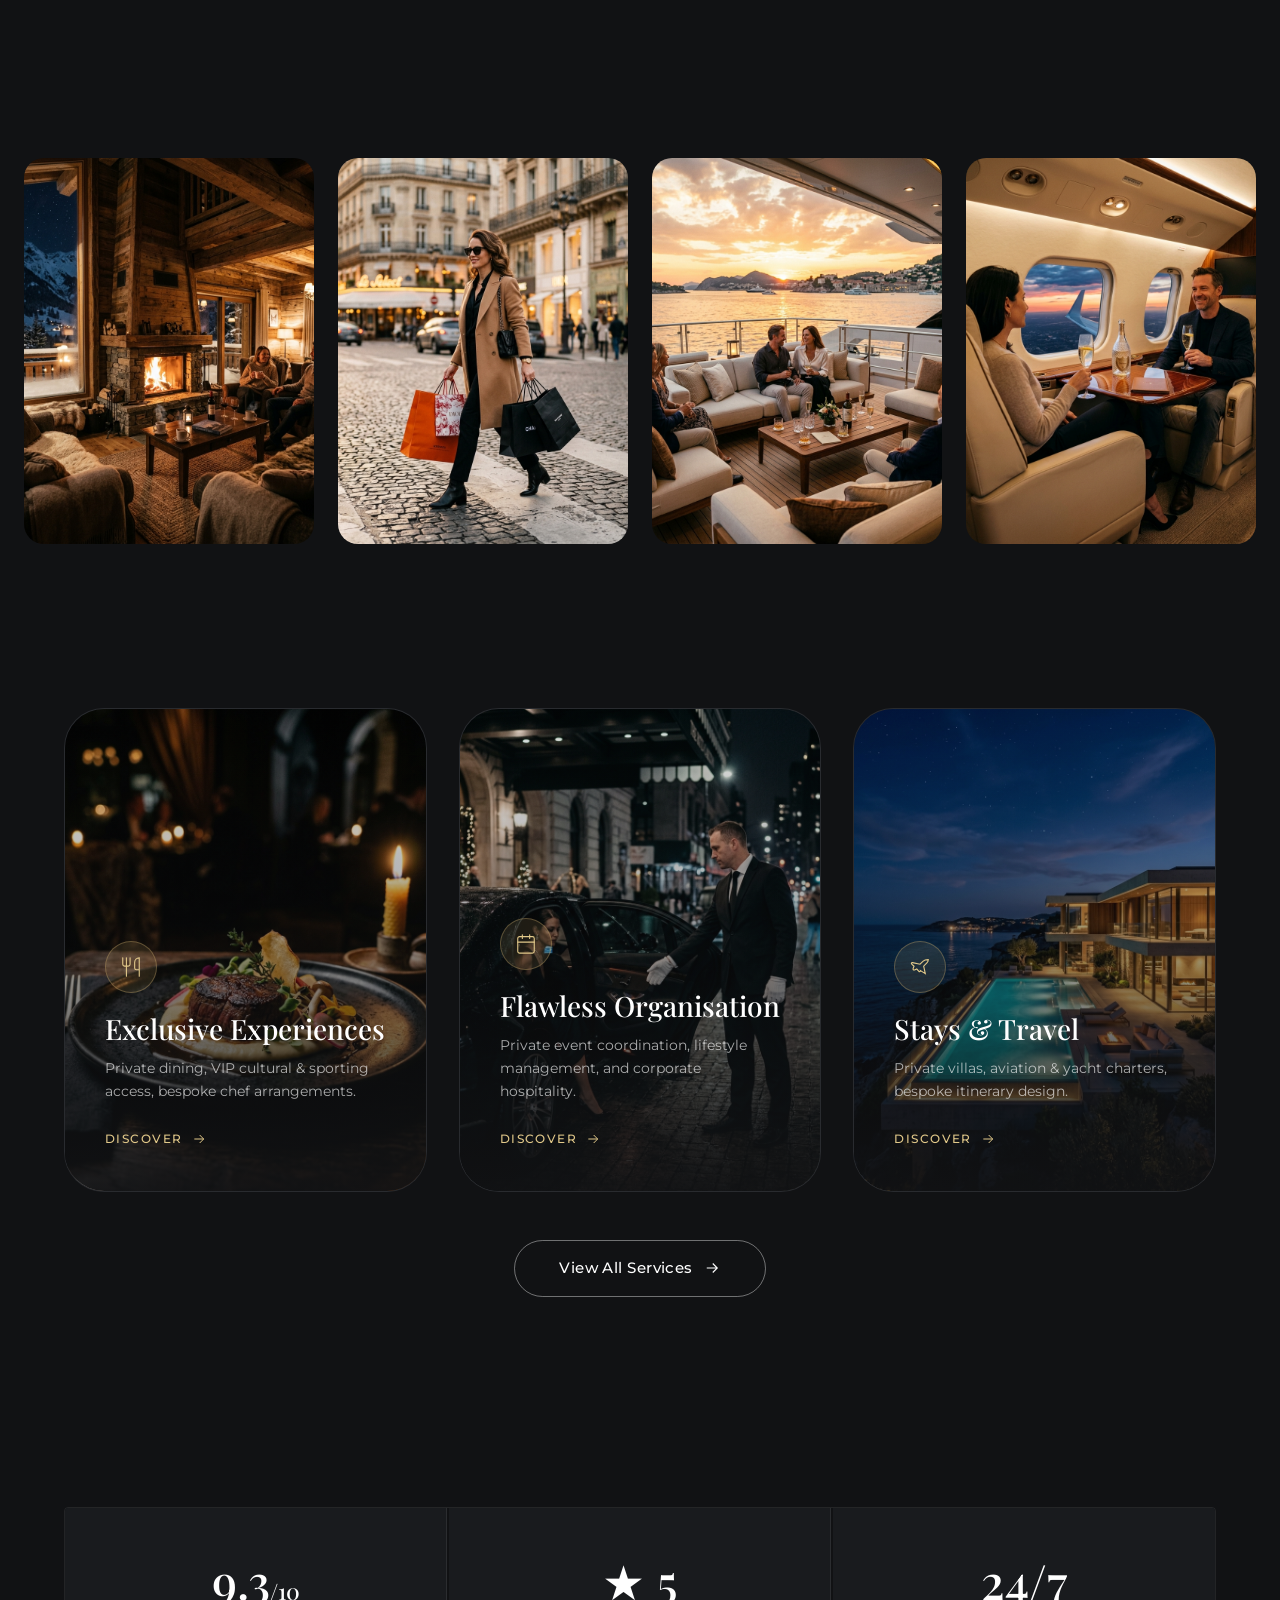
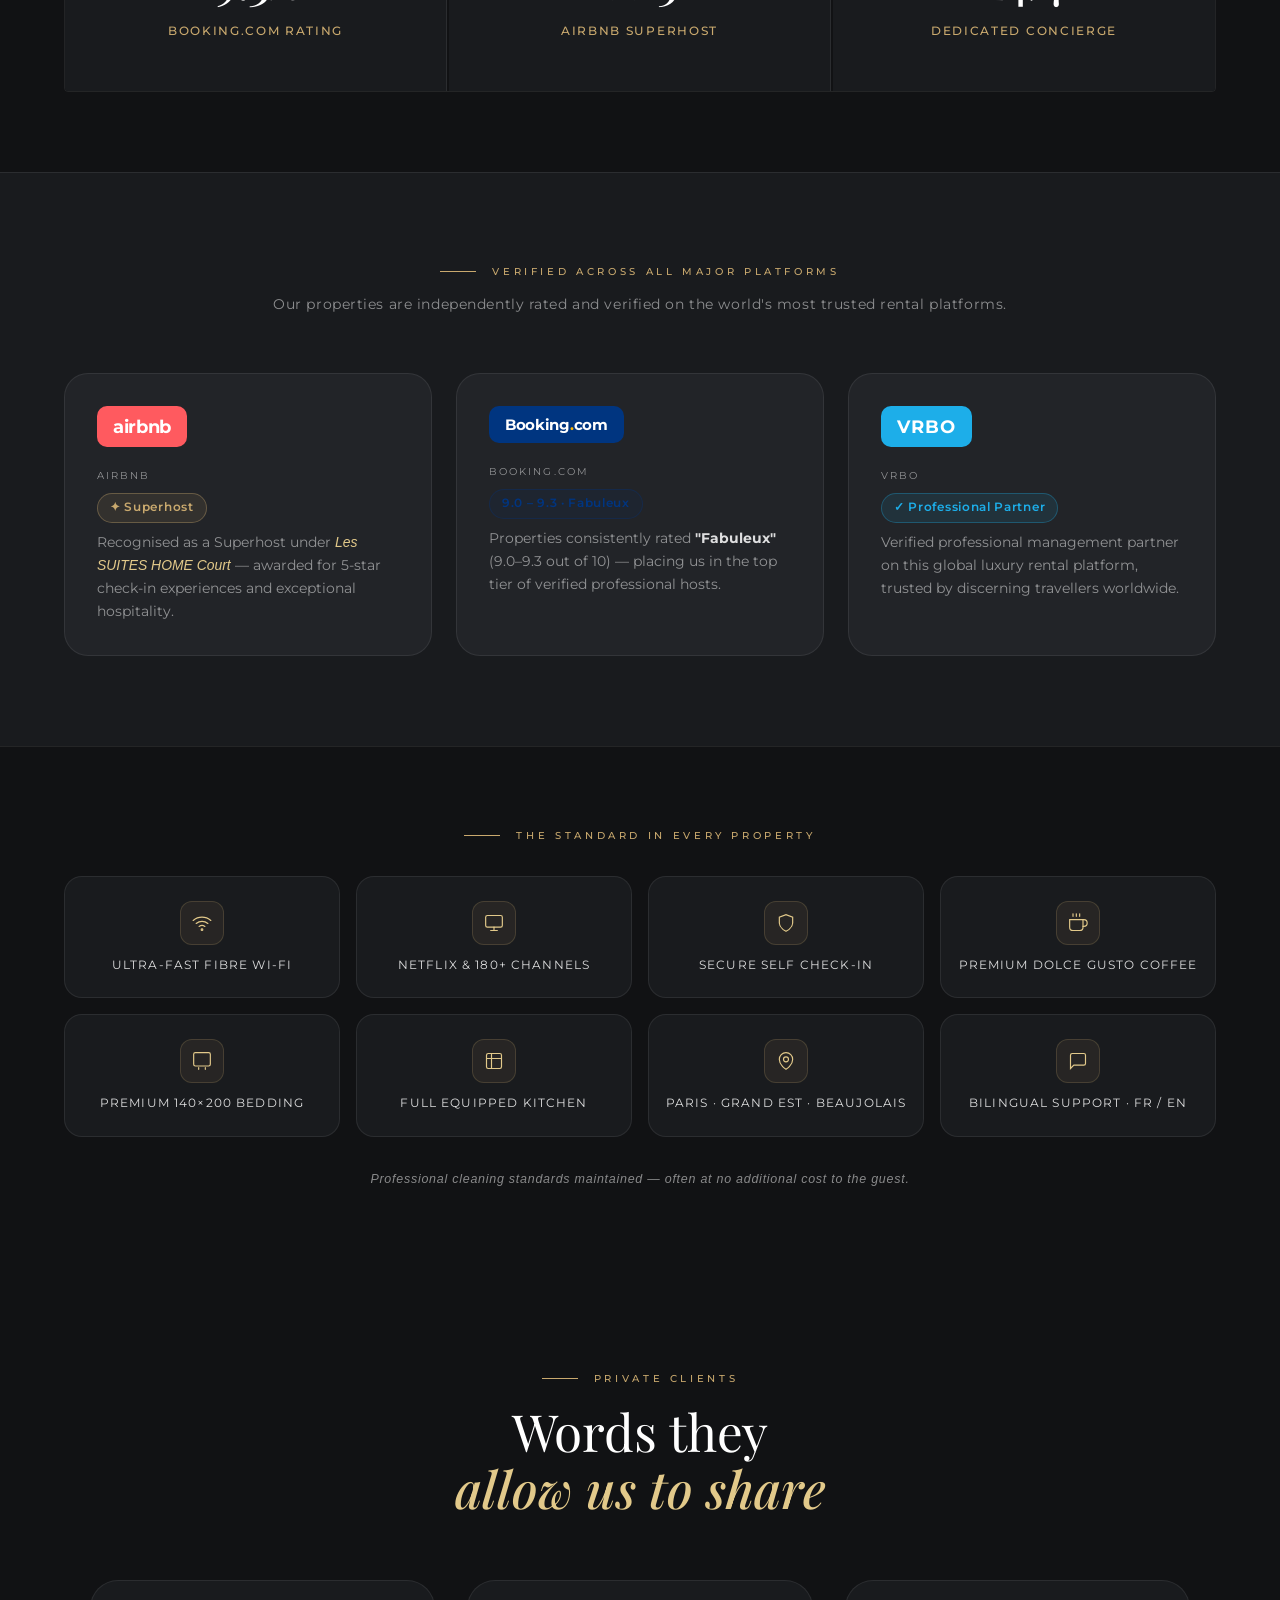
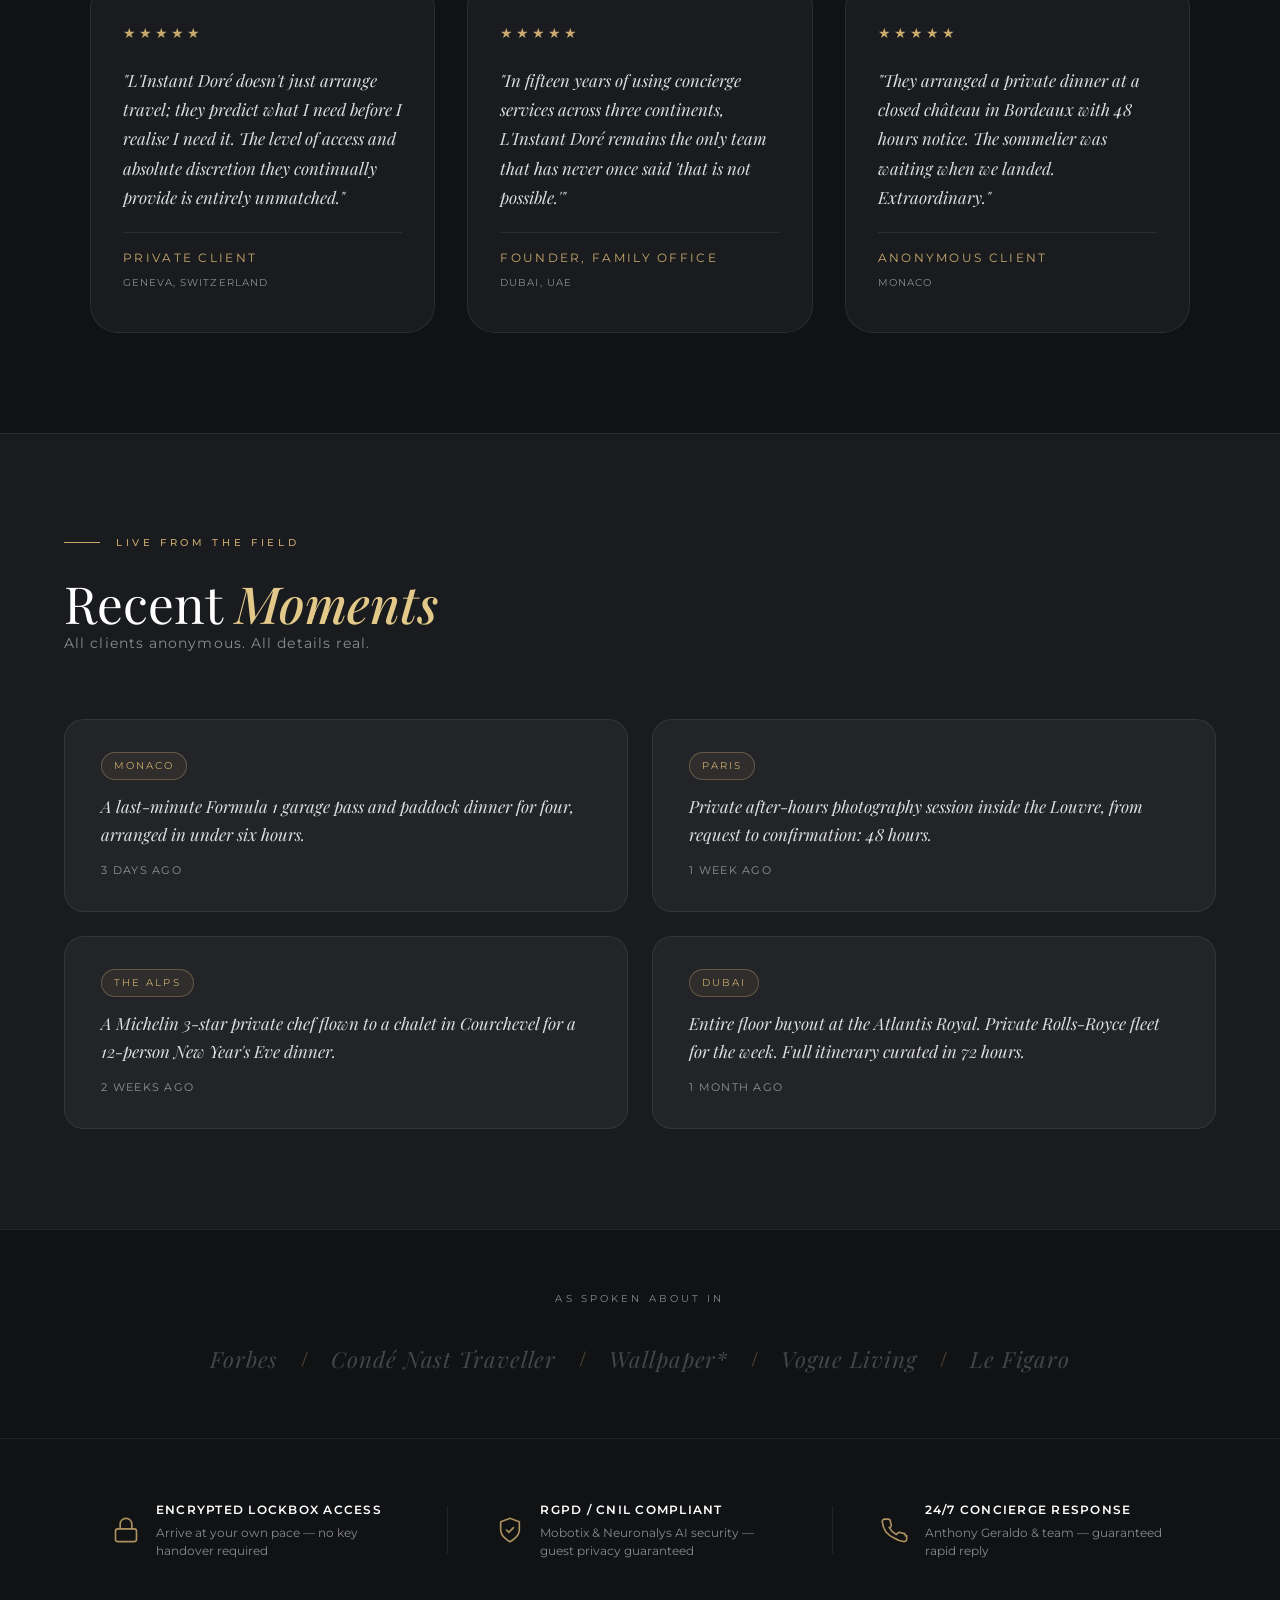
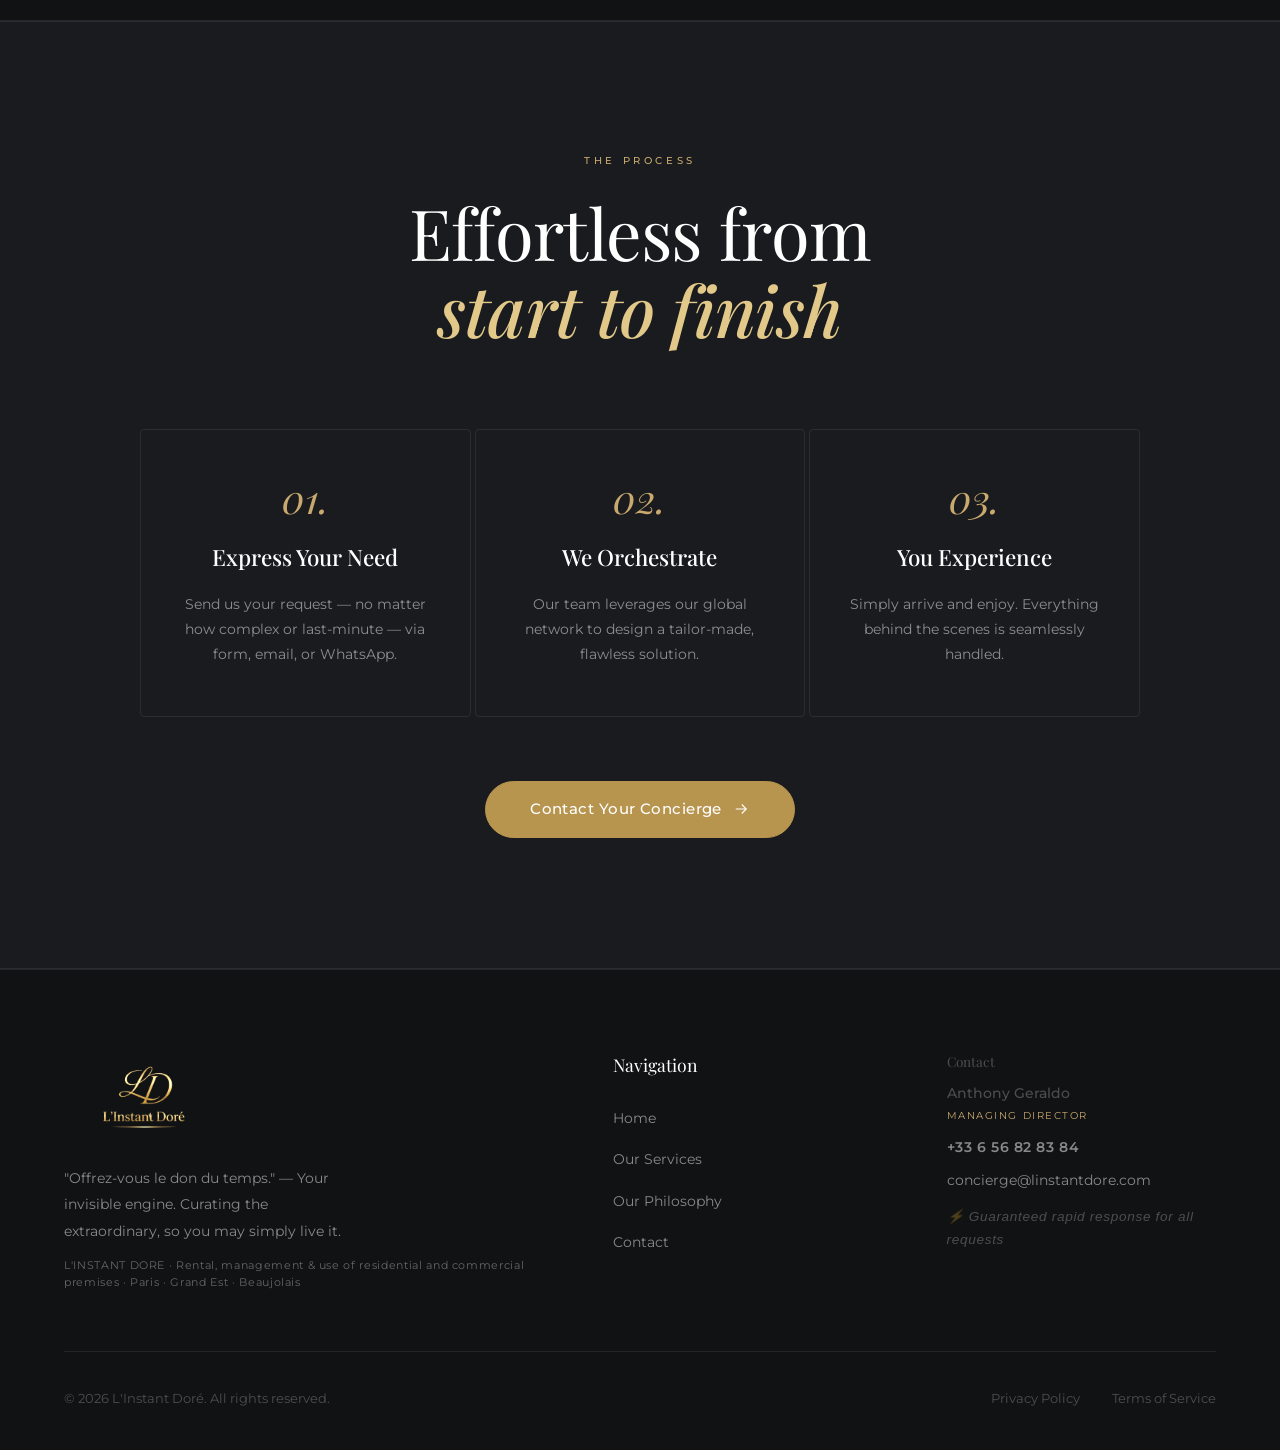
==== commit 55e86df7: "Fix: replace broken SVG brand icons with clean text logo pills" ====
--- a/index.html
+++ b/index.html
@@ -233,9 +233,7 @@
     <div class="platform-certs__grid">
 
       <div class="cert-card fade-up delay-1">
-        <div class="cert-card__icon">
-          <svg viewBox="0 0 32 32" fill="none" xmlns="http://www.w3.org/2000/svg" aria-hidden="true"><path d="M16 2.667C8.636 2.667 2.667 8.636 2.667 16S8.636 29.333 16 29.333 29.333 23.364 29.333 16 23.364 2.667 16 2.667zm0 4a9.312 9.312 0 0 1 6.04 2.215L6.882 22.04A9.333 9.333 0 0 1 16 6.667zm0 18.666a9.312 9.312 0 0 1-6.04-2.215L25.118 9.96A9.333 9.333 0 0 1 16 25.333z" fill="#FF5A5F"/></svg>
-        </div>
+        <span class="cert-logo cert-logo--airbnb">airbnb</span>
         <div class="cert-card__body">
           <span class="cert-card__platform">Airbnb</span>
           <span class="cert-card__badge">✦ Superhost</span>
@@ -244,9 +242,7 @@
       </div>
 
       <div class="cert-card fade-up delay-2">
-        <div class="cert-card__icon">
-          <svg viewBox="0 0 32 32" fill="none" xmlns="http://www.w3.org/2000/svg" aria-hidden="true"><rect x="2" y="8" width="28" height="18" rx="4" fill="#003580"/><text x="16" y="21" text-anchor="middle" font-family="Georgia,serif" font-size="11" font-weight="bold" fill="white">B.</text></svg>
-        </div>
+        <span class="cert-logo cert-logo--booking">Booking<span style="color:#FFB700;">.</span>com</span>
         <div class="cert-card__body">
           <span class="cert-card__platform">Booking.com</span>
           <span class="cert-card__badge" style="color:#003580; background:rgba(0,53,128,0.1); border-color:rgba(0,53,128,0.3);">9.0 – 9.3 · Fabuleux</span>
@@ -255,9 +251,7 @@
       </div>
 
       <div class="cert-card fade-up delay-3">
-        <div class="cert-card__icon">
-          <svg viewBox="0 0 32 32" fill="none" xmlns="http://www.w3.org/2000/svg" aria-hidden="true"><rect x="2" y="9" width="28" height="16" rx="3" fill="#1DAEE9"/><text x="16" y="21" text-anchor="middle" font-family="Georgia,serif" font-size="9" font-weight="bold" fill="white">VRBO</text></svg>
-        </div>
+        <span class="cert-logo cert-logo--vrbo">VRBO</span>
         <div class="cert-card__body">
           <span class="cert-card__platform">VRBO</span>
           <span class="cert-card__badge" style="color:#1DAEE9; background:rgba(29,174,233,0.1); border-color:rgba(29,174,233,0.3);">✓ Professional Partner</span>
--- a/home.css
+++ b/home.css
@@ -690,31 +690,40 @@
   background: var(--bg-3);
   border: 1px solid var(--border);
   border-radius: 24px;
-  padding: 2rem 2rem 2rem;
-  display: flex;
-  align-items: flex-start;
-  gap: 1.5rem;
+  padding: 2rem;
+  display: flex;
+  flex-direction: column;
+  gap: 1.25rem;
   transition: border-color 0.4s var(--ease), transform 0.4s var(--ease);
 }
 .cert-card:hover {
   border-color: var(--border-gold);
   transform: translateY(-4px);
 }
-.cert-card__icon {
-  flex-shrink: 0;
-  width: 52px;
-  height: 52px;
-  display: flex;
-  align-items: center;
-  justify-content: center;
-  background: var(--bg-2);
-  border: 1px solid var(--border);
-  border-radius: 14px;
-  padding: 10px;
-}
-.cert-card__icon svg {
-  width: 32px;
-  height: 32px;
+/* Text-based brand logo pill */
+.cert-logo {
+  display: inline-block;
+  font-family: var(--font-sans);
+  font-size: 1.1rem;
+  font-weight: 700;
+  letter-spacing: -0.02em;
+  padding: 6px 16px;
+  border-radius: 10px;
+  width: fit-content;
+}
+.cert-logo--airbnb {
+  color: #fff;
+  background: #FF5A5F;
+}
+.cert-logo--booking {
+  color: #fff;
+  background: #003580;
+  font-size: 0.95rem;
+}
+.cert-logo--vrbo {
+  color: #fff;
+  background: #1DAEE9;
+  letter-spacing: 0.05em;
 }
 .cert-card__body {
   display: flex;
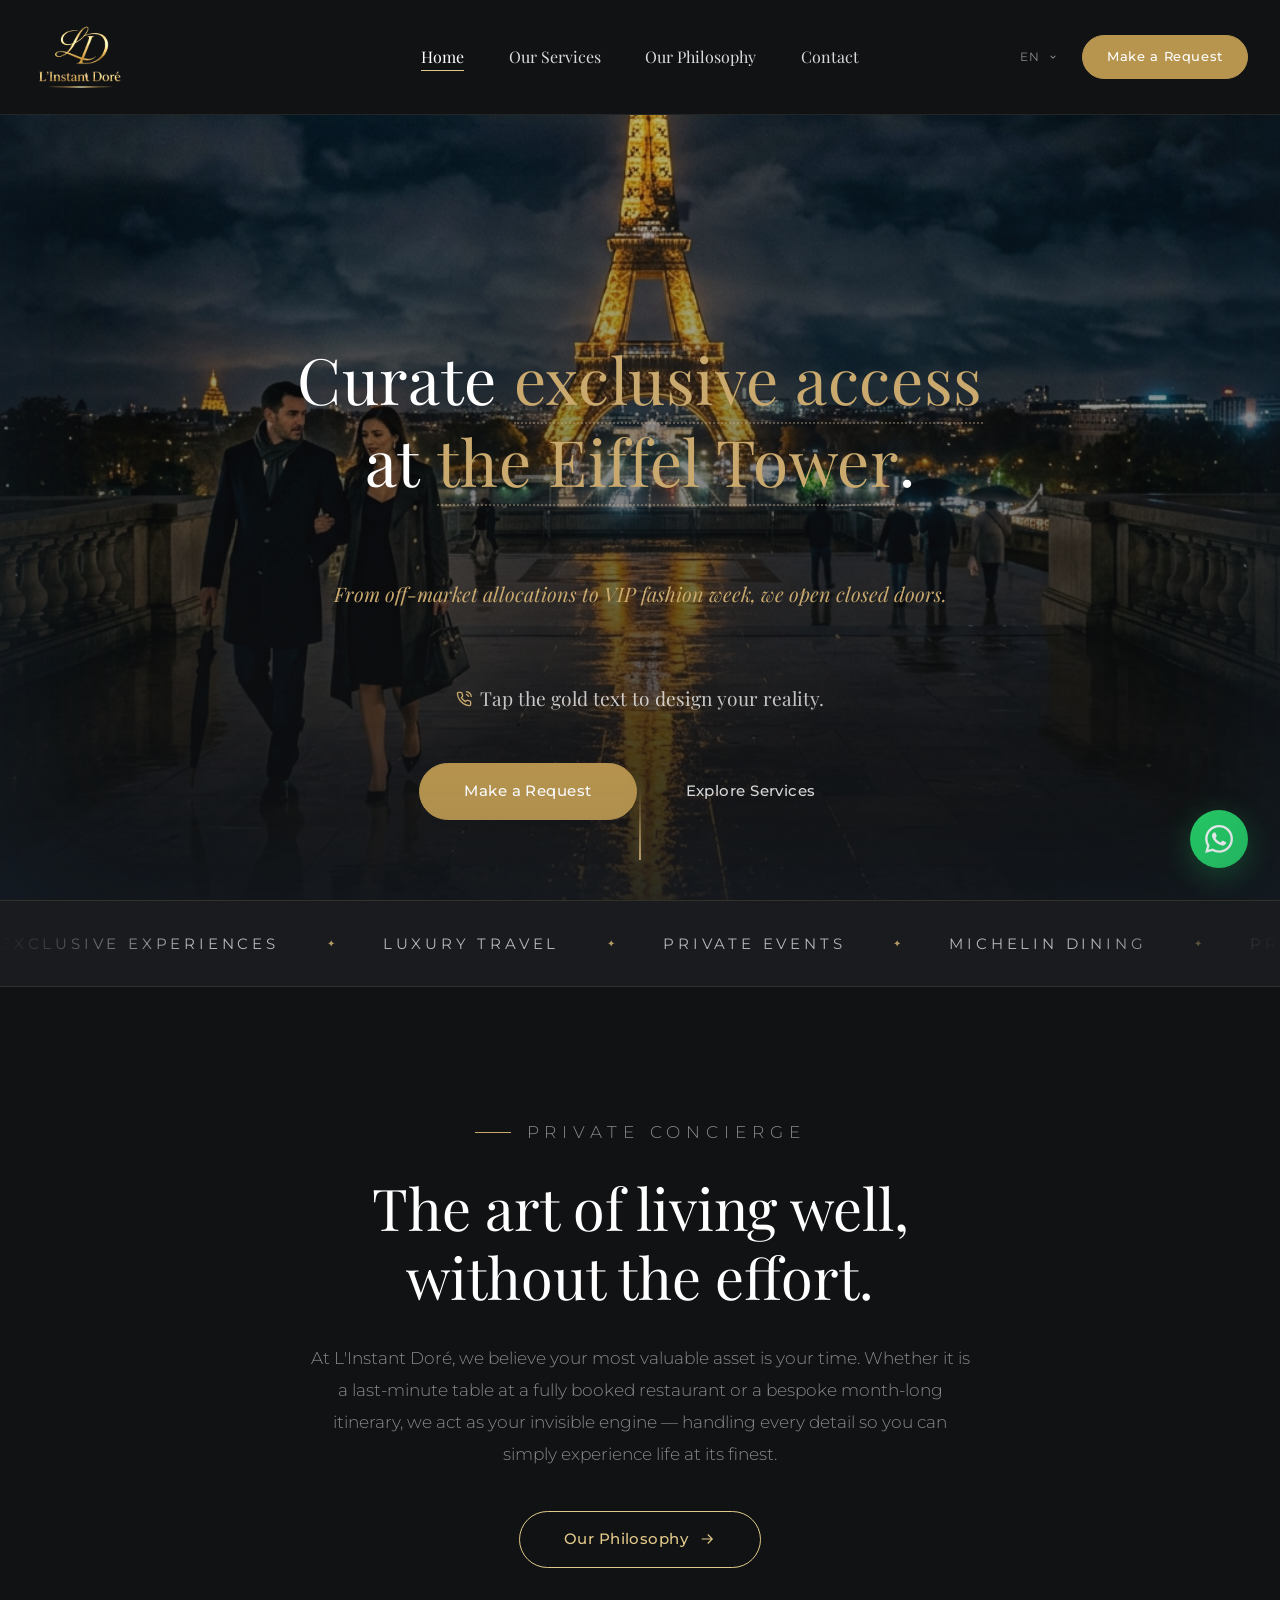
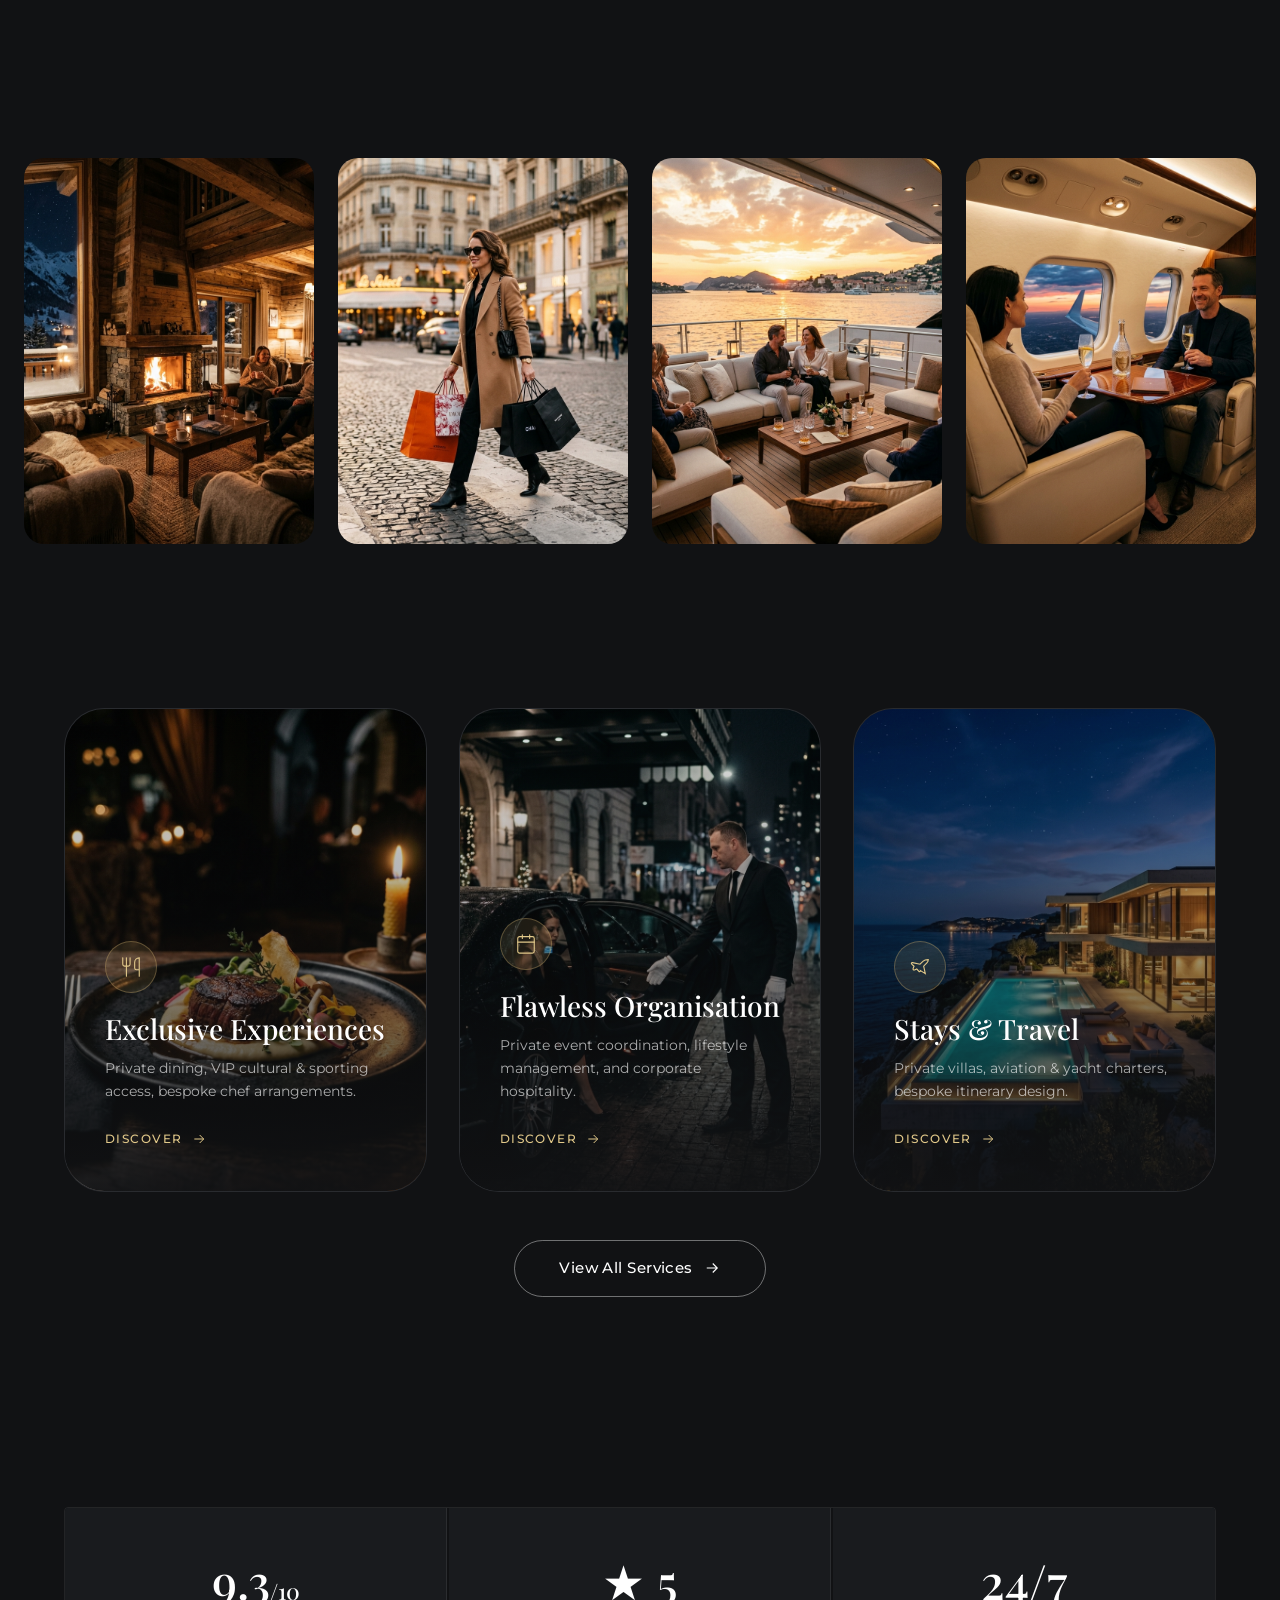
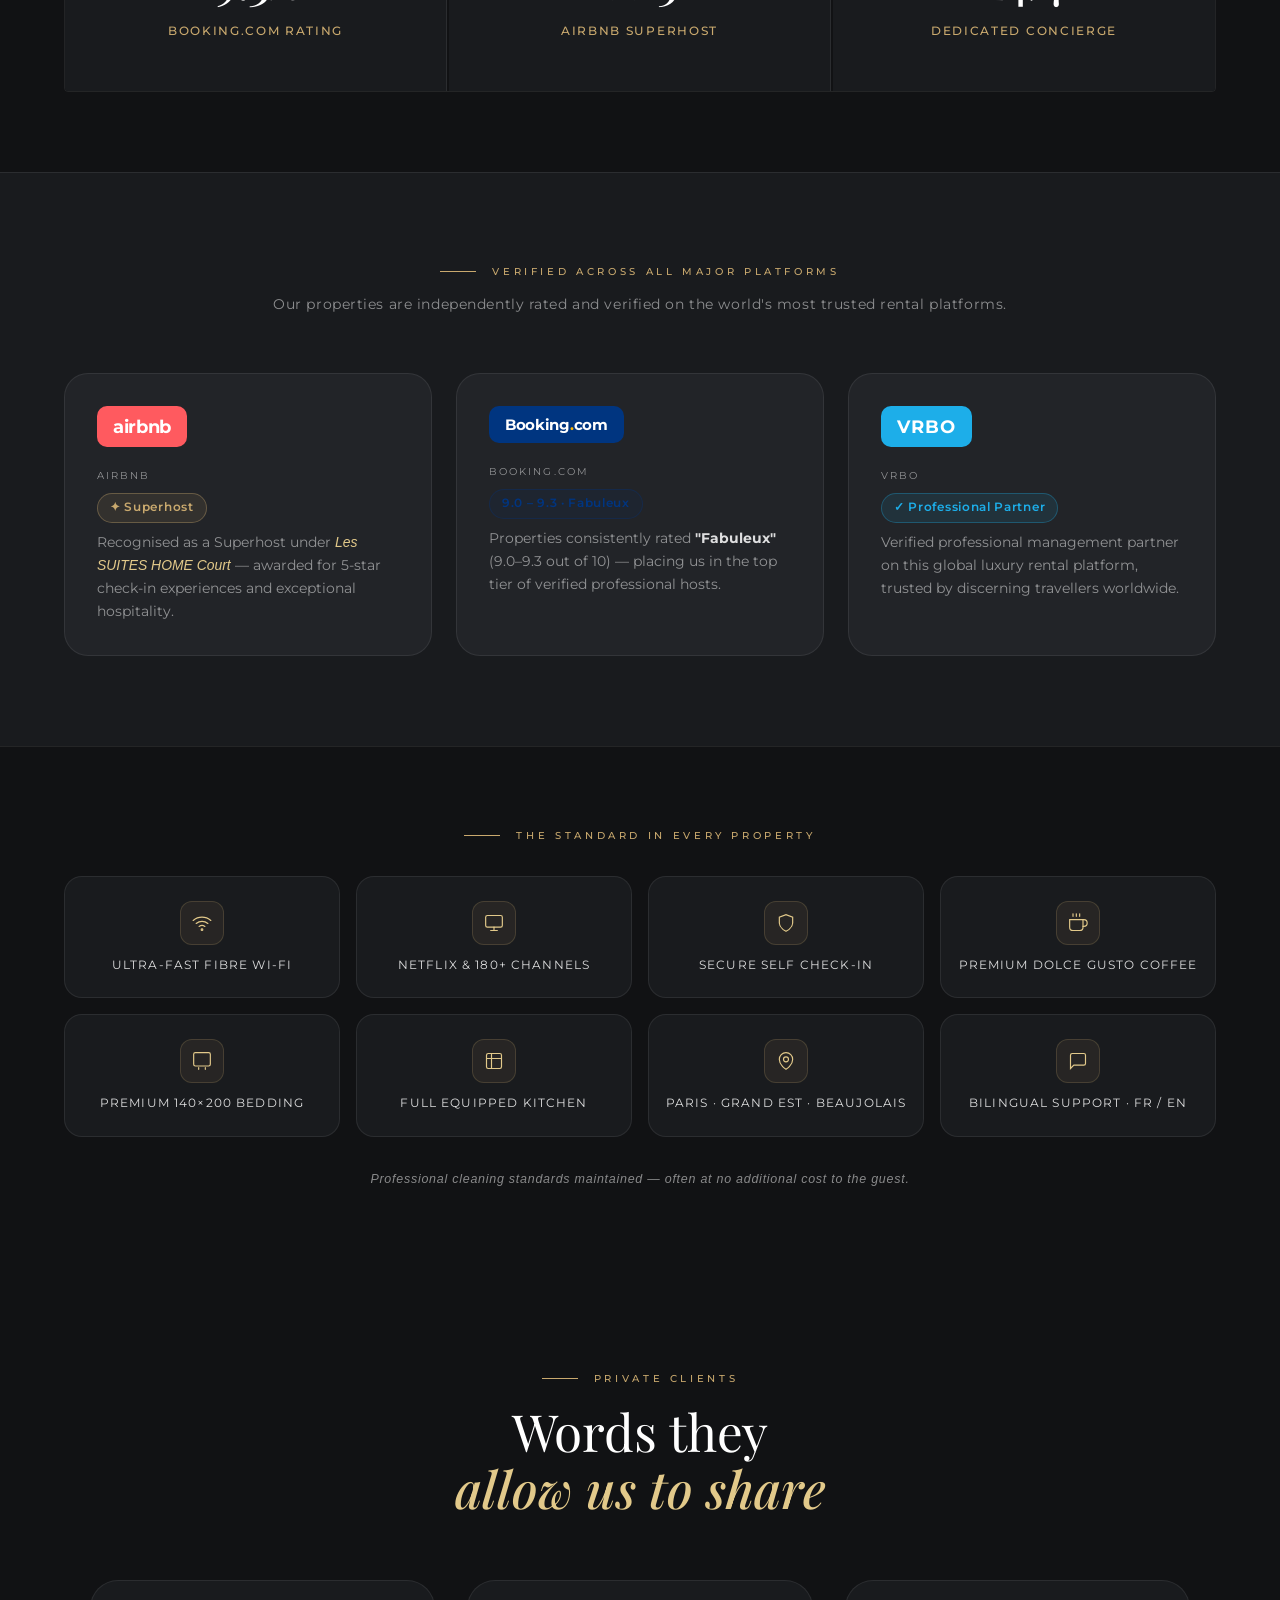
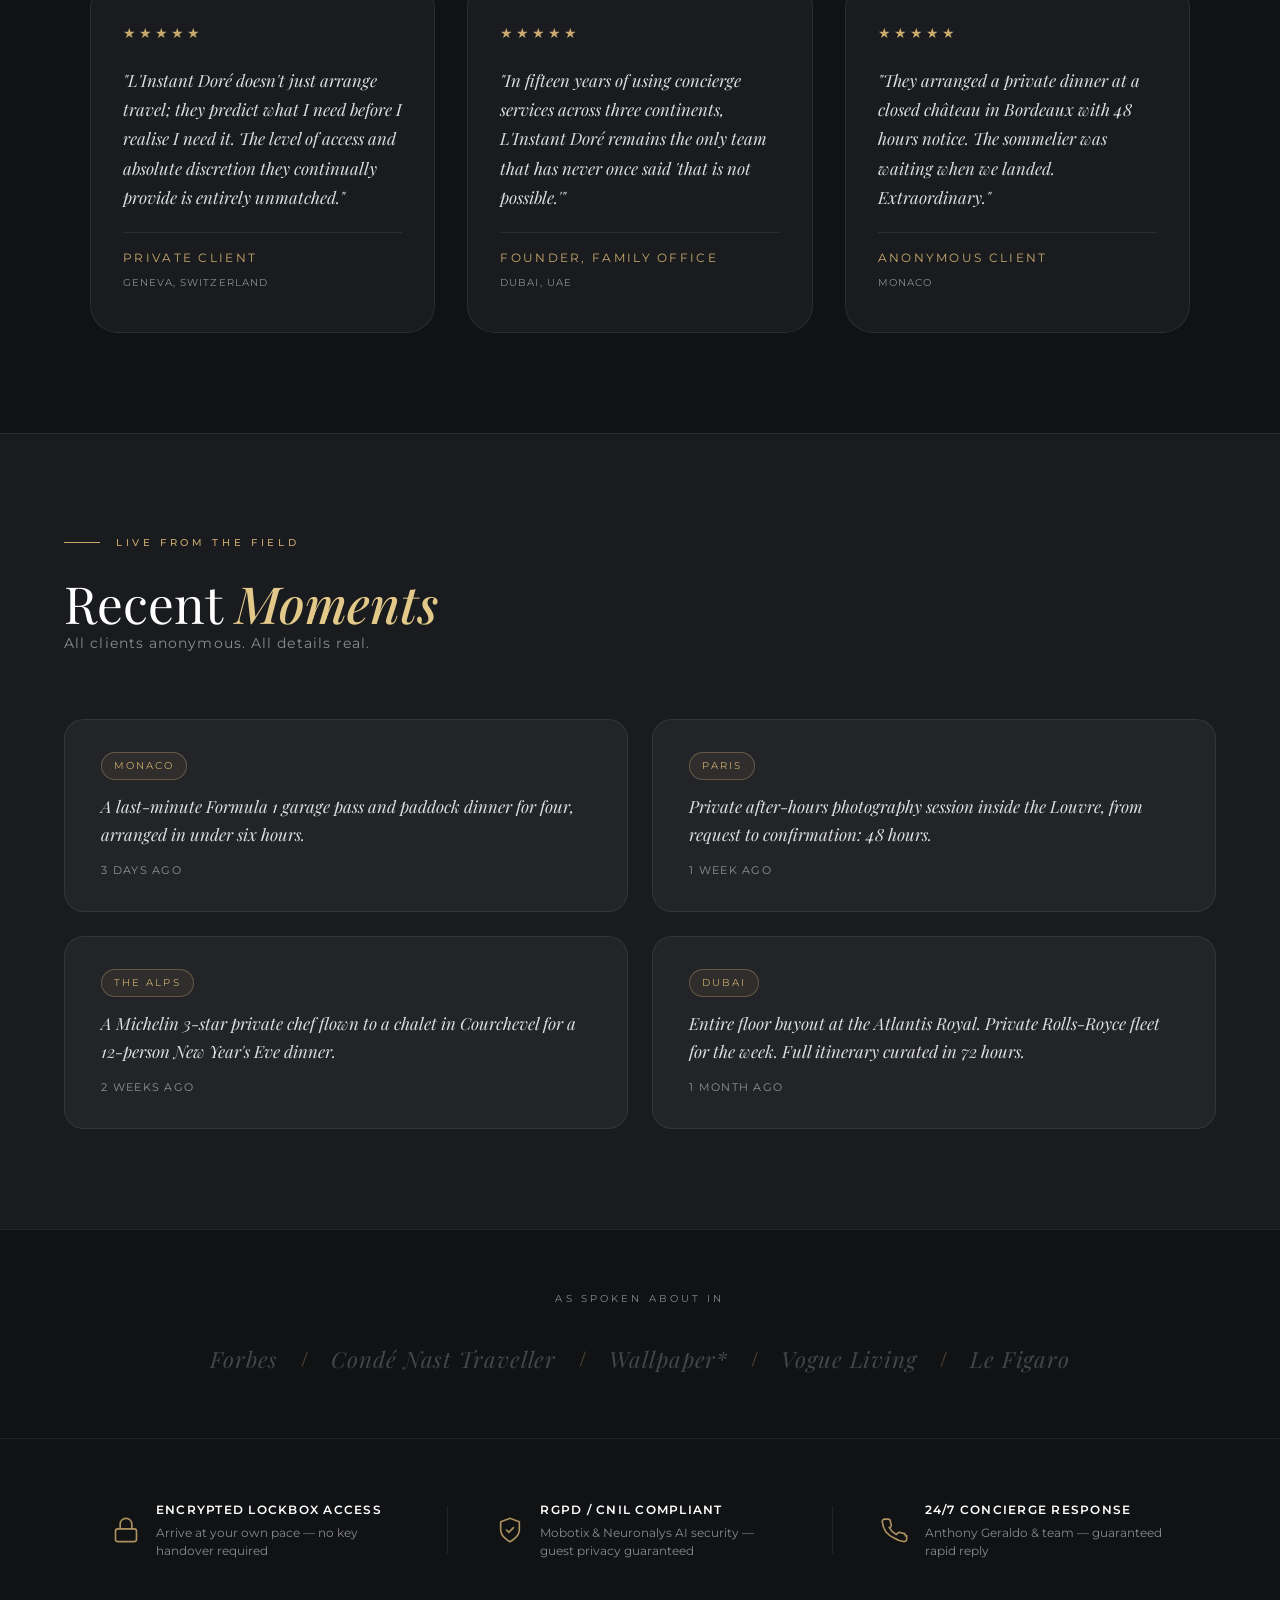
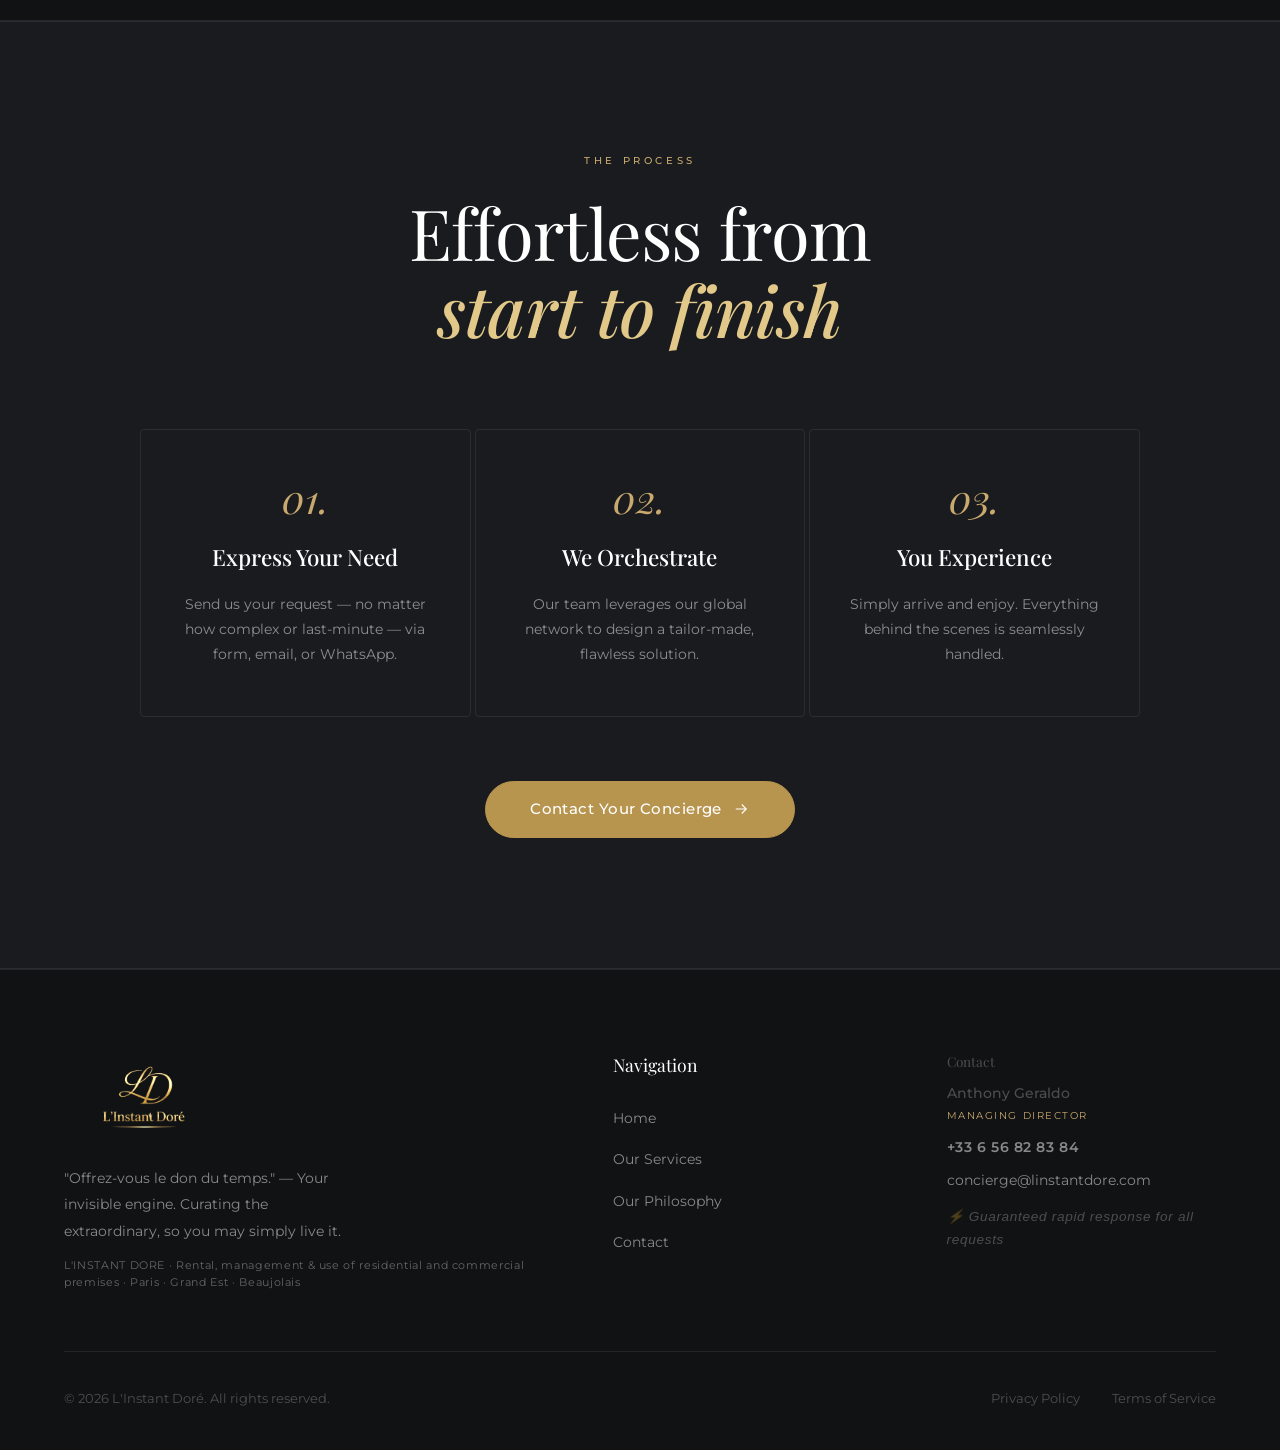
==== commit 28a714b2: "Fix: rename amenities section class to avoid trust-row CSS conflict — amenities grid now visible" ====
--- a/index.html
+++ b/index.html
@@ -263,8 +263,8 @@
   </div>
 </section>
 
-<!-- ══ TRUST PARTNERS ══════════════════════════════════ -->
-<section class="trust-row fade-up" aria-label="Standard amenities">
+<!-- ══ AMENITIES STANDARD ══════════════════════════════ -->
+<section class="amenities-section fade-up" aria-label="Standard amenities">
   <div class="container">
     <p class="section-eyebrow" style="justify-content:center; margin-bottom:2rem;">The Standard in Every Property</p>
     <div class="amenities-grid">
--- a/home.css
+++ b/home.css
@@ -759,10 +759,13 @@
 .cert-card__desc em { color: var(--gold-light); font-style: italic; }
 
 /* ══════════════════════════════════════════════════════
-   AMENITIES GRID  (replaces old trust-row)
-══════════════════════════════════════════════════════ */
-.trust-row.fade-up {
+   AMENITIES GRID
+══════════════════════════════════════════════════════ */
+.amenities-section {
   padding: 80px 0;
+  background: var(--bg);
+  border-top: 1px solid var(--border);
+  text-align: center;
 }
 .amenities-grid {
   display: grid;
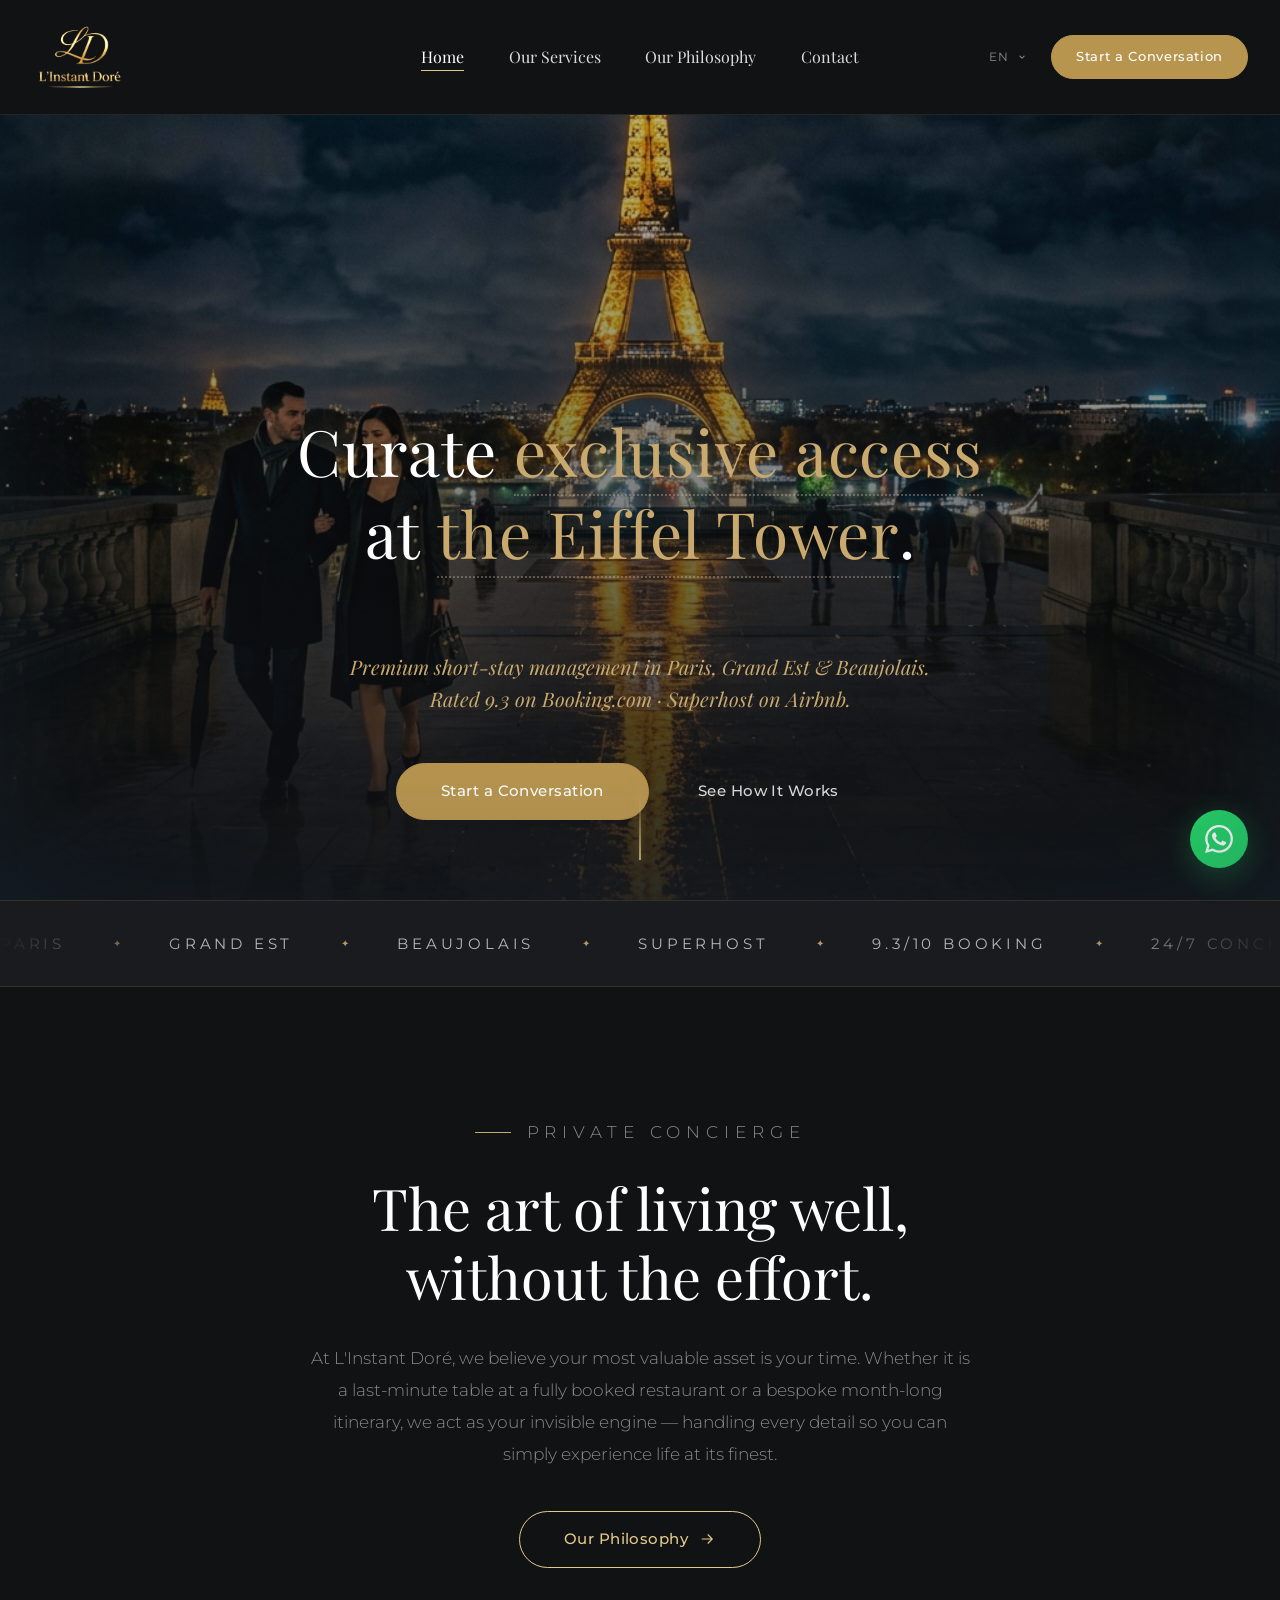
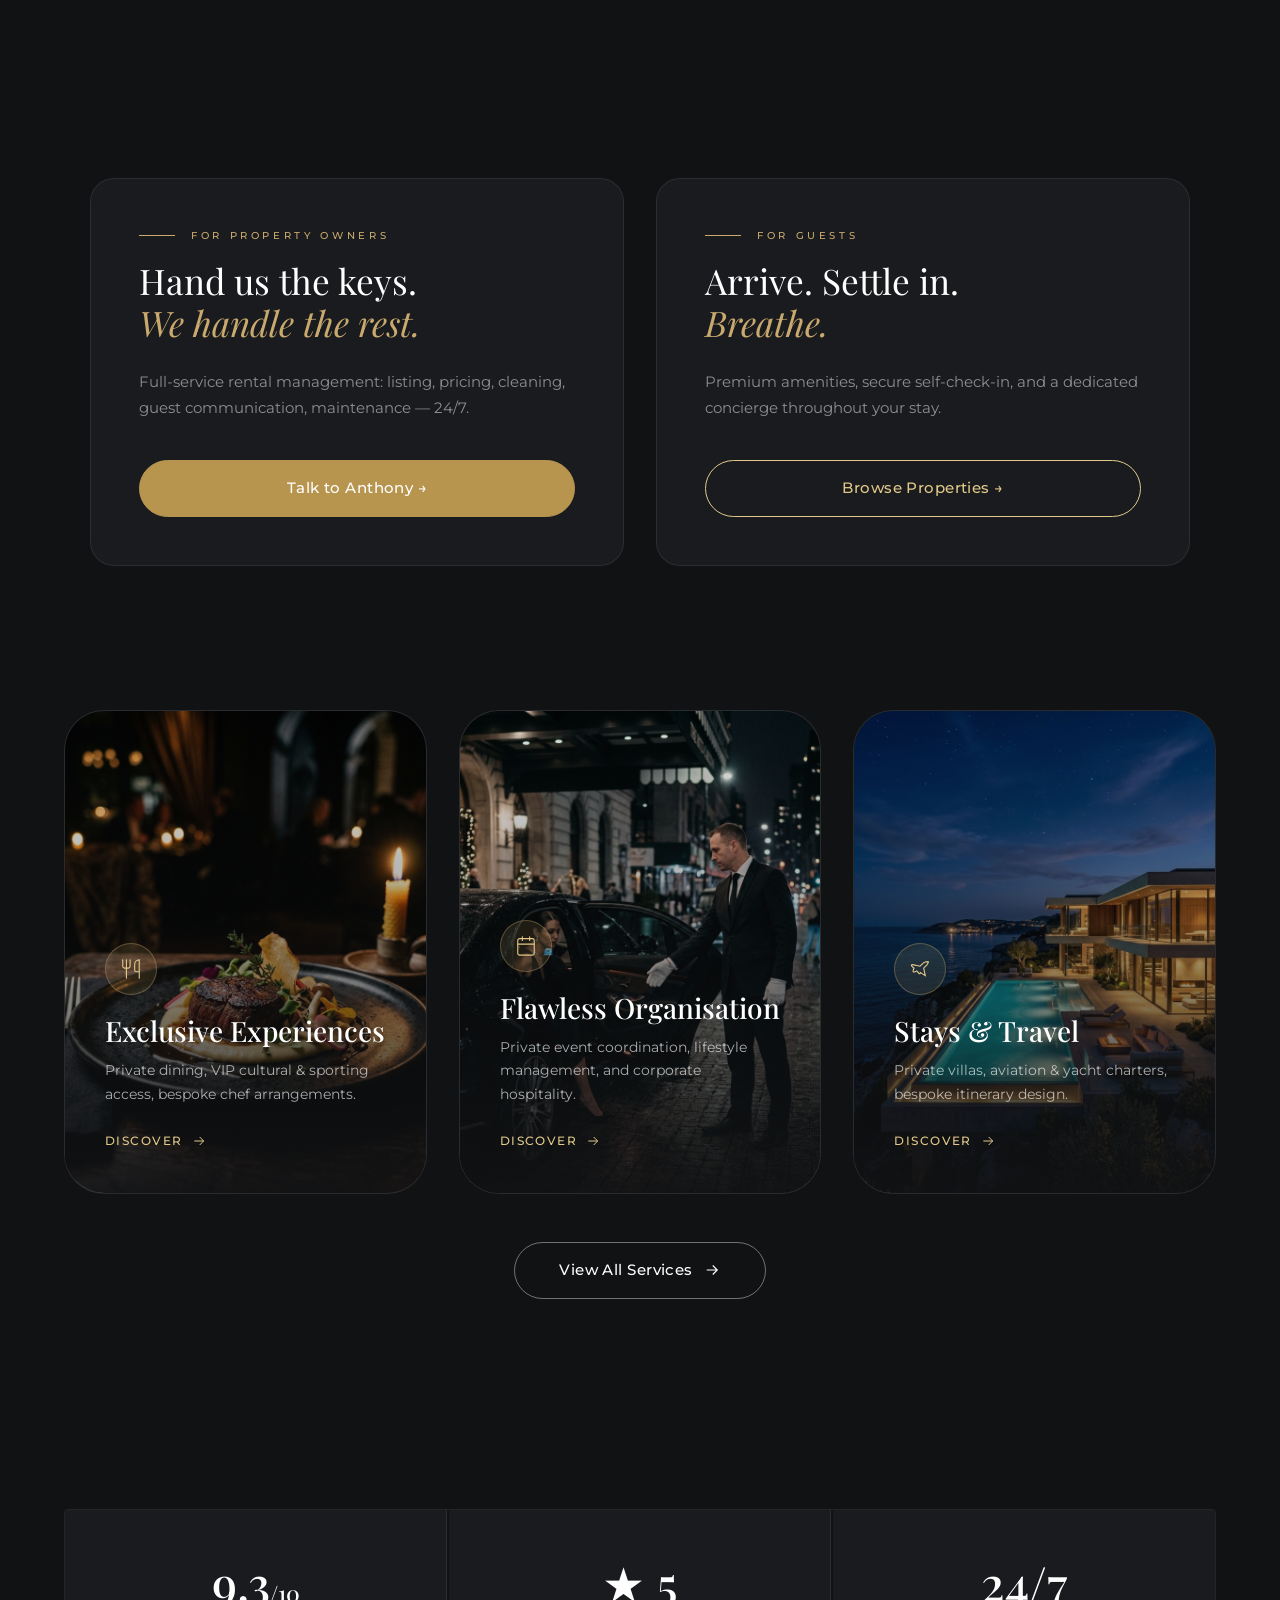
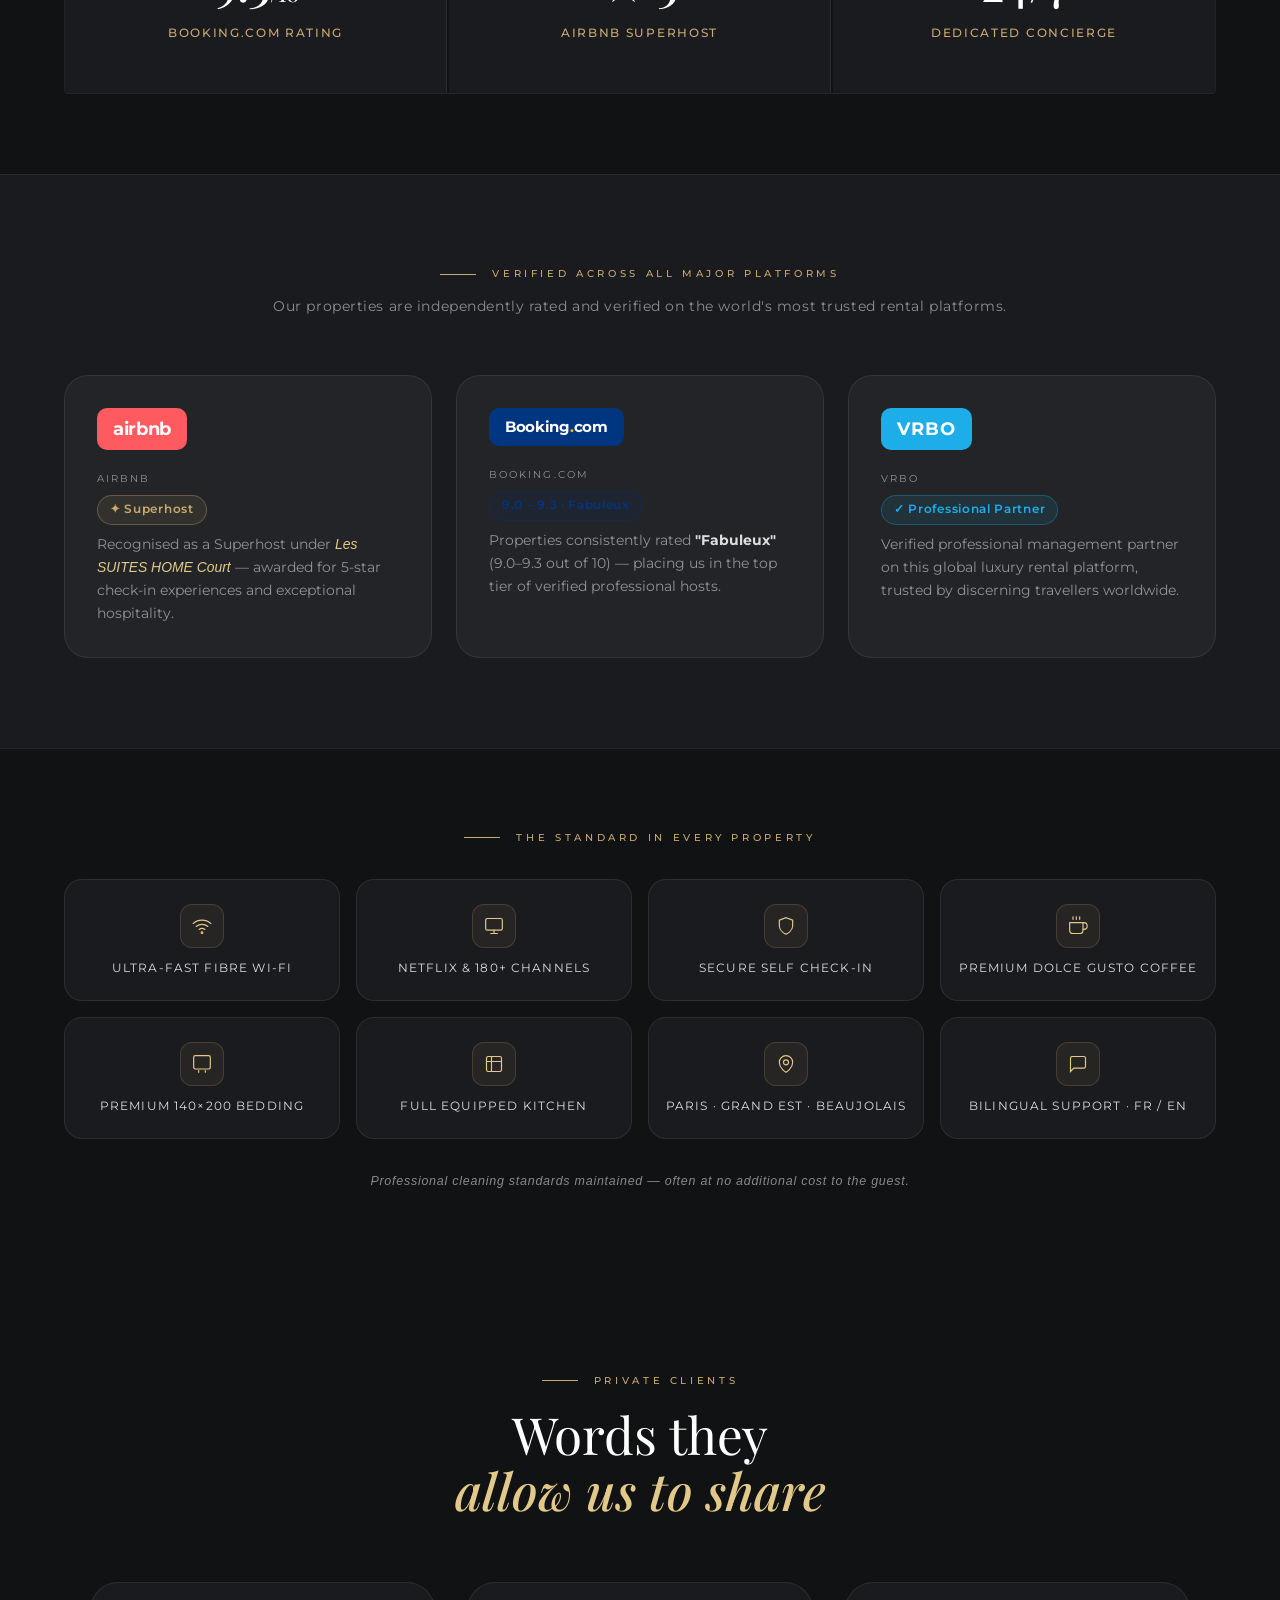
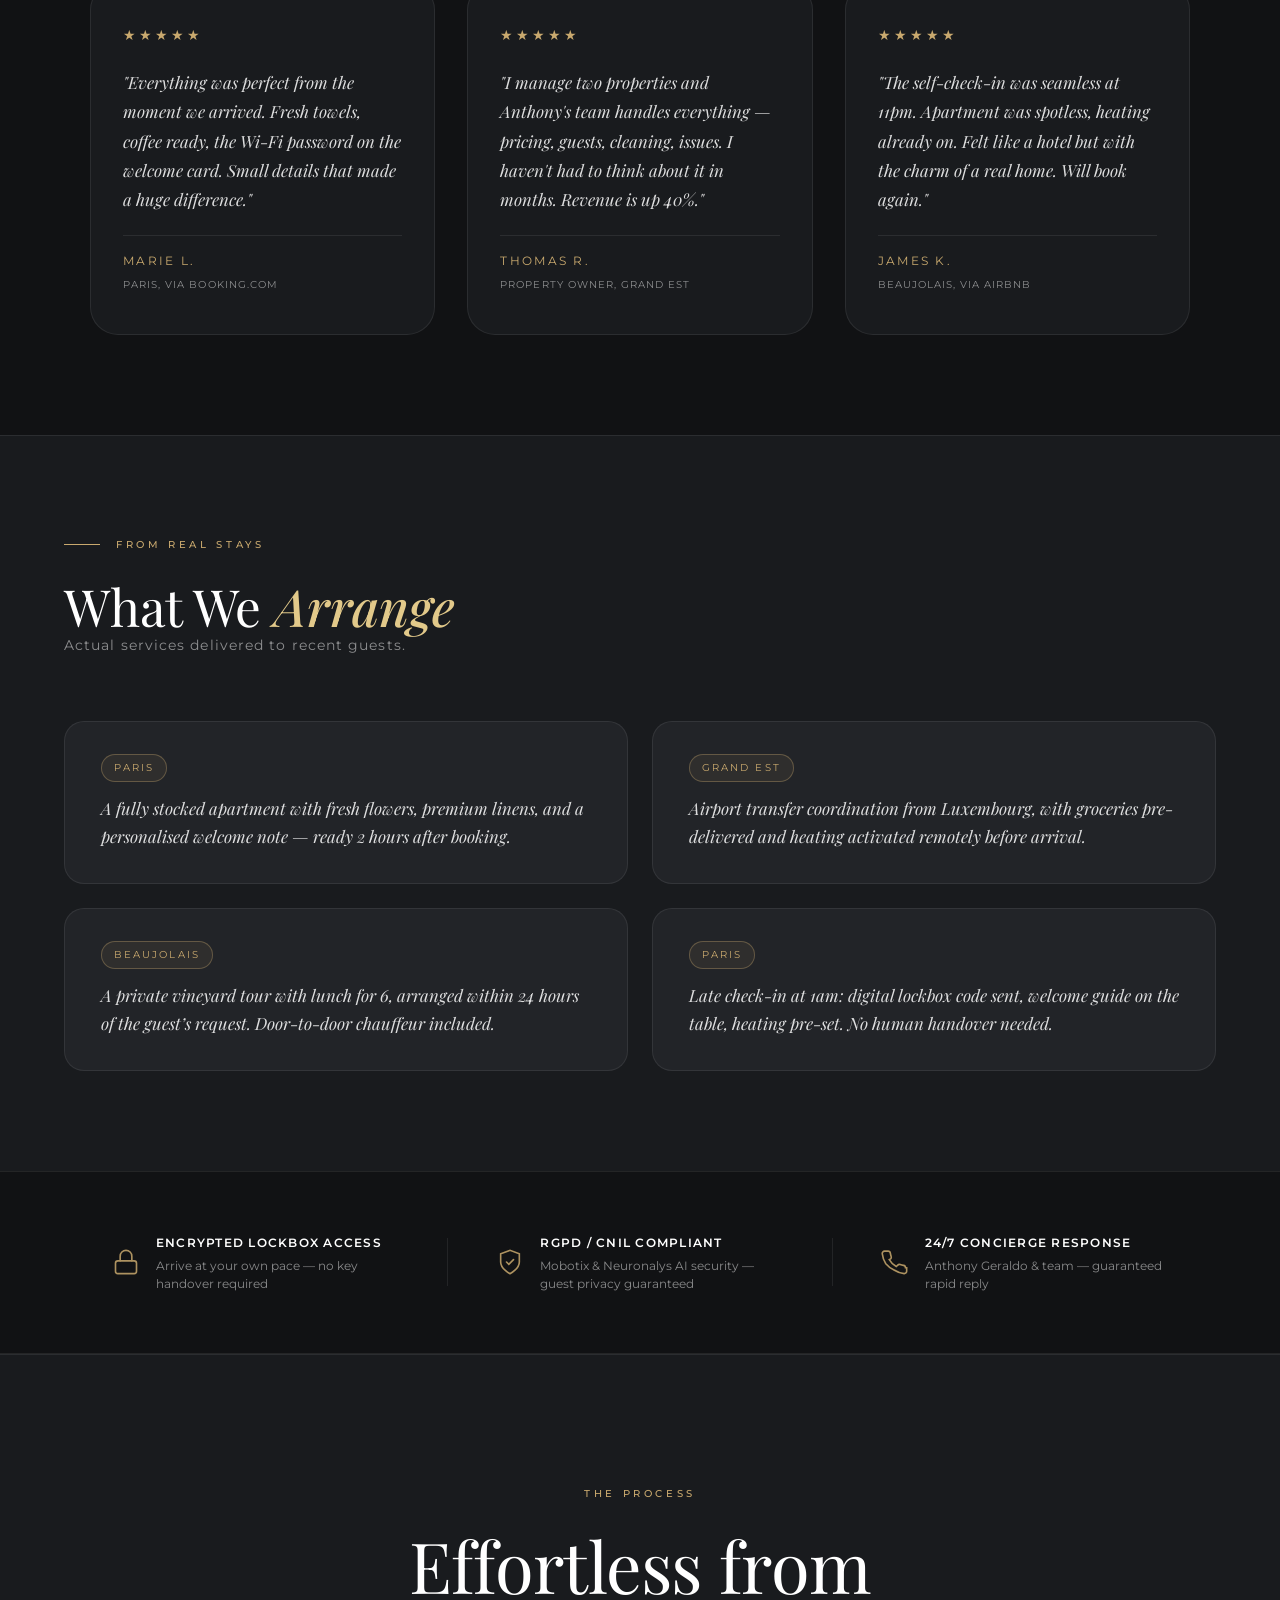
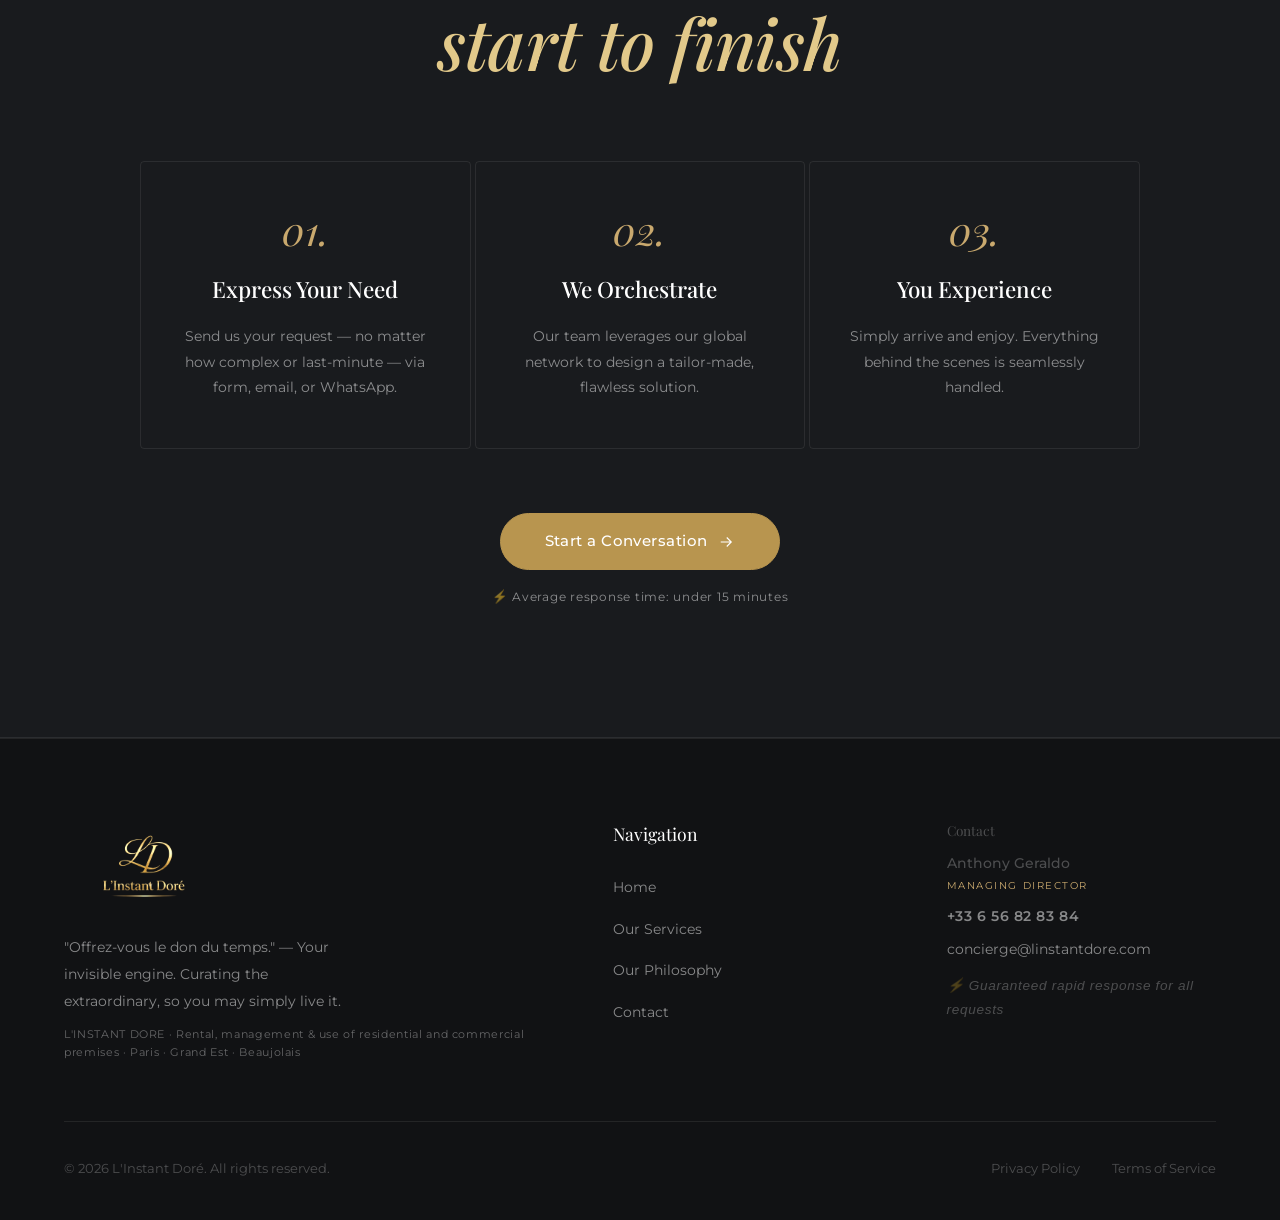
==== commit de731931: "feat: complete conversion audit overhaul" ====
--- a/index.html
+++ b/index.html
@@ -34,7 +34,7 @@
         <a href="index_fr.html">Français</a>
       </div>
     </div>
-      <a href="contact.html" class="nav__cta">Make a Request</a>
+      <a href="https://wa.me/33656828384?text=Hello%2C%20I%27d%20like%20to%20discuss%20your%20services." target="_blank" rel="noopener noreferrer" class="nav__cta">Start a Conversation</a>
     </div>
     <button class="nav__hamburger" id="hamburger" aria-label="Open menu" aria-expanded="false">
       <span></span><span></span><span></span>
@@ -49,7 +49,7 @@
   <a href="philosophy.html">Our Philosophy</a>
   <a href="contact.html">Contact</a>
   <div class="nav__mobile-lang"><a href="index.html" class="active">English</a><span class="nav__mobile-lang-sep">/</span><a href="index_fr.html">Français</a></div>
-  <a href="contact.html" class="nav__mobile-cta">Make a Request</a>
+  <a href="https://wa.me/33656828384?text=Hello%2C%20I%27d%20like%20to%20discuss%20your%20services." target="_blank" rel="noopener noreferrer" class="nav__mobile-cta">Start a Conversation</a>
 </div>
 
 <!-- ══ HERO ══════════════════════════════════════════ -->
@@ -72,15 +72,11 @@
       <span class="hero-locale-wrap"><span class="madlib-word" id="ml-locale" data-idx="0">the Eiffel Tower</span>.</span>
     </h1>
     <p id="hero-explanation" style="font-family: var(--font-serif); font-size: 1.25rem; color: var(--gold); margin-bottom: 2.5rem; font-style: italic; min-height: 3.2em; max-width: 650px; margin-left: auto; margin-right: auto; line-height: 1.6;">
-      From off-market allocations to VIP fashion week, we open closed doors.
-    </p>
-    <p class="hero__lead" style="display:flex; justify-content:center; align-items:center; gap:8px;">
-      <svg width="16" height="16" viewBox="0 0 24 24" fill="none" stroke="var(--gold)" stroke-width="2"><path d="M15.05 5A5 5 0 0 1 19 8.95M15.05 1A9 9 0 0 1 23 8.94m-1 7.98v3a2 2 0 0 1-2.18 2 19.79 19.79 0 0 1-8.63-3.07 19.5 19.5 0 0 1-6-6 19.79 19.79 0 0 1-3.07-8.67A2 2 0 0 1 4.11 2h3a2 2 0 0 1 2 1.72 12.84 12.84 0 0 0 .7 2.81 2 2 0 0 1-.45 2.11L8.09 9.91a16 16 0 0 0 6 6l1.27-1.27a2 2 0 0 1 2.11-.45 12.84 12.84 0 0 0 2.81.7A2 2 0 0 1 22 16.92z"></path></svg>
-      Tap the gold text to design your reality.
+      Premium short-stay management in Paris, Grand Est &amp; Beaujolais.<br>Rated 9.3 on Booking.com · Superhost on Airbnb.
     </p>
     <div class="hero__actions" style="margin-top: 3rem;">
-      <a href="contact.html" class="btn btn--gold">Make a Request</a>
-      <a href="services.html" class="btn btn--outline">Explore Services</a>
+      <a href="https://wa.me/33656828384?text=Hello%2C%20I%27d%20like%20to%20discuss%20your%20services." target="_blank" rel="noopener noreferrer" class="btn btn--gold">Start a Conversation</a>
+      <a href="#how-it-works" class="btn btn--outline">See How It Works</a>
     </div>
   </div>
   <div class="hero__scroll" aria-hidden="true">
@@ -91,17 +87,17 @@
 <!-- ══ MARQUEE STRIP ═══════════════════════════════════ -->
 <div class="marquee-strip" aria-hidden="true">
   <div class="marquee-strip__track">
-    <span>Exclusive Experiences</span><span class="dot">✦</span>
-    <span>Luxury Travel</span><span class="dot">✦</span>
-    <span>Private Events</span><span class="dot">✦</span>
-    <span>Michelin Dining</span><span class="dot">✦</span>
-    <span>Private Villas</span><span class="dot">✦</span>
+    <span>Paris</span><span class="dot">✦</span>
+    <span>Grand Est</span><span class="dot">✦</span>
+    <span>Beaujolais</span><span class="dot">✦</span>
+    <span>Superhost</span><span class="dot">✦</span>
+    <span>9.3/10 Booking</span><span class="dot">✦</span>
     <span>24/7 Concierge</span><span class="dot">✦</span>
-    <span>Exclusive Experiences</span><span class="dot">✦</span>
-    <span>Luxury Travel</span><span class="dot">✦</span>
-    <span>Private Events</span><span class="dot">✦</span>
-    <span>Michelin Dining</span><span class="dot">✦</span>
-    <span>Private Villas</span><span class="dot">✦</span>
+    <span>Paris</span><span class="dot">✦</span>
+    <span>Grand Est</span><span class="dot">✦</span>
+    <span>Beaujolais</span><span class="dot">✦</span>
+    <span>Superhost</span><span class="dot">✦</span>
+    <span>9.3/10 Booking</span><span class="dot">✦</span>
     <span>24/7 Concierge</span><span class="dot">✦</span>
   </div>
 </div>
@@ -119,20 +115,22 @@
   </div>
 </section>
 
-<!-- ══ VISUAL ARCHIVE / GALLERY ════════════════════════ -->
-<section class="visual-archive override-bg" aria-label="Visual Archive">
-  <div class="archive-grid">
-    <div class="archive-item fade-up">
-      <img src="images/chalet_fire.png" loading="lazy" alt="Alpine Chalet">
-    </div>
-    <div class="archive-item fade-up delay-1">
-      <img src="images/chic_shopping.png" loading="lazy" alt="Chic Shopping Paris">
-    </div>
-    <div class="archive-item fade-up delay-2">
-      <img src="images/yacht_deck.png" loading="lazy" alt="Superyacht Deck">
-    </div>
-    <div class="archive-item fade-up delay-3">
-      <img src="images/private_jet.png" loading="lazy" alt="Private Jet Interior">
+<!-- ══ WHO WE SERVE ═══════════════════════════════ -->
+<section class="dual-audience fade-up" aria-label="Who we serve">
+  <div class="container">
+    <div class="dual-audience__grid">
+      <div class="dual-audience__card">
+        <p class="section-eyebrow" style="margin-bottom:1rem;">For Property Owners</p>
+        <h3 class="dual-audience__title">Hand us the keys.<br><em>We handle the rest.</em></h3>
+        <p class="dual-audience__body">Full-service rental management: listing, pricing, cleaning, guest communication, maintenance — 24/7.</p>
+        <a href="https://wa.me/33656828384?text=Hello%2C%20I%27m%20a%20property%20owner%20and%20I%27d%20like%20to%20discuss%20management." target="_blank" rel="noopener noreferrer" class="btn btn--gold" style="margin-top:auto;">Talk to Anthony →</a>
+      </div>
+      <div class="dual-audience__card">
+        <p class="section-eyebrow" style="margin-bottom:1rem;">For Guests</p>
+        <h3 class="dual-audience__title">Arrive. Settle in.<br><em>Breathe.</em></h3>
+        <p class="dual-audience__body">Premium amenities, secure self-check-in, and a dedicated concierge throughout your stay.</p>
+        <a href="services.html" class="btn btn--outline-gold" style="margin-top:auto;">Browse Properties →</a>
+      </div>
     </div>
   </div>
 </section>
@@ -328,82 +326,61 @@
     <div class="testimonials-grid">
       <div class="testimonial-card fade-up delay-1">
         <div class="testimonial-stars">★★★★★</div>
-        <p class="testimonial-quote">"L'Instant Doré doesn't just arrange travel; they predict what I need before I realise I need it. The level of access and absolute discretion they continually provide is entirely unmatched."</p>
+        <p class="testimonial-quote">"Everything was perfect from the moment we arrived. Fresh towels, coffee ready, the Wi-Fi password on the welcome card. Small details that made a huge difference."</p>
         <div class="testimonial-author">
-          Private Client
-          <span>Geneva, Switzerland</span>
+          Marie L.
+          <span>Paris, via Booking.com</span>
         </div>
       </div>
       <div class="testimonial-card fade-up delay-2">
         <div class="testimonial-stars">★★★★★</div>
-        <p class="testimonial-quote">"In fifteen years of using concierge services across three continents, L'Instant Doré remains the only team that has never once said 'that is not possible.'"</p>
+        <p class="testimonial-quote">"I manage two properties and Anthony's team handles everything — pricing, guests, cleaning, issues. I haven't had to think about it in months. Revenue is up 40%."</p>
         <div class="testimonial-author">
-          Founder, Family Office
-          <span>Dubai, UAE</span>
+          Thomas R.
+          <span>Property Owner, Grand Est</span>
         </div>
       </div>
       <div class="testimonial-card fade-up delay-3">
         <div class="testimonial-stars">★★★★★</div>
-        <p class="testimonial-quote">"They arranged a private dinner at a closed château in Bordeaux with 48 hours notice. The sommelier was waiting when we landed. Extraordinary."</p>
+        <p class="testimonial-quote">"The self-check-in was seamless at 11pm. Apartment was spotless, heating already on. Felt like a hotel but with the charm of a real home. Will book again."</p>
         <div class="testimonial-author">
-          Anonymous Client
-          <span>Monaco</span>
-        </div>
-      </div>
-    </div>
-  </div>
-</section>
-
-<!-- ══ RECENT MOMENTS ══════════════════════════════════════ -->
-<section class="recent-moments" aria-label="Recent Moments">
+          James K.
+          <span>Beaujolais, via Airbnb</span>
+        </div>
+      </div>
+    </div>
+  </div>
+</section>
+
+<!-- ══ WHAT WE ARRANGE ═══════════════════════ -->
+<section class="recent-moments" aria-label="What we arrange">
   <div class="container">
     <div class="recent-moments__header fade-up">
-      <p class="section-eyebrow">Live from the field</p>
-      <h2 class="section-title section-title--md">Recent <em>Moments</em></h2>
-      <p style="color:var(--muted); font-size:0.85rem; letter-spacing:0.08em;">All clients anonymous. All details real.</p>
+      <p class="section-eyebrow">From Real Stays</p>
+      <h2 class="section-title section-title--md">What We <em>Arrange</em></h2>
+      <p style="color:var(--muted); font-size:0.85rem; letter-spacing:0.08em;">Actual services delivered to recent guests.</p>
     </div>
     <div class="moments-grid">
       <div class="moment-item fade-up">
-        <span class="moment-tag">Monaco</span>
-        <p class="moment-text">A last-minute Formula 1 garage pass and paddock dinner for four, arranged in under six hours.</p>
-        <span class="moment-date">3 days ago</span>
+        <span class="moment-tag">Paris</span>
+        <p class="moment-text">A fully stocked apartment with fresh flowers, premium linens, and a personalised welcome note — ready 2 hours after booking.</p>
       </div>
       <div class="moment-item fade-up delay-1">
+        <span class="moment-tag">Grand Est</span>
+        <p class="moment-text">Airport transfer coordination from Luxembourg, with groceries pre-delivered and heating activated remotely before arrival.</p>
+      </div>
+      <div class="moment-item fade-up delay-2">
+        <span class="moment-tag">Beaujolais</span>
+        <p class="moment-text">A private vineyard tour with lunch for 6, arranged within 24 hours of the guest’s request. Door-to-door chauffeur included.</p>
+      </div>
+      <div class="moment-item fade-up delay-3">
         <span class="moment-tag">Paris</span>
-        <p class="moment-text">Private after-hours photography session inside the Louvre, from request to confirmation: 48 hours.</p>
-        <span class="moment-date">1 week ago</span>
-      </div>
-      <div class="moment-item fade-up delay-2">
-        <span class="moment-tag">The Alps</span>
-        <p class="moment-text">A Michelin 3-star private chef flown to a chalet in Courchevel for a 12-person New Year's Eve dinner.</p>
-        <span class="moment-date">2 weeks ago</span>
-      </div>
-      <div class="moment-item fade-up delay-3">
-        <span class="moment-tag">Dubai</span>
-        <p class="moment-text">Entire floor buyout at the Atlantis Royal. Private Rolls-Royce fleet for the week. Full itinerary curated in 72 hours.</p>
-        <span class="moment-date">1 month ago</span>
-      </div>
-    </div>
-  </div>
-</section>
-
-<!-- ══ AS FEATURED IN ════════════════════════════════════════ -->
-<section class="press-bar fade-up" aria-label="Press mentions">
-  <div class="container">
-    <p class="press-bar__label">As spoken about in</p>
-    <div class="press-bar__logos">
-      <span class="press-name">Forbes</span>
-      <span class="press-sep">/</span>
-      <span class="press-name">Condé Nast Traveller</span>
-      <span class="press-sep">/</span>
-      <span class="press-name">Wallpaper*</span>
-      <span class="press-sep">/</span>
-      <span class="press-name">Vogue Living</span>
-      <span class="press-sep">/</span>
-      <span class="press-name">Le Figaro</span>
-    </div>
-  </div>
-</section>
+        <p class="moment-text">Late check-in at 1am: digital lockbox code sent, welcome guide on the table, heating pre-set. No human handover needed.</p>
+      </div>
+    </div>
+  </div>
+</section>
+
 
 <!-- ══ SECURITY TRUST STRIP ════════════════════════════ -->
 <section class="security-strip fade-up" aria-label="Security and technology">
@@ -437,7 +414,7 @@
 </section>
 
 <!-- ══ HOW IT WORKS ═════════════════════════════════════ -->
-<section class="how-it-works" aria-label="How it works">
+<section class="how-it-works" id="how-it-works" aria-label="How it works">
   <div class="container">
     <div class="how-it-works__header fade-up">
       <p class="section-eyebrow">The Process</p>
@@ -461,10 +438,11 @@
       </div>
     </div>
     <div class="how-it-works__cta fade-up">
-      <a href="contact.html" class="btn btn--gold" id="hiw-contact-btn">
-        Contact Your Concierge
+      <a href="https://wa.me/33656828384?text=Hello%2C%20I%27d%20like%20to%20get%20started." target="_blank" rel="noopener noreferrer" class="btn btn--gold" id="hiw-contact-btn">
+        Start a Conversation
         <svg class="btn-arrow" viewBox="0 0 24 24" fill="none" stroke="currentColor" stroke-width="1.5" aria-hidden="true"><path d="M5 12h14M13 6l6 6-6 6"/></svg>
       </a>
+      <p style="color:var(--muted); font-size:0.78rem; letter-spacing:0.06em; margin-top:1rem;">⚡ Average response time: under 15 minutes</p>
     </div>
   </div>
 </section>
@@ -508,7 +486,7 @@
 </footer>
 
 <!-- WhatsApp FAB (desktop) -->
-<a href="https://wa.me/1234567890" class="whatsapp-fab" target="_blank" rel="noopener noreferrer" aria-label="Chat on WhatsApp">
+<a href="https://wa.me/33656828384?text=Hello%2C%20I%27d%20like%20to%20discuss%20your%20services." class="whatsapp-fab" target="_blank" rel="noopener noreferrer" aria-label="Chat on WhatsApp">
   <svg viewBox="0 0 24 24" fill="white" xmlns="http://www.w3.org/2000/svg" aria-hidden="true">
     <path d="M17.472 14.382c-.297-.149-1.758-.867-2.03-.967-.273-.099-.471-.148-.67.15-.197.297-.767.966-.94 1.164-.173.199-.347.223-.644.075-.297-.15-1.255-.463-2.39-1.475-.883-.788-1.48-1.761-1.653-2.059-.173-.297-.018-.458.13-.606.134-.133.298-.347.446-.52.149-.174.198-.298.298-.497.099-.198.05-.371-.025-.52-.075-.149-.669-1.612-.916-2.207-.242-.579-.487-.5-.669-.51-.173-.008-.371-.01-.57-.01-.198 0-.52.074-.792.372-.272.297-1.04 1.016-1.04 2.479 0 1.462 1.065 2.875 1.213 3.074.149.198 2.096 3.2 5.077 4.487.709.306 1.262.489 1.694.625.712.227 1.36.195 1.871.118.571-.085 1.758-.719 2.006-1.413.248-.694.248-1.289.173-1.413-.074-.124-.272-.198-.57-.347m-5.421 7.403h-.004a9.87 9.87 0 0 1-5.031-1.378l-.361-.214-3.741.982.998-3.648-.235-.374a9.86 9.86 0 0 1-1.51-5.26c.001-5.45 4.436-9.884 9.888-9.884 2.64 0 5.122 1.03 6.988 2.898a9.825 9.825 0 0 1 2.893 6.994c-.003 5.45-4.437 9.884-9.885 9.884m8.413-18.297A11.815 11.815 0 0 0 12.05 0C5.495 0 .16 5.335.157 11.892c0 2.096.547 4.142 1.588 5.945L.057 24l6.305-1.654a11.882 11.882 0 0 0 5.683 1.448h.005c6.554 0 11.89-5.335 11.893-11.893a11.821 11.821 0 0 0-3.48-8.413z"/>
   </svg>
@@ -516,8 +494,8 @@
 
 <!-- Mobile sticky bar -->
 <div class="mobile-bar" role="navigation" aria-label="Quick actions">
-  <a href="contact.html" class="mobile-bar__request" id="mobile-request-btn">Make a Request</a>
-  <a href="https://wa.me/1234567890" class="mobile-bar__whatsapp" target="_blank" rel="noopener noreferrer" id="mobile-whatsapp-btn">WhatsApp</a>
+  <a href="https://wa.me/33656828384?text=Hello%2C%20I%27d%20like%20to%20discuss%20your%20services." class="mobile-bar__request" target="_blank" rel="noopener noreferrer" id="mobile-request-btn">WhatsApp Anthony ⚡</a>
+  <a href="tel:+33656828384" class="mobile-bar__whatsapp" id="mobile-whatsapp-btn">Call Now 📞</a>
 </div>
 
 <script src="app.js"></script>
--- a/home.css
+++ b/home.css
@@ -218,31 +218,49 @@
 }
 
 /* ══════════════════════════════════════════════════════
-   VISUAL ARCHIVE  (Photo Gallery)
-══════════════════════════════════════════════════════ */
-.visual-archive {
-  padding: 60px 0 100px;
-  width: 100%;
-}
-.archive-grid {
+   WHO WE SERVE (Dual Audience Block)
+══════════════════════════════════════════════════════ */
+.dual-audience {
+  padding: 80px 0;
+  background: var(--bg);
+}
+.dual-audience__grid {
   display: grid;
-  grid-template-columns: repeat(4, 1fr);
-  gap: 1.5rem;
-  padding: 0 1.5rem;
-}
-.archive-item {
-  position: relative;
-  overflow: hidden;
-  border-radius: 20px;
-  aspect-ratio: 3/4;
-}
-.archive-item img {
-  width: 100%; height: 100%;
-  object-fit: cover;
-  transition: transform 1.2s var(--ease);
-}
-.archive-item:hover img {
-  transform: scale(1.05);
+  grid-template-columns: 1fr 1fr;
+  gap: 2rem;
+  max-width: 1100px;
+  margin: 0 auto;
+}
+.dual-audience__card {
+  background: var(--bg-2);
+  border: 1px solid var(--border);
+  border-radius: 24px;
+  padding: 3rem;
+  display: flex;
+  flex-direction: column;
+  transition: border-color 0.4s var(--ease), transform 0.4s var(--ease);
+}
+.dual-audience__card:hover {
+  border-color: var(--border-gold);
+  transform: translateY(-4px);
+}
+.dual-audience__title {
+  font-family: var(--font-serif);
+  font-size: 2.2rem;
+  font-weight: 400;
+  color: var(--white);
+  line-height: 1.2;
+  margin-bottom: 1.5rem;
+}
+.dual-audience__title em {
+  font-style: italic;
+  color: var(--gold);
+}
+.dual-audience__body {
+  font-size: 0.95rem;
+  color: var(--muted);
+  line-height: 1.7;
+  margin-bottom: 2.5rem;
 }
 
 /* Card */
@@ -926,7 +944,7 @@
 ══════════════════════════════════════════════════════ */
 @media (max-width: 900px) {
   .service-grid { grid-template-columns: 1fr 1fr; gap: 16px; }
-  .archive-grid { grid-template-columns: repeat(2, 1fr); gap: 1.5rem; }
+  .dual-audience__grid { grid-template-columns: 1fr; gap: 1.5rem; }
   .steps-grid { grid-template-columns: 1fr; }
   .stats-row__inner { grid-template-columns: 1fr; }
   .stat-item { border-right: none; border-bottom: 1px solid var(--border); }
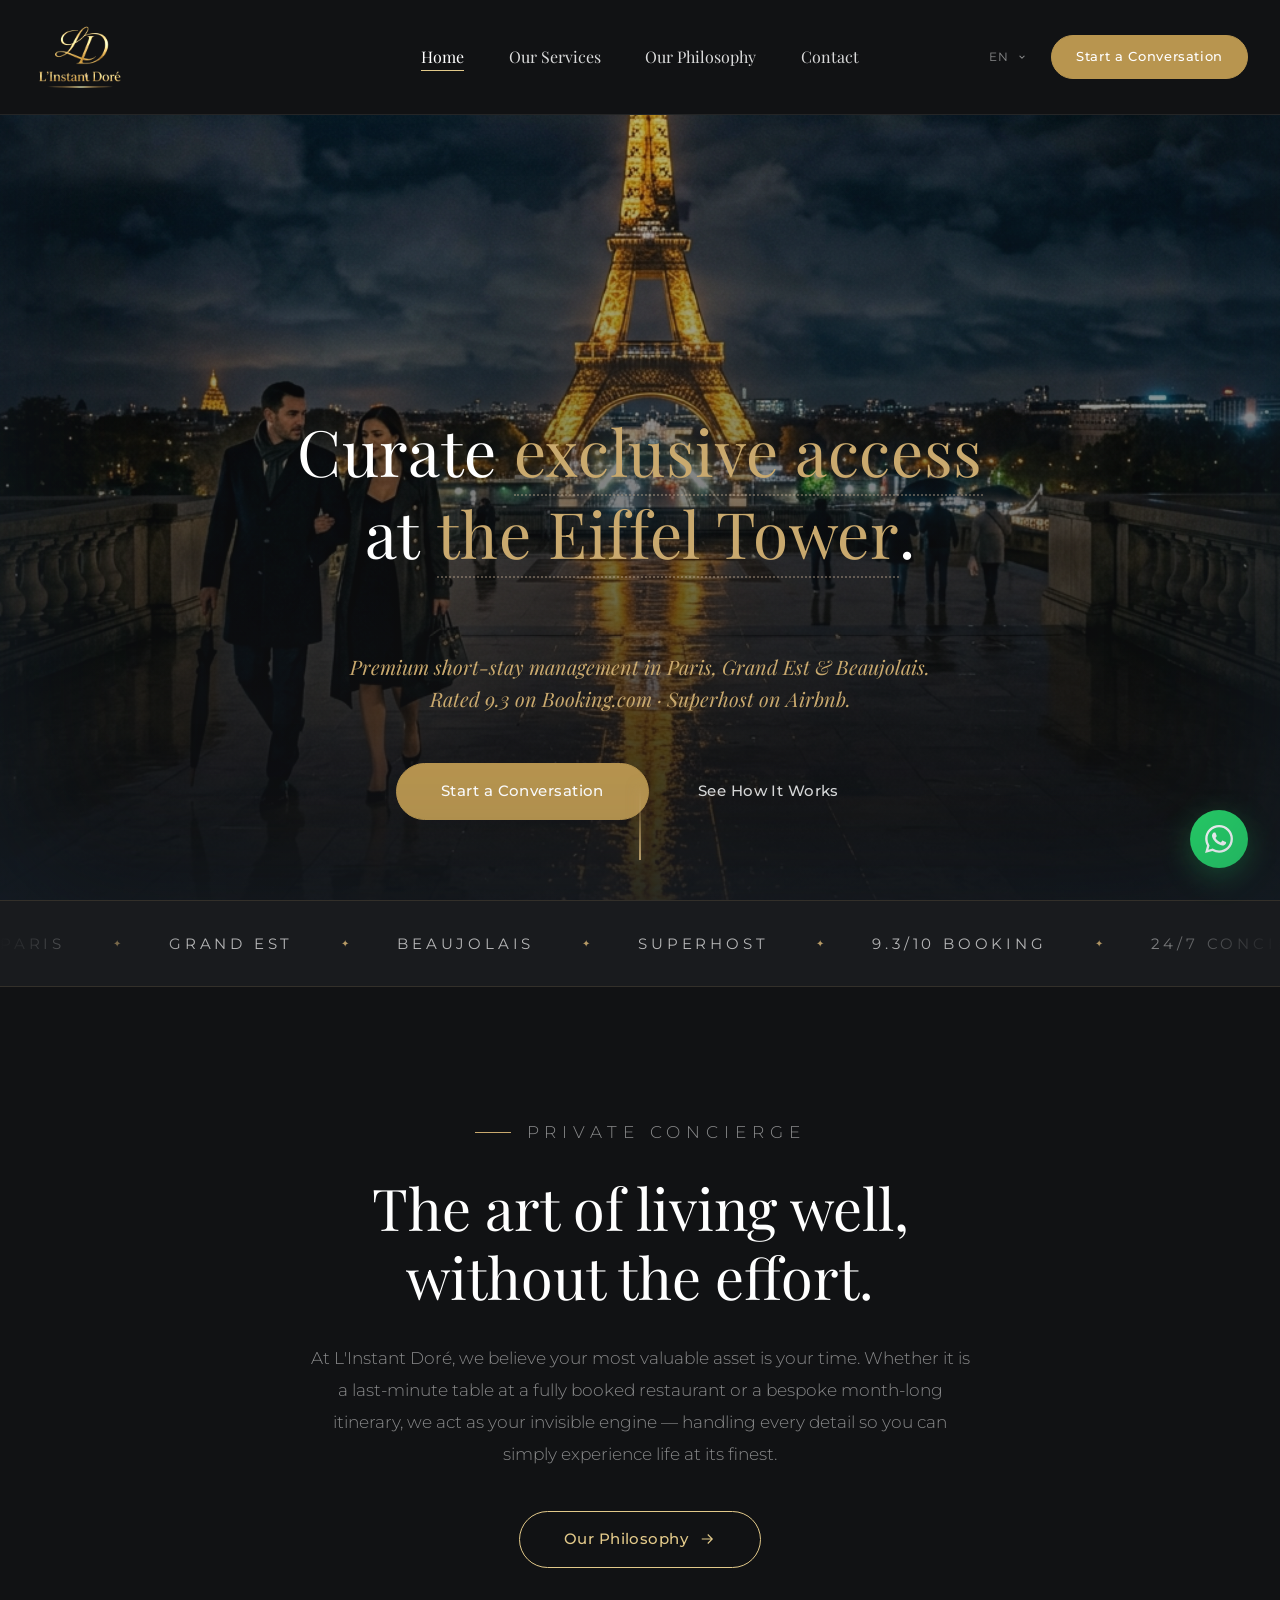
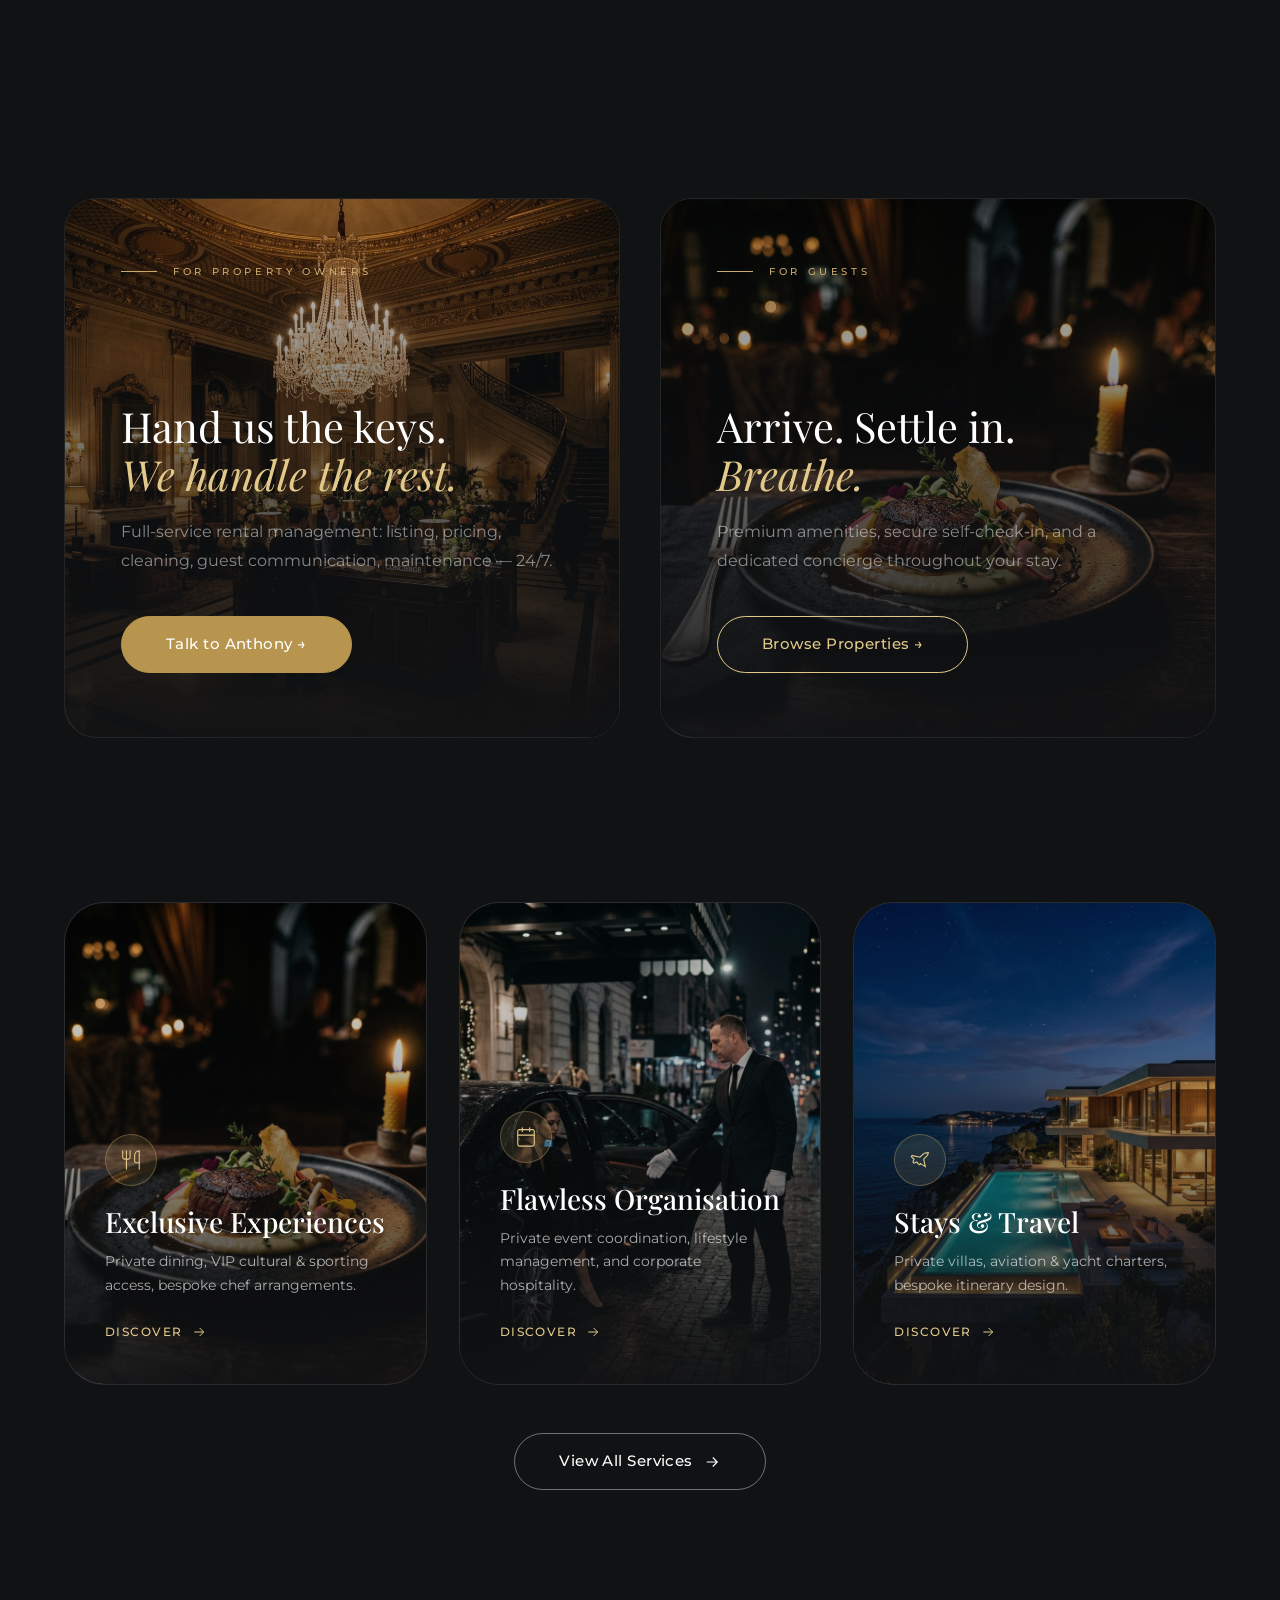
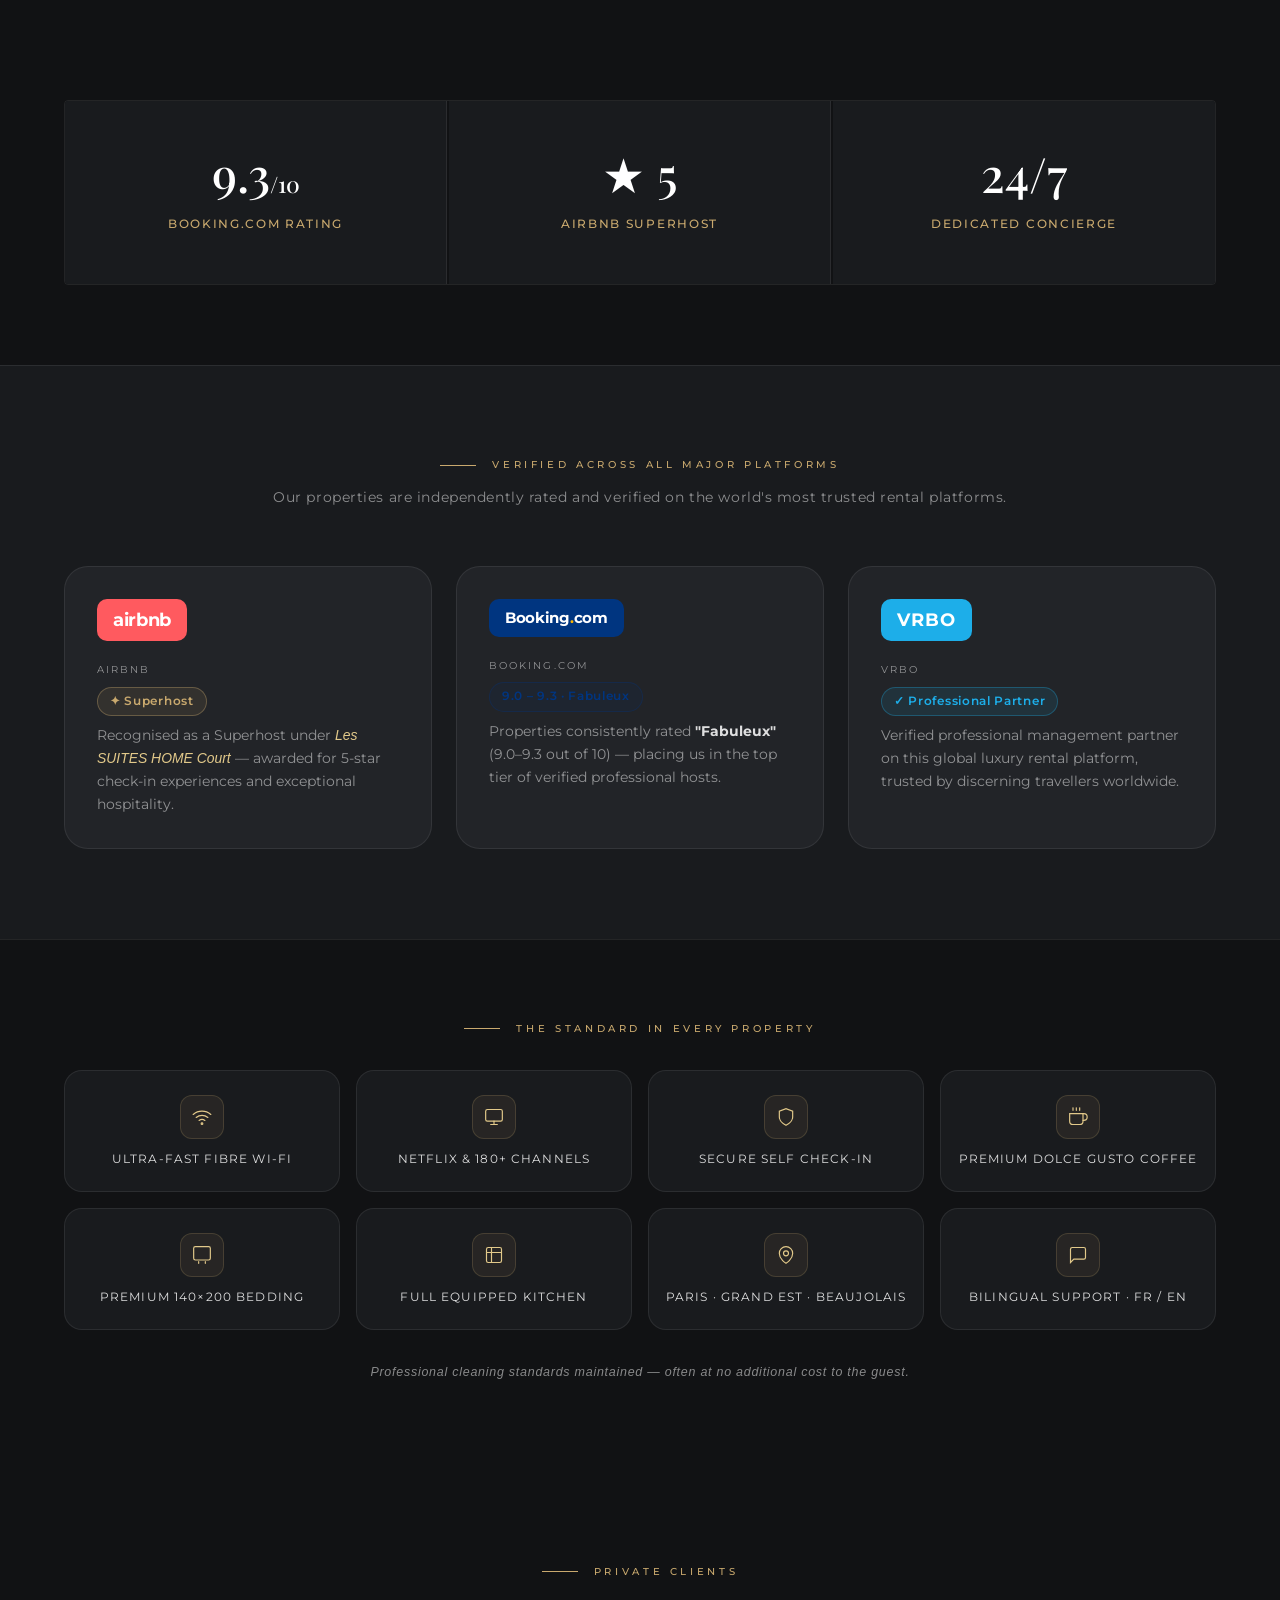
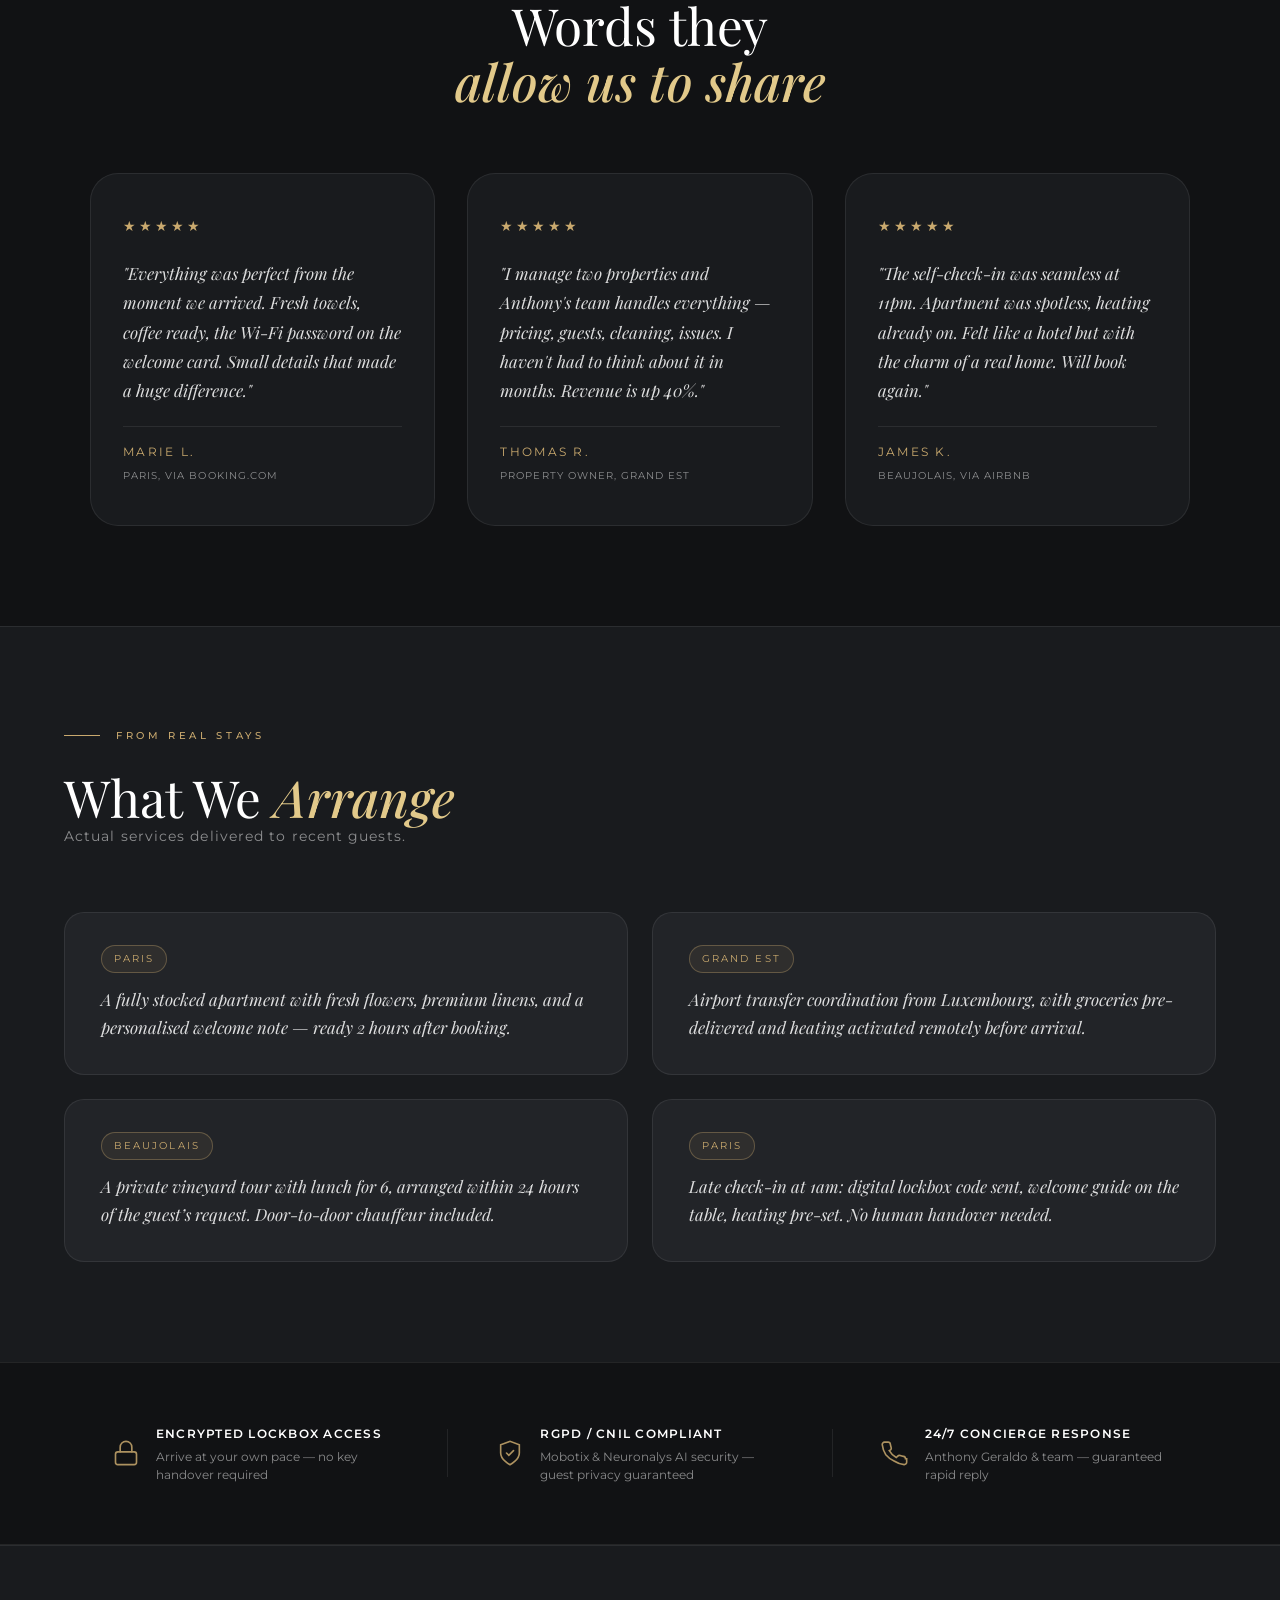
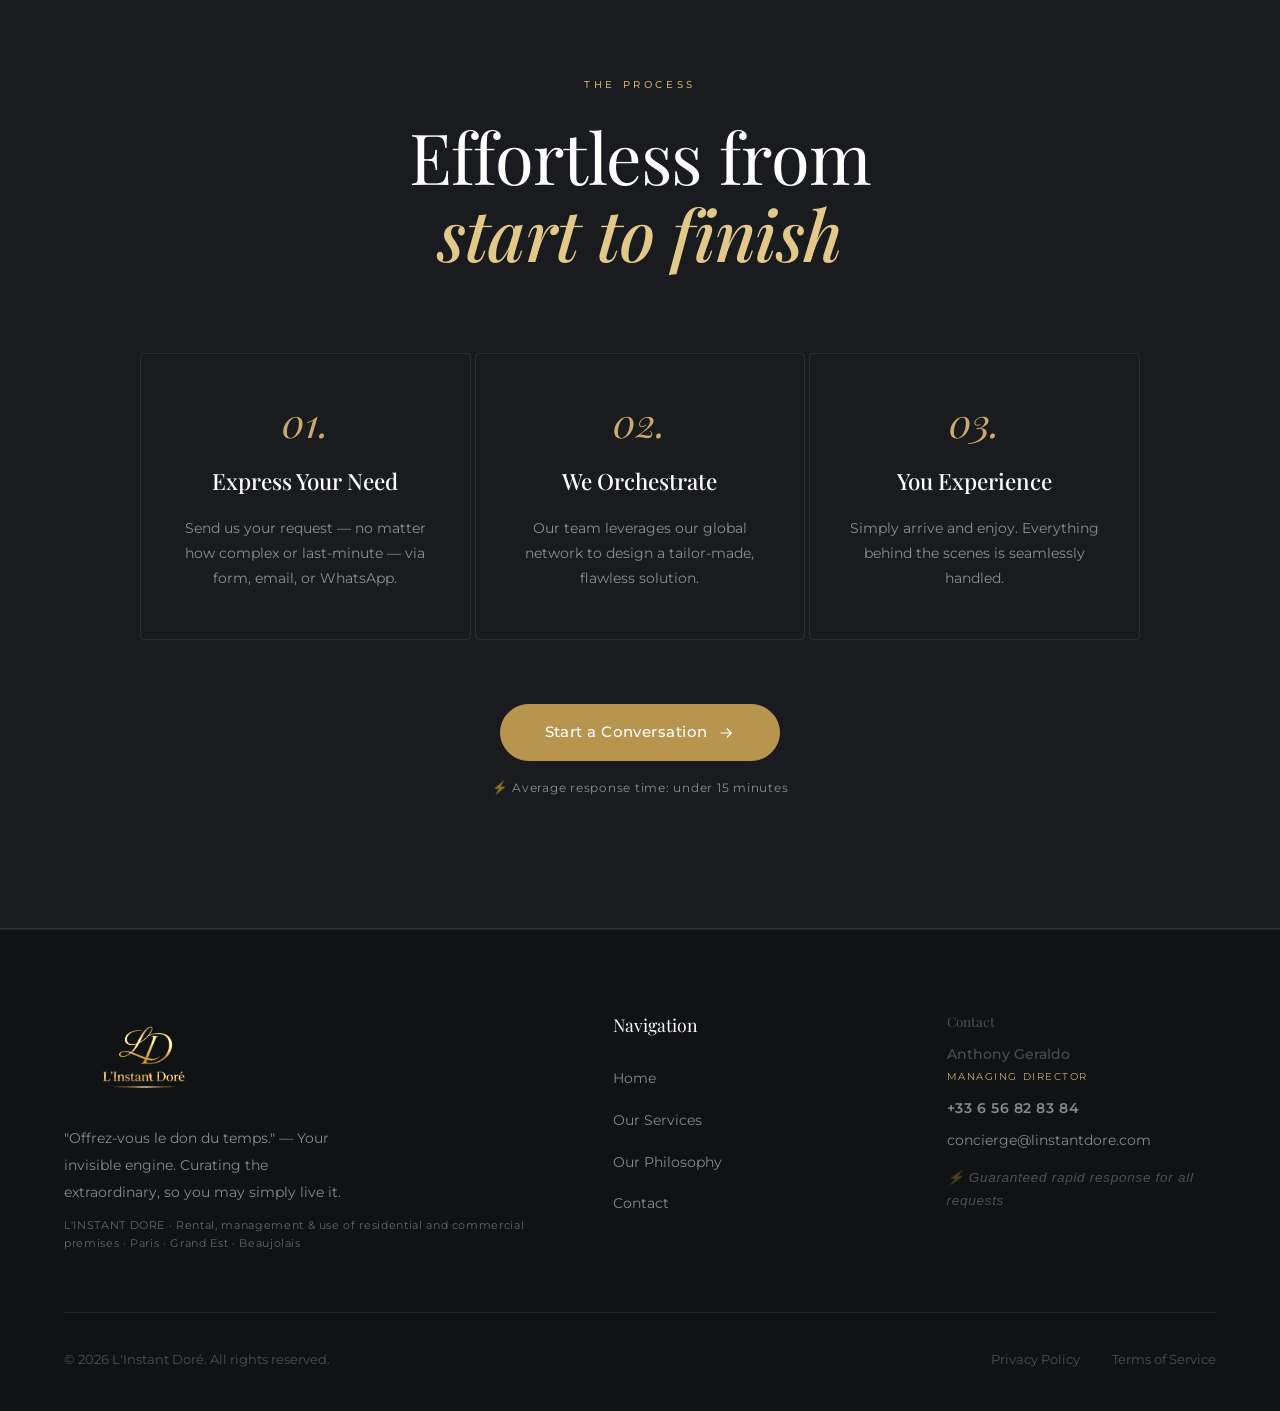
==== commit 2b1d69e2: "Upgrade dual-audience section to premium design" ====
--- a/index.html
+++ b/index.html
@@ -120,16 +120,24 @@
   <div class="container">
     <div class="dual-audience__grid">
       <div class="dual-audience__card">
-        <p class="section-eyebrow" style="margin-bottom:1rem;">For Property Owners</p>
-        <h3 class="dual-audience__title">Hand us the keys.<br><em>We handle the rest.</em></h3>
-        <p class="dual-audience__body">Full-service rental management: listing, pricing, cleaning, guest communication, maintenance — 24/7.</p>
-        <a href="https://wa.me/33656828384?text=Hello%2C%20I%27m%20a%20property%20owner%20and%20I%27d%20like%20to%20discuss%20management." target="_blank" rel="noopener noreferrer" class="btn btn--gold" style="margin-top:auto;">Talk to Anthony →</a>
+        <div class="dual-audience__bg"><img src="images/paris_palace_hotel.png" alt="For Property Owners" loading="lazy"></div>
+        <div class="dual-audience__overlay"></div>
+        <div class="dual-audience__content">
+          <p class="section-eyebrow" style="margin-bottom:1rem;">For Property Owners</p>
+          <h3 class="dual-audience__title">Hand us the keys.<br><em>We handle the rest.</em></h3>
+          <p class="dual-audience__body">Full-service rental management: listing, pricing, cleaning, guest communication, maintenance — 24/7.</p>
+          <a href="https://wa.me/33656828384?text=Hello%2C%20I%27m%20a%20property%20owner%20and%20I%27d%20like%20to%20discuss%20management." target="_blank" rel="noopener noreferrer" class="btn btn--gold" style="align-self:flex-start;">Talk to Anthony →</a>
+        </div>
       </div>
       <div class="dual-audience__card">
-        <p class="section-eyebrow" style="margin-bottom:1rem;">For Guests</p>
-        <h3 class="dual-audience__title">Arrive. Settle in.<br><em>Breathe.</em></h3>
-        <p class="dual-audience__body">Premium amenities, secure self-check-in, and a dedicated concierge throughout your stay.</p>
-        <a href="services.html" class="btn btn--outline-gold" style="margin-top:auto;">Browse Properties →</a>
+        <div class="dual-audience__bg"><img src="images/dinner.png" alt="For Guests" loading="lazy"></div>
+        <div class="dual-audience__overlay"></div>
+        <div class="dual-audience__content">
+          <p class="section-eyebrow" style="margin-bottom:1rem;">For Guests</p>
+          <h3 class="dual-audience__title">Arrive. Settle in.<br><em>Breathe.</em></h3>
+          <p class="dual-audience__body">Premium amenities, secure self-check-in, and a dedicated concierge throughout your stay.</p>
+          <a href="services.html" class="btn btn--outline-gold" style="align-self:flex-start;">Browse Properties →</a>
+        </div>
       </div>
     </div>
   </div>
--- a/home.css
+++ b/home.css
@@ -221,45 +221,75 @@
    WHO WE SERVE (Dual Audience Block)
 ══════════════════════════════════════════════════════ */
 .dual-audience {
-  padding: 80px 0;
+  padding: 100px 0;
   background: var(--bg);
 }
 .dual-audience__grid {
   display: grid;
   grid-template-columns: 1fr 1fr;
-  gap: 2rem;
-  max-width: 1100px;
+  gap: 2.5rem;
+  max-width: 1200px;
   margin: 0 auto;
 }
 .dual-audience__card {
-  background: var(--bg-2);
-  border: 1px solid var(--border);
-  border-radius: 24px;
-  padding: 3rem;
+  position: relative;
+  border-radius: 32px;
+  padding: 4rem 3.5rem;
   display: flex;
   flex-direction: column;
-  transition: border-color 0.4s var(--ease), transform 0.4s var(--ease);
+  justify-content: flex-end;
+  min-height: 540px;
+  overflow: hidden;
+  border: 1px solid rgba(255,255,255,0.08);
+  transition: transform 0.6s var(--ease), box-shadow 0.6s var(--ease), border-color 0.6s var(--ease);
 }
 .dual-audience__card:hover {
+  transform: translateY(-10px);
+  box-shadow: 0 40px 80px rgba(0,0,0,0.6);
   border-color: var(--border-gold);
-  transform: translateY(-4px);
+}
+.dual-audience__bg {
+  position: absolute; inset: 0; z-index: 0;
+}
+.dual-audience__bg img {
+  width: 100%; height: 100%; object-fit: cover;
+  transition: transform 1.2s var(--ease), filter 1.2s var(--ease);
+}
+.dual-audience__card:hover .dual-audience__bg img {
+  transform: scale(1.08);
+}
+.dual-audience__overlay {
+  position: absolute; inset: 0;
+  background: linear-gradient(to top, rgba(17,18,20,0.98) 0%, rgba(17,18,20,0.7) 40%, rgba(17,18,20,0.2) 100%);
+  z-index: 1;
+  transition: opacity 0.6s var(--ease);
+}
+.dual-audience__card:hover .dual-audience__overlay {
+  opacity: 0.85;
+}
+.dual-audience__content {
+  position: relative; z-index: 2;
+  display: flex;
+  flex-direction: column;
+  height: 100%;
 }
 .dual-audience__title {
   font-family: var(--font-serif);
-  font-size: 2.2rem;
+  font-size: 2.6rem;
   font-weight: 400;
   color: var(--white);
-  line-height: 1.2;
-  margin-bottom: 1.5rem;
+  line-height: 1.15;
+  margin-bottom: 1.25rem;
+  margin-top: auto;
 }
 .dual-audience__title em {
   font-style: italic;
-  color: var(--gold);
+  color: var(--gold-light);
 }
 .dual-audience__body {
-  font-size: 0.95rem;
-  color: var(--muted);
-  line-height: 1.7;
+  font-size: 1rem;
+  color: var(--muted);
+  line-height: 1.8;
   margin-bottom: 2.5rem;
 }
 
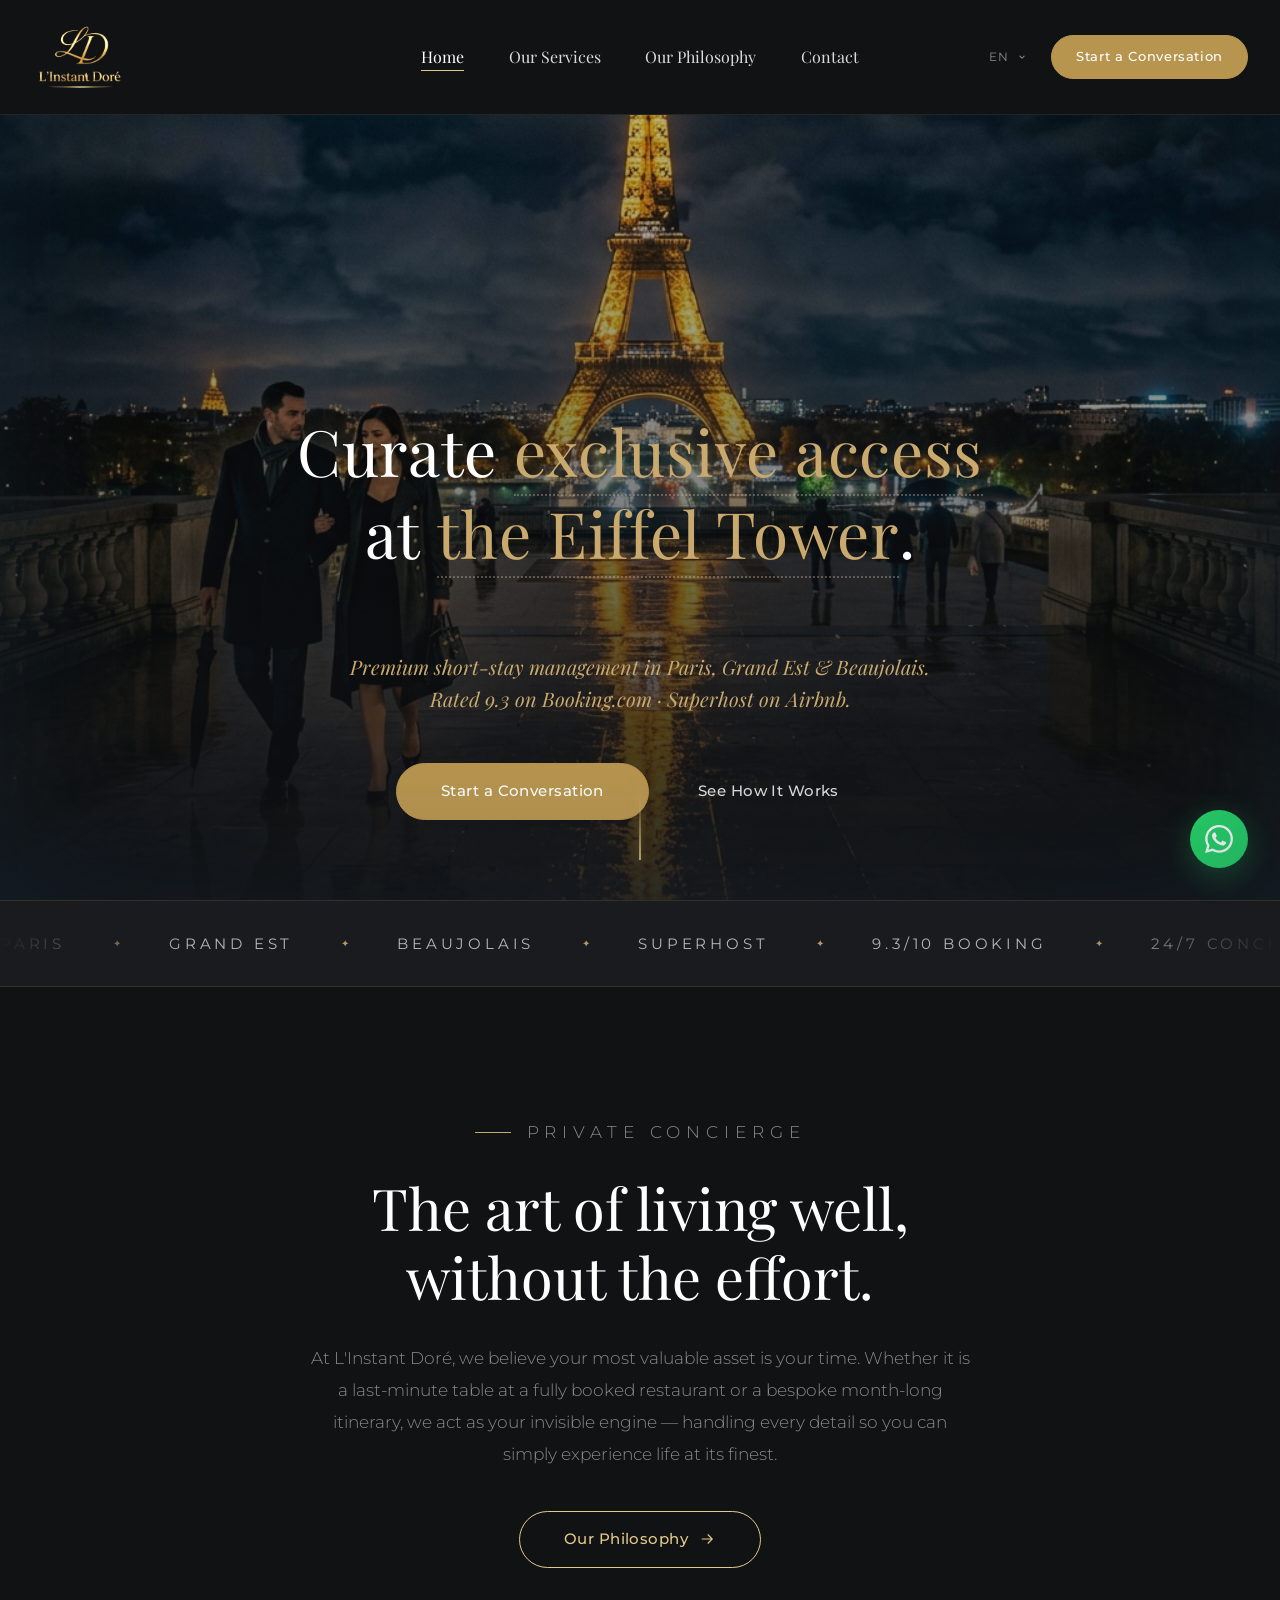
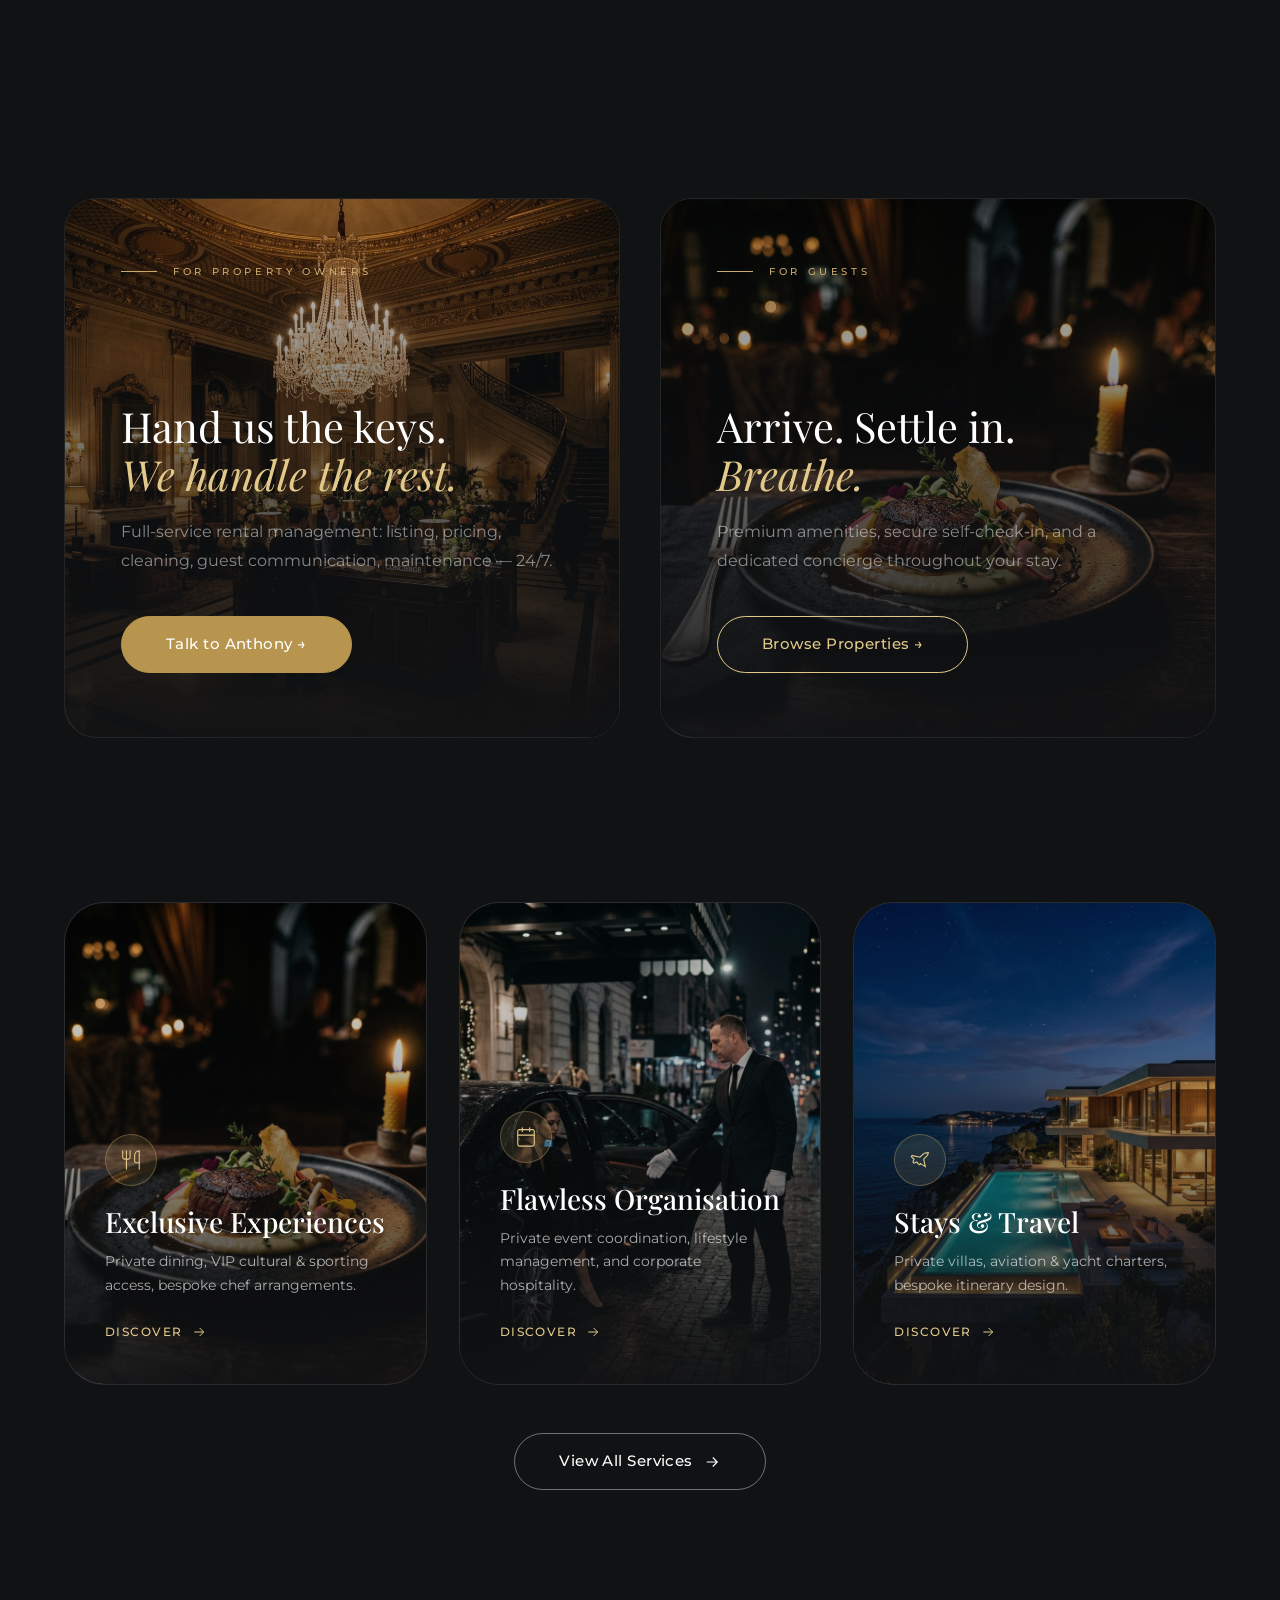
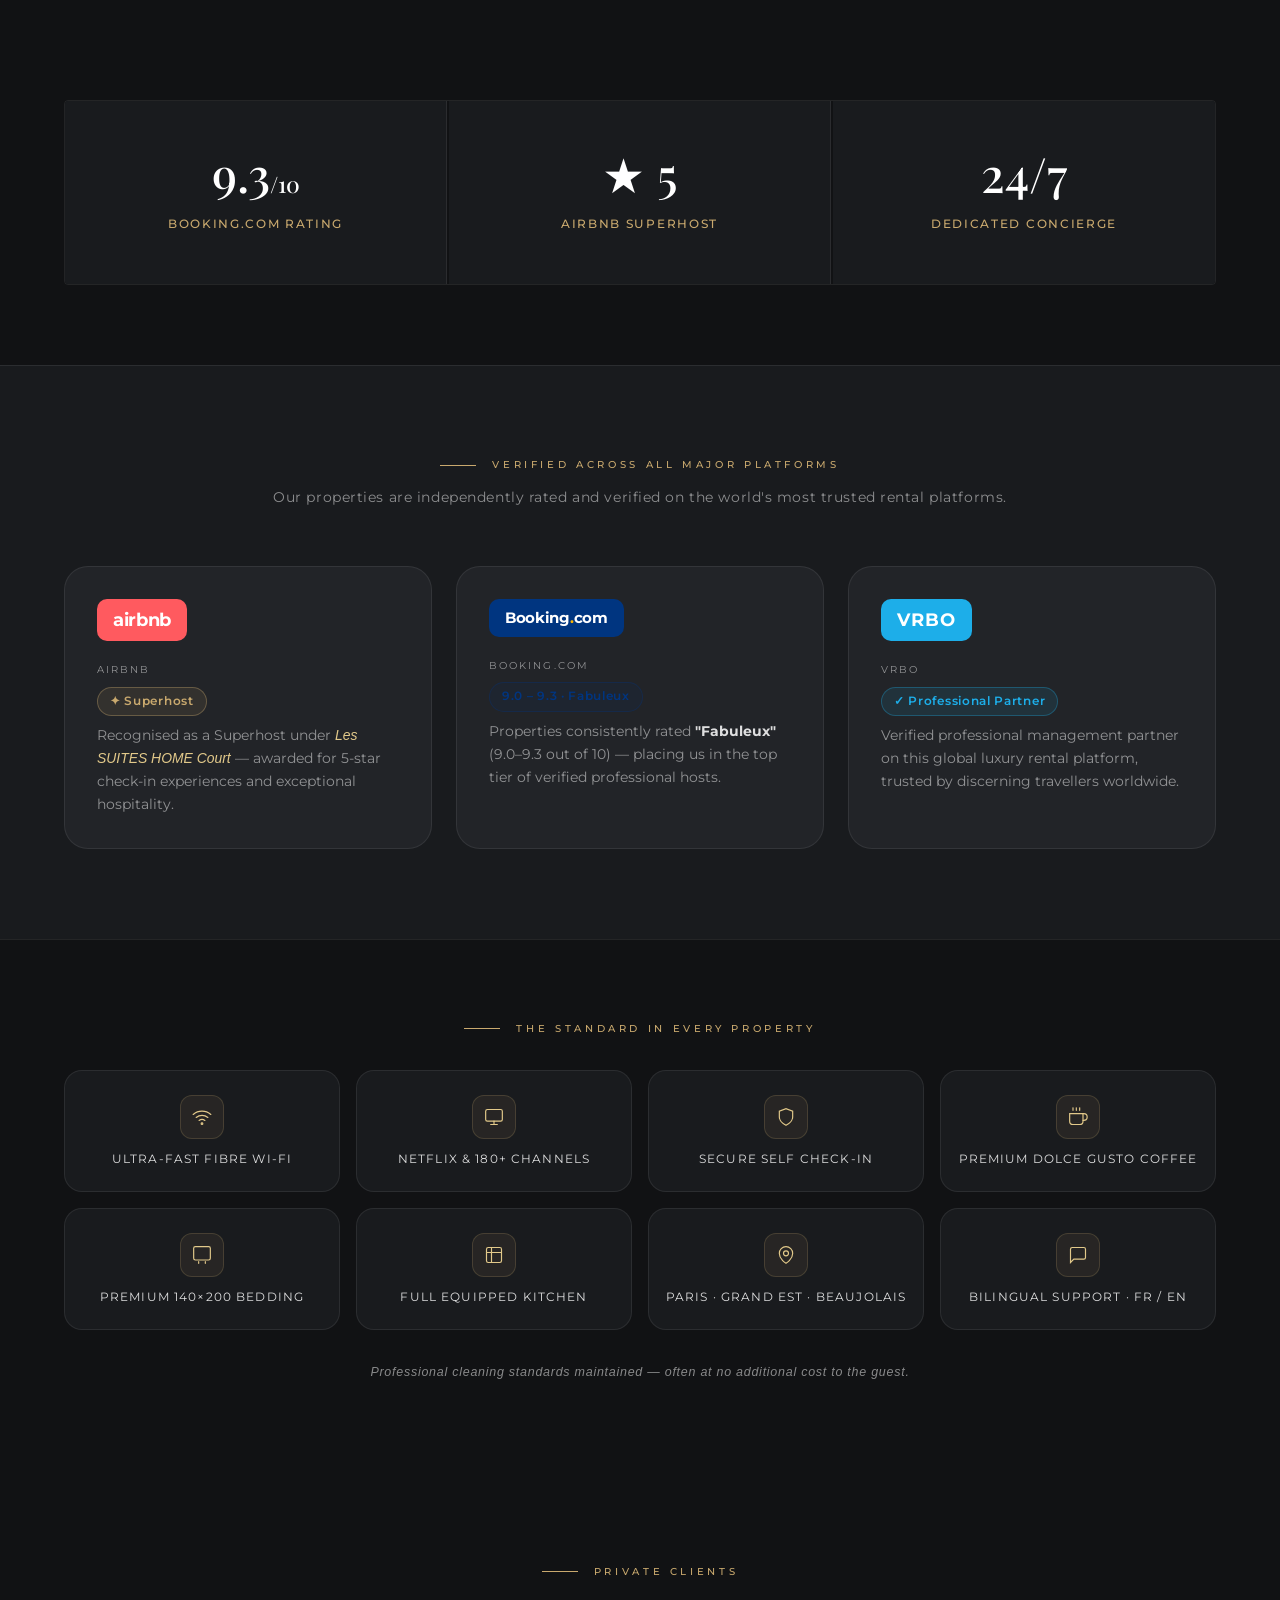
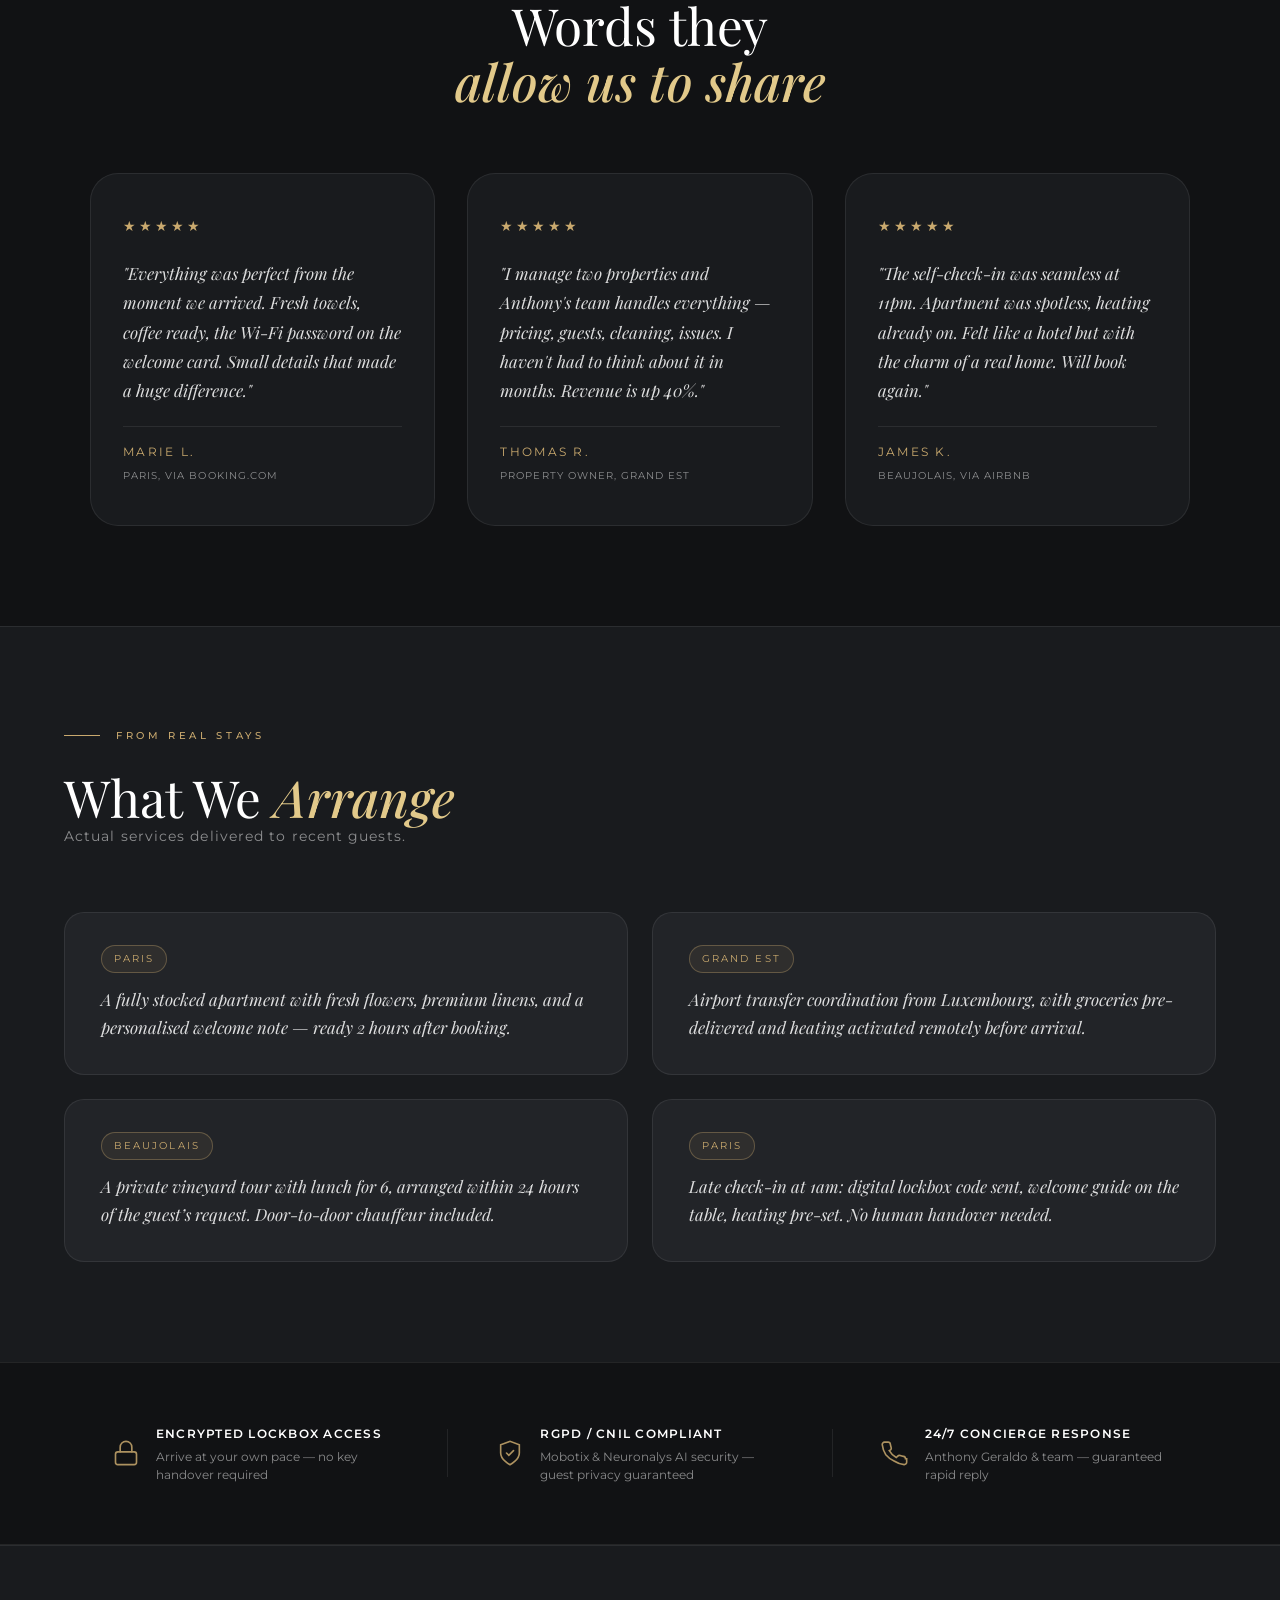
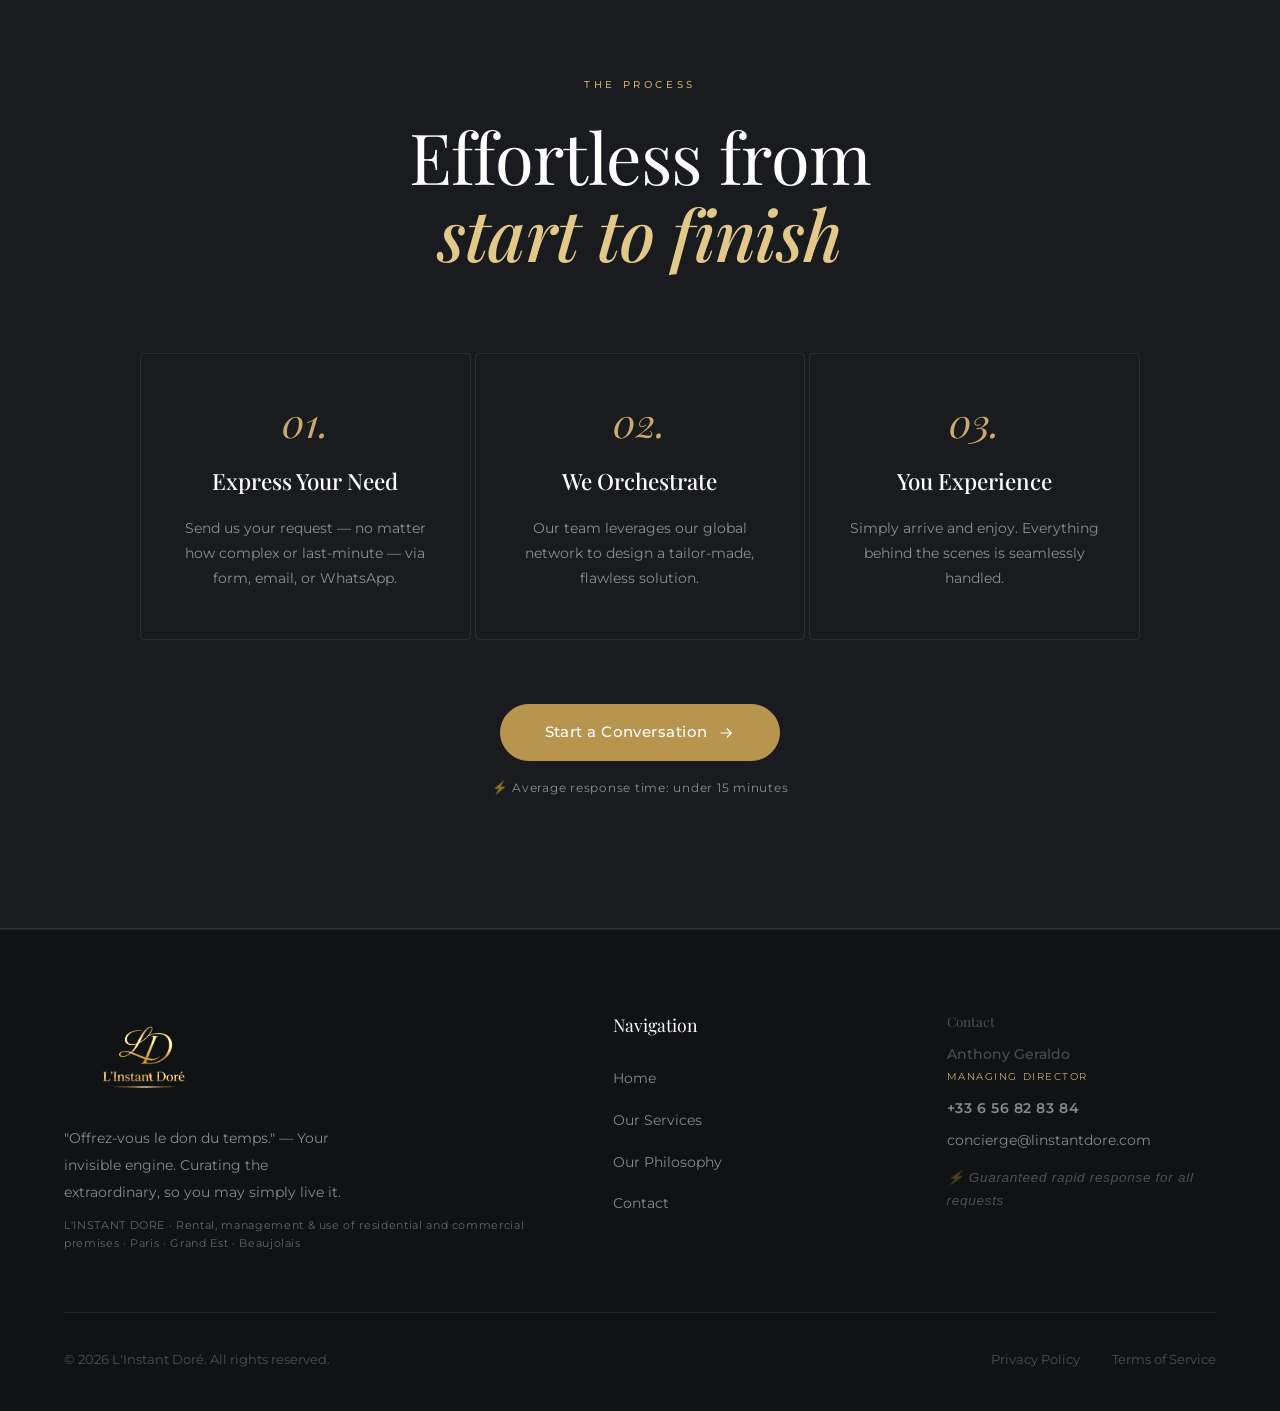
==== commit ec1d729c: "Remove emojis from mobile sticky bar buttons" ====
--- a/index.html
+++ b/index.html
@@ -502,8 +502,8 @@
 
 <!-- Mobile sticky bar -->
 <div class="mobile-bar" role="navigation" aria-label="Quick actions">
-  <a href="https://wa.me/33656828384?text=Hello%2C%20I%27d%20like%20to%20discuss%20your%20services." class="mobile-bar__request" target="_blank" rel="noopener noreferrer" id="mobile-request-btn">WhatsApp Anthony ⚡</a>
-  <a href="tel:+33656828384" class="mobile-bar__whatsapp" id="mobile-whatsapp-btn">Call Now 📞</a>
+  <a href="https://wa.me/33656828384?text=Hello%2C%20I%27d%20like%20to%20discuss%20your%20services." class="mobile-bar__request" target="_blank" rel="noopener noreferrer" id="mobile-request-btn">WhatsApp Anthony</a>
+  <a href="tel:+33656828384" class="mobile-bar__whatsapp" id="mobile-whatsapp-btn">Call Now</a>
 </div>
 
 <script src="app.js"></script>
--- a/style.css
+++ b/style.css
@@ -611,7 +611,7 @@
   body { padding-bottom: 80px; }
 }
 @media (max-width: 600px) {
-  :root { --nav-h: 80px; }
+  :root { --nav-h: 95px; }
   .footer__inner { grid-template-columns: 1fr; }
   .footer__legal { flex-direction: column; gap: 0.75rem; }
 }
@@ -633,7 +633,8 @@
   opacity: 0.85;
 }
 @media (max-width: 600px) {
-  .nav__logo-img { height: 45px; }
+  .nav__logo-img { height: 65px; }
+  .nav.scrolled .nav__logo-img { height: 50px; }
 }
 /* ── PAGE TRANSITION ────────────────────────────── */
 #page-loader {
